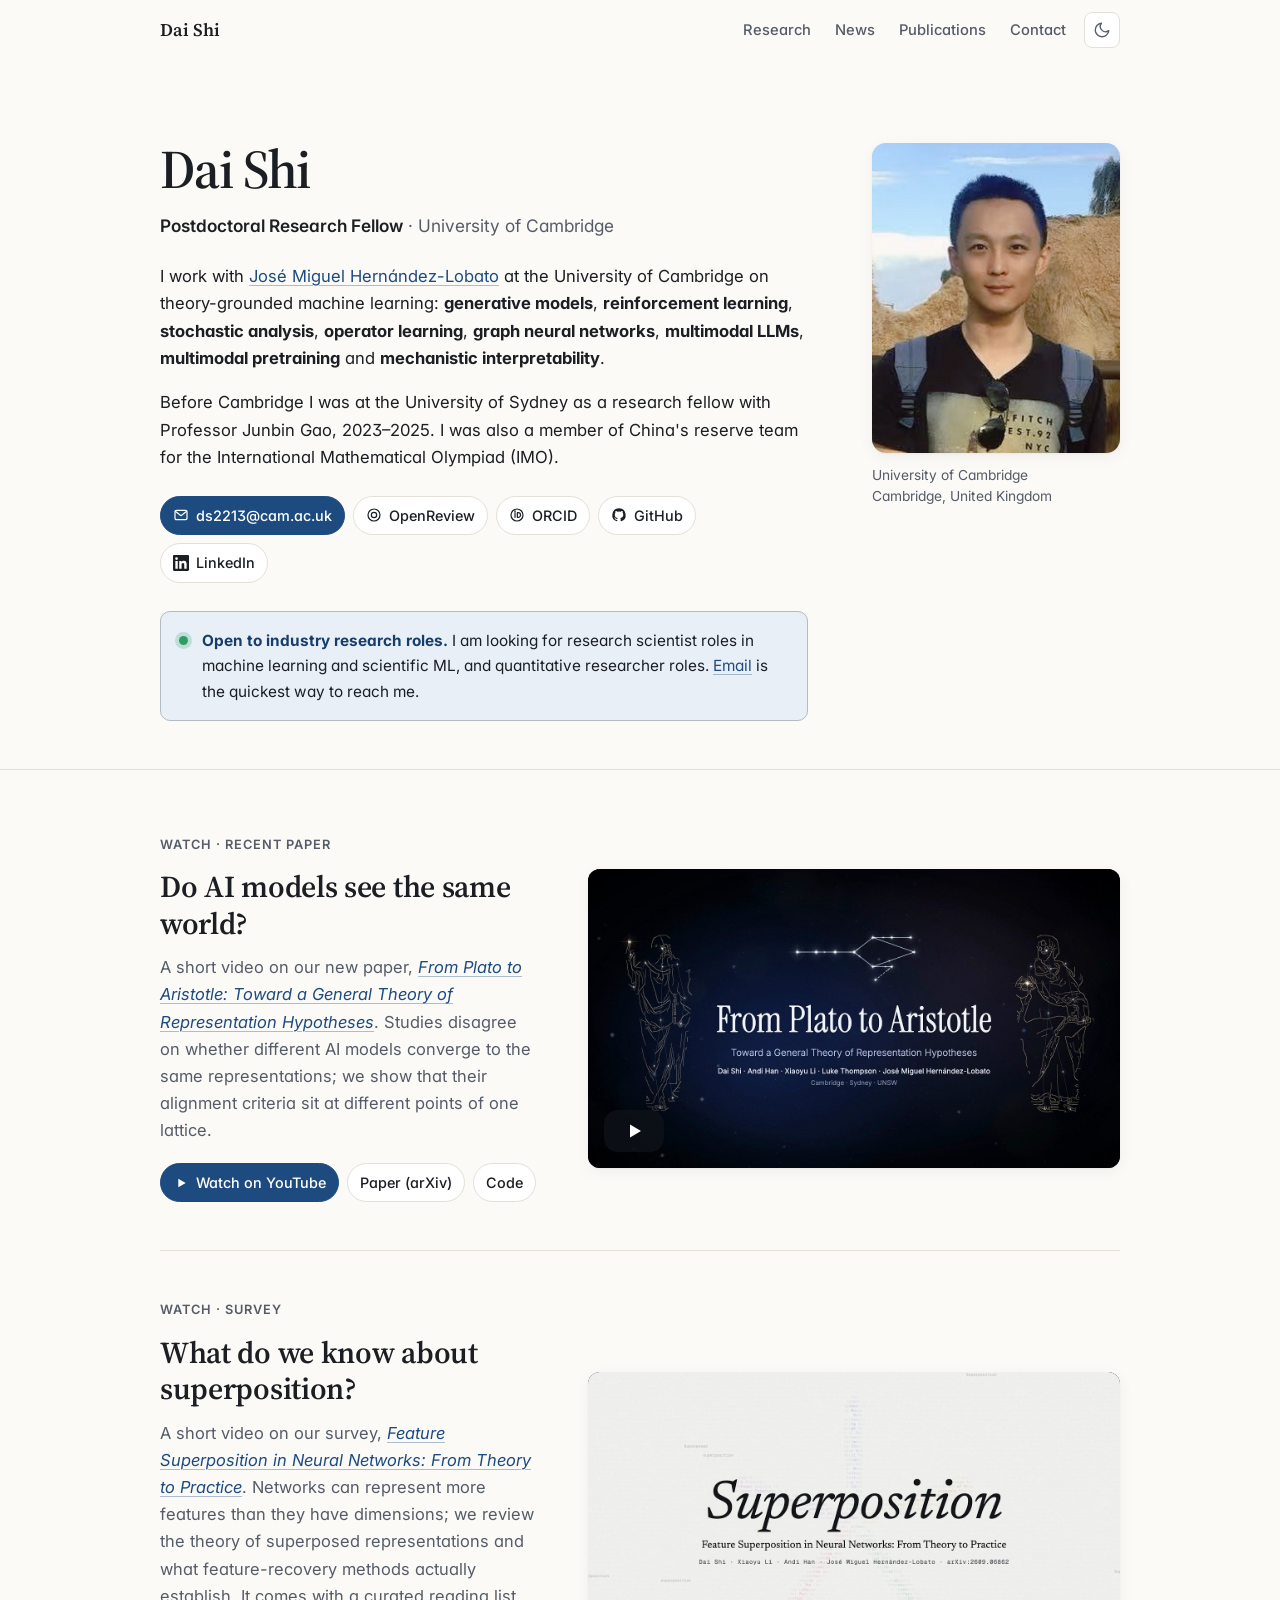
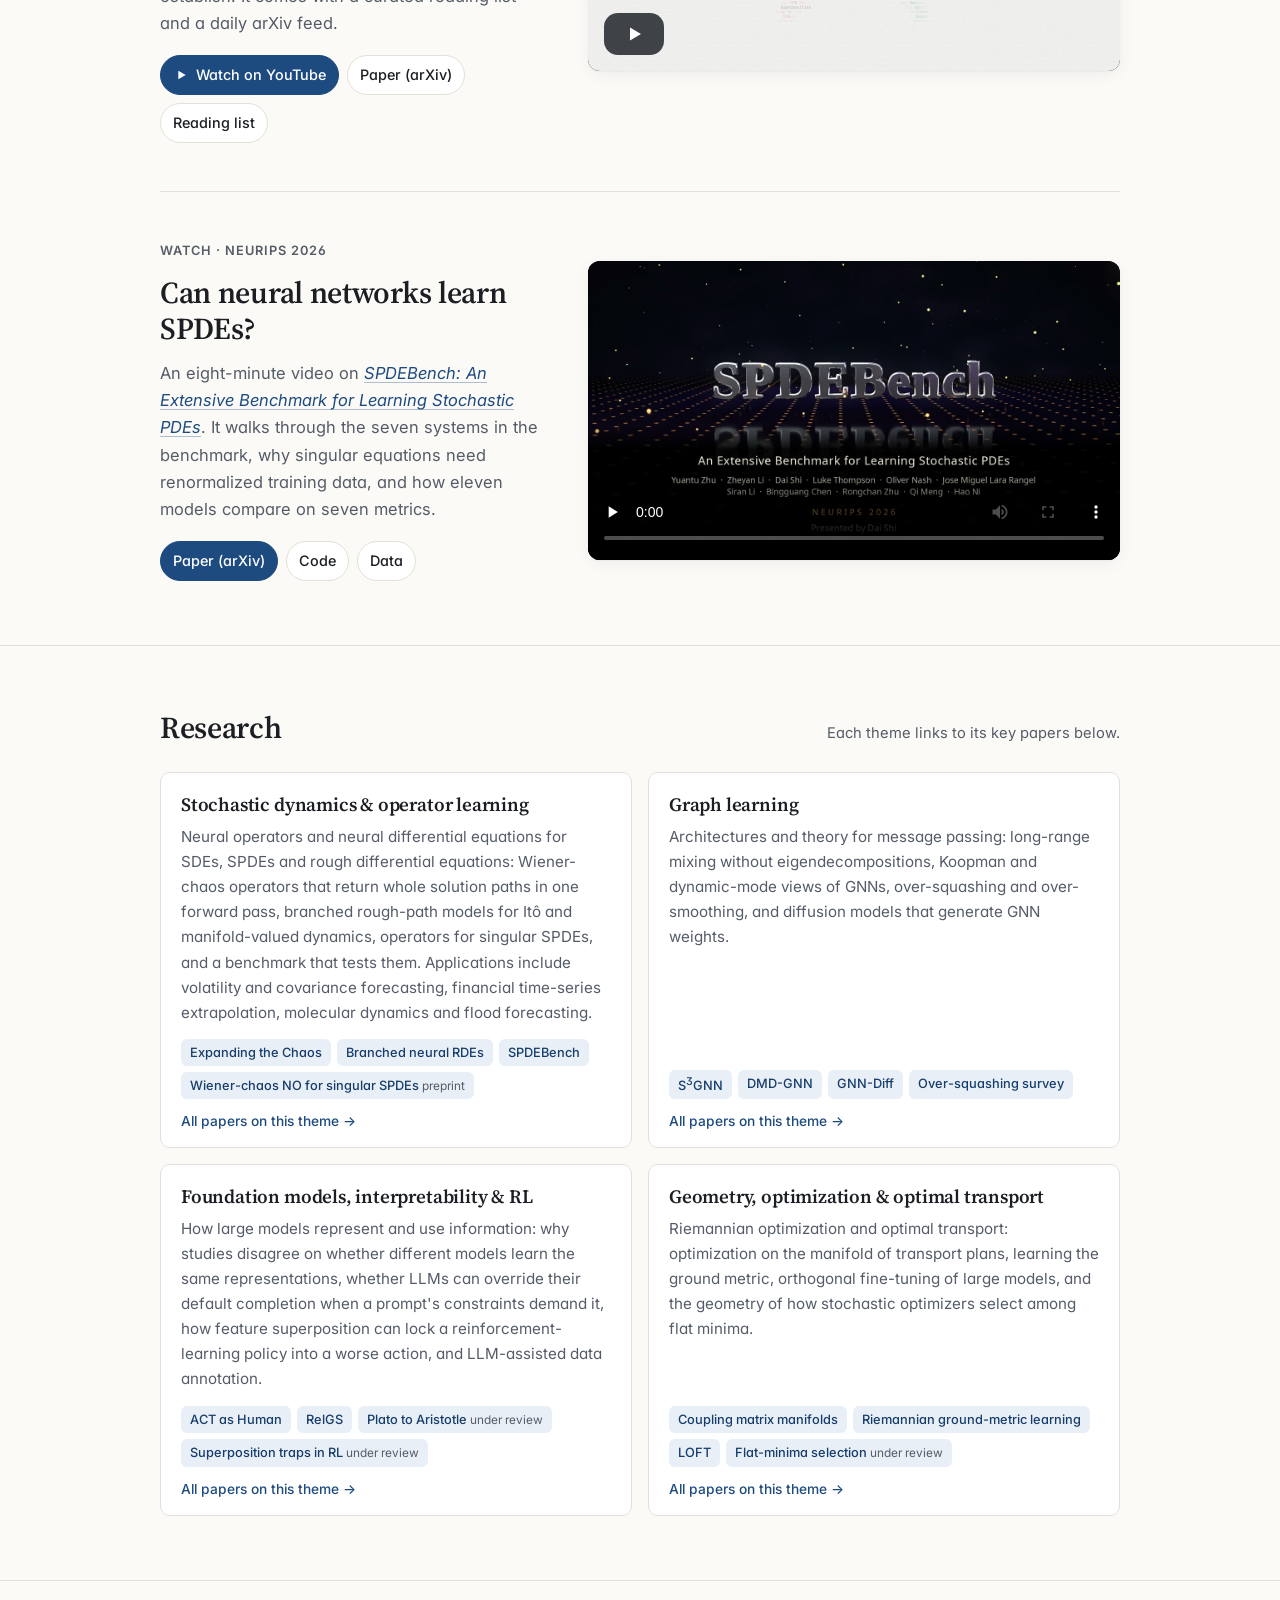
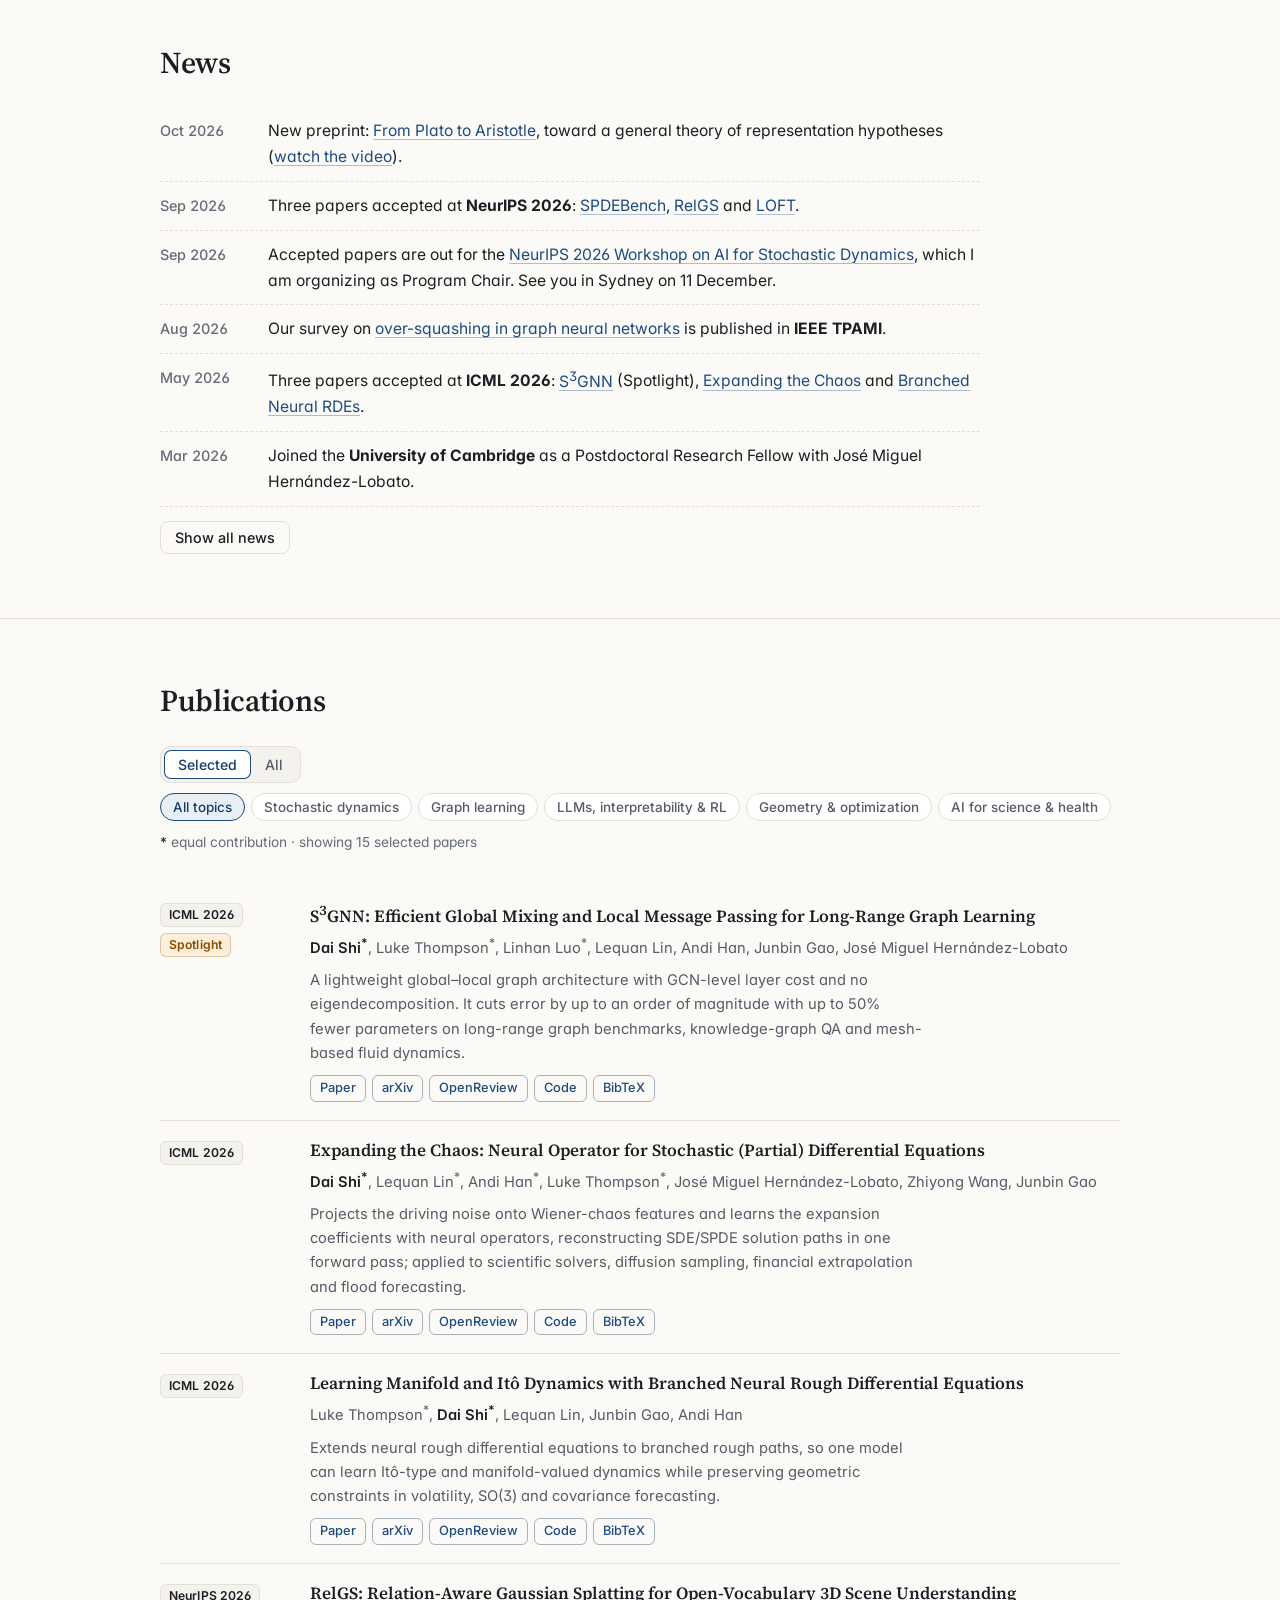
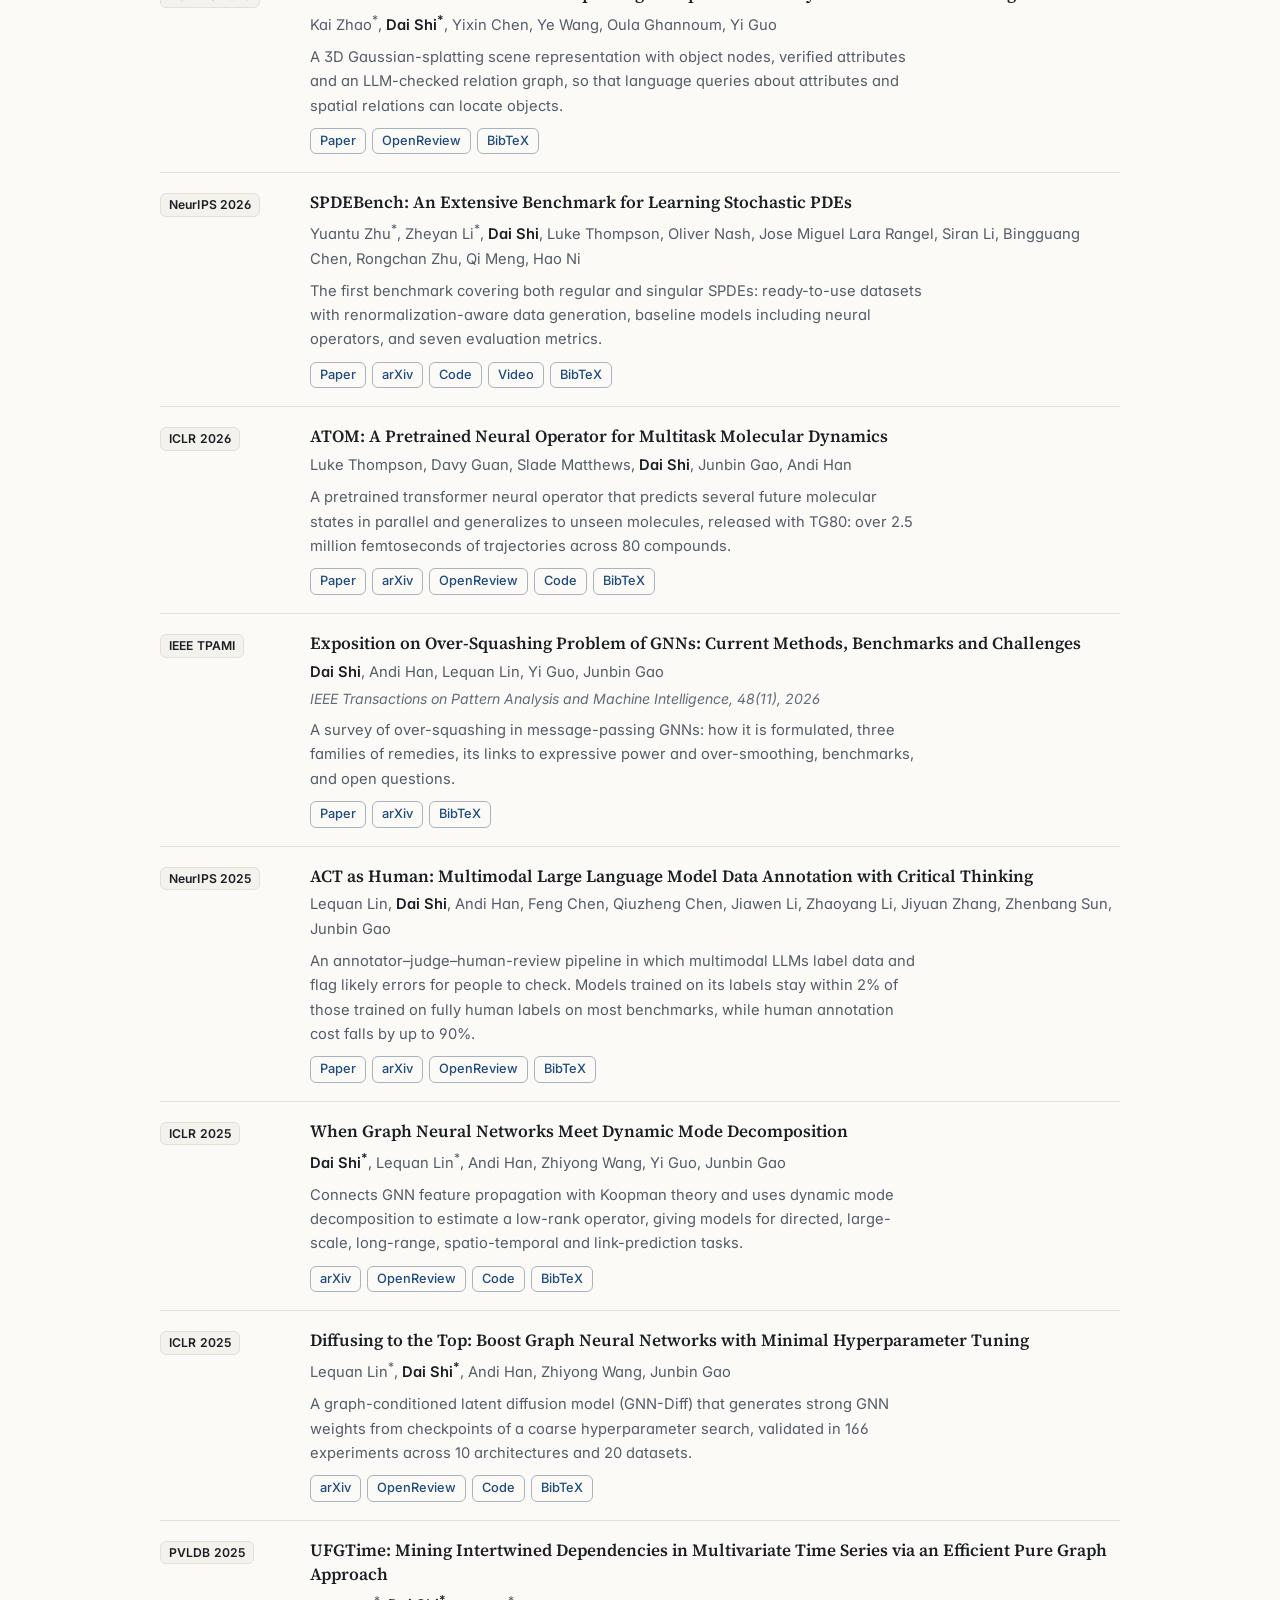
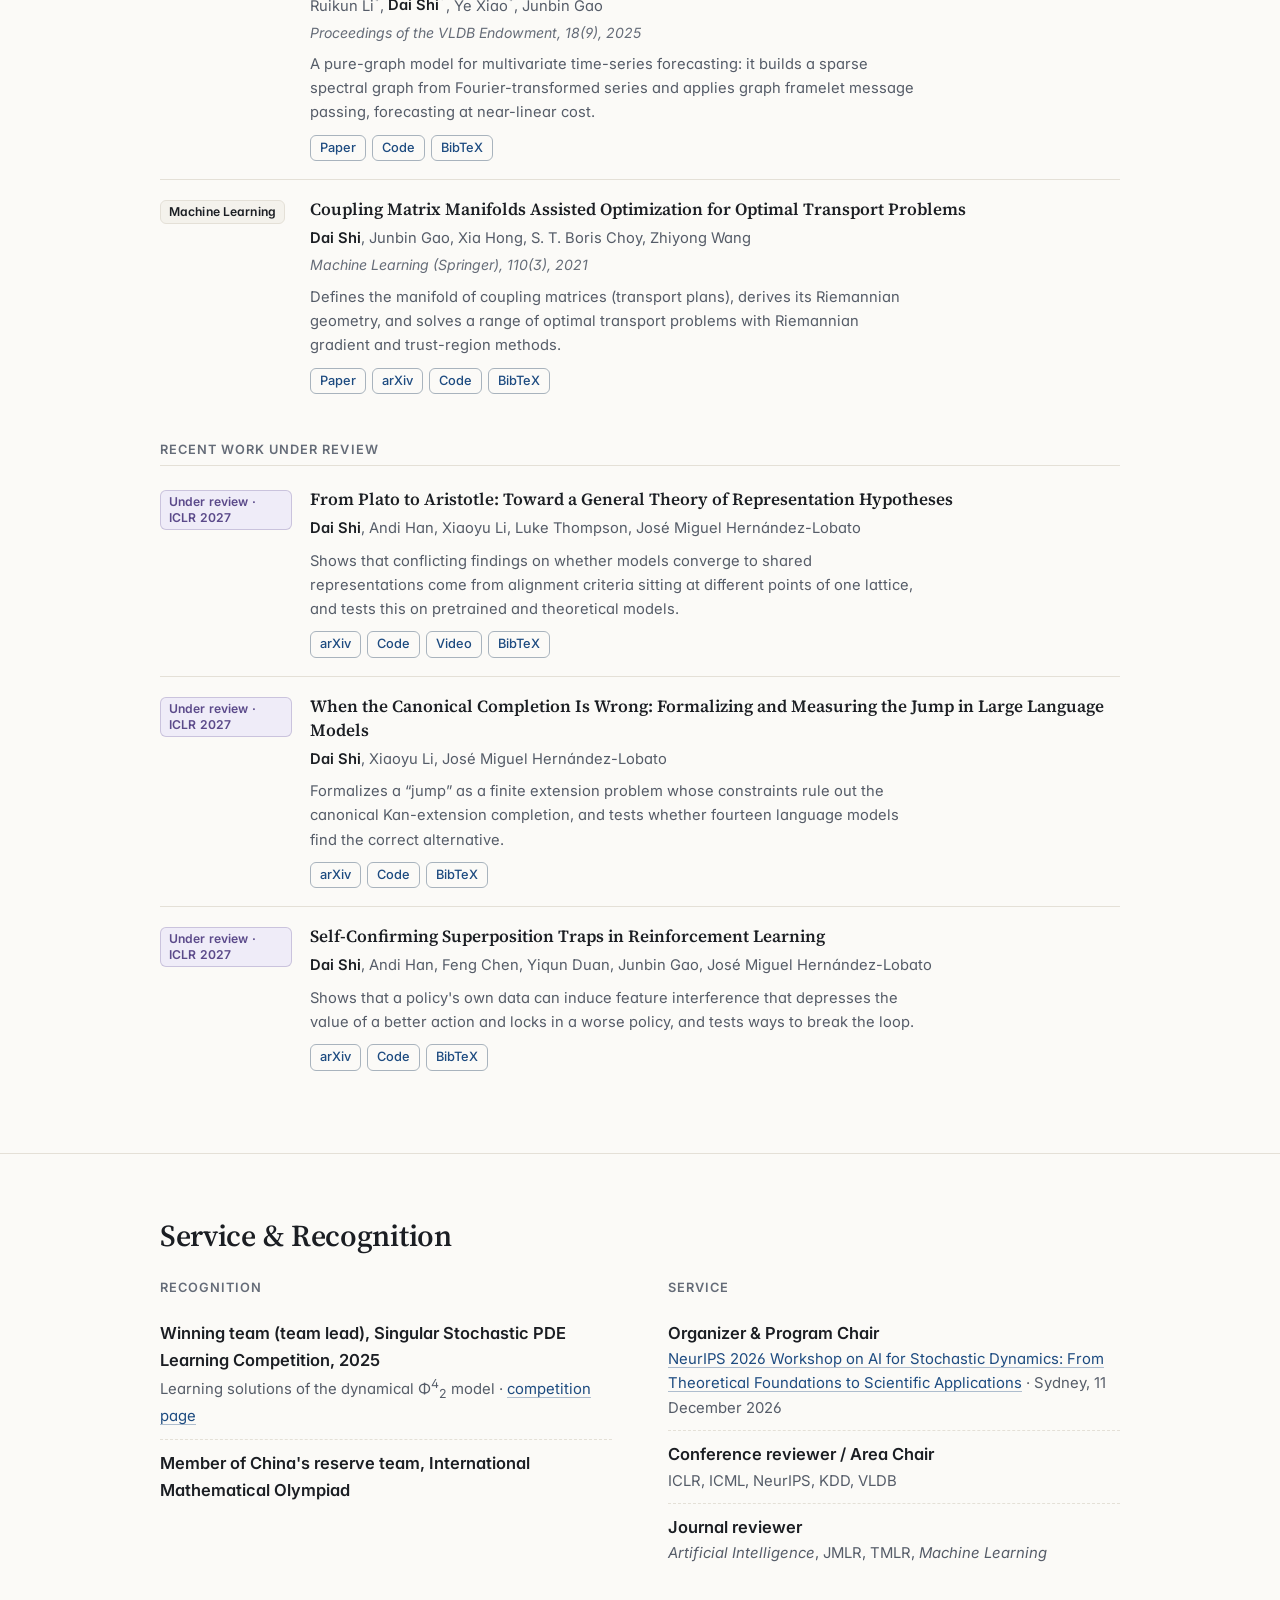
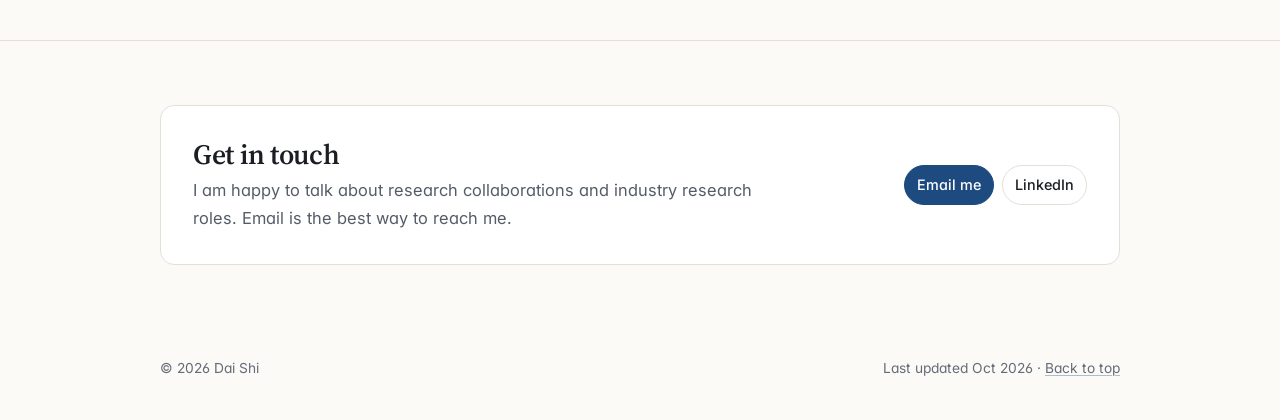
==== index.html @ 24eed92d "Name the site "Dai Shi" for search - Page title, header, heading and share card now read "Dai Shi", " ====
<!doctype html>
<html lang="en">
<head>
  <meta charset="utf-8">
  <meta name="viewport" content="width=device-width, initial-scale=1">
  <title>Dai Shi</title>
  <meta name="description" content="Dai Shi (Ethan Shi), machine learning postdoc at the University of Cambridge working on generative models, RL, operator learning, GNNs, multimodal LLMs and interpretability.">
  <meta name="author" content="Dai Shi">
  <link rel="canonical" href="https://eethanshi.github.io/">

  <meta property="og:type" content="profile">
  <meta property="og:title" content="Dai Shi">
  <meta property="og:description" content="Machine learning postdoc at the University of Cambridge: generative models, RL, operator learning, GNNs, multimodal LLMs and interpretability.">
  <meta property="og:url" content="https://eethanshi.github.io/">
  <meta property="og:image" content="https://eethanshi.github.io/assets/img/profile-square.jpg">
  <meta property="profile:first_name" content="Dai">
  <meta property="profile:last_name" content="Shi">
  <meta name="twitter:card" content="summary">

  <link rel="icon" href="assets/img/favicon.svg" type="image/svg+xml">
  <link rel="apple-touch-icon" href="assets/img/apple-touch-icon.png">

  <link rel="preconnect" href="https://fonts.googleapis.com">
  <link rel="preconnect" href="https://fonts.gstatic.com" crossorigin>
  <link rel="stylesheet" href="https://fonts.googleapis.com/css2?family=Inter:wght@400;500;600&family=Source+Serif+4:wght@400;600&display=swap">
  <link rel="stylesheet" href="assets/css/style.css?v=20261030">

  <script>
    // Apply a saved theme before first paint to avoid a flash.
    (function () {
      try {
        var t = localStorage.getItem("theme");
        if (t === "light" || t === "dark") document.documentElement.setAttribute("data-theme", t);
      } catch (e) {}
    })();
  </script>

  <script type="application/ld+json">
  {
    "@context": "https://schema.org",
    "@type": "Person",
    "name": "Dai Shi",
    "alternateName": ["Ethan Shi", "Dai (Ethan) Shi"],
    "jobTitle": "Postdoctoral Research Fellow",
    "affiliation": { "@type": "CollegeOrUniversity", "name": "University of Cambridge" },
    "alumniOf": [
      { "@type": "CollegeOrUniversity", "name": "University of Sydney" },
      { "@type": "CollegeOrUniversity", "name": "University of Hong Kong" },
      { "@type": "CollegeOrUniversity", "name": "University of Oxford" }
    ],
    "email": "mailto:ds2213@cam.ac.uk",
    "url": "https://eethanshi.github.io/",
    "image": "https://eethanshi.github.io/assets/img/profile-square.jpg",
    "knowsAbout": ["Generative models", "Reinforcement learning", "Stochastic analysis", "Operator learning", "Neural operators", "Stochastic partial differential equations", "Graph neural networks", "Multimodal large language models", "Mechanistic interpretability", "Optimal transport"],
    "sameAs": [
      "https://openreview.net/profile?id=~Dai_Shi1",
      "https://orcid.org/0000-0002-6600-4325",
      "https://uk.linkedin.com/in/ethan-shi2213",
      "https://github.com/EEthanShi"
    ]
  }
  </script>
</head>
<body>
  <a class="skip-link" href="#main">Skip to content</a>

  <header class="site-header" id="top">
    <div class="wrap">
      <a class="brand" href="#top">Dai Shi</a>
      <div class="header-actions">
        <nav class="nav" id="site-nav" aria-label="Sections">
          <a href="#research">Research</a>
          <a href="#news">News</a>
          <a href="#publications">Publications</a>
          <a href="#contact">Contact</a>
        </nav>
        <button class="icon-btn theme-toggle" type="button" aria-label="Dark mode" aria-pressed="false">
          <svg class="icon-moon" viewBox="0 0 24 24" fill="none" stroke="currentColor" stroke-width="1.8" stroke-linecap="round" stroke-linejoin="round" aria-hidden="true"><path d="M21 12.8A9 9 0 1 1 11.2 3a7 7 0 0 0 9.8 9.8z"/></svg>
          <svg class="icon-sun" viewBox="0 0 24 24" fill="none" stroke="currentColor" stroke-width="1.8" stroke-linecap="round" stroke-linejoin="round" aria-hidden="true"><circle cx="12" cy="12" r="4.2"/><path d="M12 2v2M12 20v2M4.9 4.9l1.4 1.4M17.7 17.7l1.4 1.4M2 12h2M20 12h2M4.9 19.1l1.4-1.4M17.7 6.3l1.4-1.4"/></svg>
        </button>
        <button class="icon-btn menu-toggle" type="button" aria-label="Open menu" aria-controls="site-nav" aria-expanded="false">
          <svg viewBox="0 0 24 24" fill="none" stroke="currentColor" stroke-width="1.8" stroke-linecap="round" aria-hidden="true"><path d="M4 7h16M4 12h16M4 17h16"/></svg>
        </button>
      </div>
    </div>
  </header>

  <main id="main">

    <!-- ===== About ===== -->
    <section class="hero" id="about" aria-labelledby="name">
      <div class="wrap">
        <div class="hero-text">
          <h1 id="name">Dai Shi</h1>
          <p class="role"><strong>Postdoctoral Research Fellow</strong> · University of Cambridge</p>

          <div class="lede">
            <p>
              I work with <a href="https://jmhl.org/">José Miguel Hernández-Lobato</a> at the University of Cambridge on
              theory-grounded machine learning: <strong>generative models</strong>, <strong>reinforcement learning</strong>,
              <strong>stochastic analysis</strong>, <strong>operator learning</strong>, <strong>graph neural networks</strong>,
              <strong>multimodal LLMs</strong>, <strong>multimodal pretraining</strong> and
              <strong>mechanistic interpretability</strong>.
            </p>
            <p>
              Before Cambridge I was at the University of Sydney as a research fellow with Professor Junbin Gao,
              2023–2025. I was also a member of China's reserve team for the International Mathematical Olympiad (IMO).
            </p>
          </div>

          <ul class="links" aria-label="Profiles and contact">
            <li><a class="primary" href="mailto:ds2213@cam.ac.uk">
              <svg viewBox="0 0 24 24" fill="none" stroke="currentColor" stroke-width="1.8" stroke-linecap="round" stroke-linejoin="round" aria-hidden="true"><rect x="3" y="5" width="18" height="14" rx="2"/><path d="m3.5 6.5 8.5 6.5 8.5-6.5"/></svg>
              ds2213@cam.ac.uk</a></li>
            <li data-link="scholar" hidden><a href="#">
              <svg viewBox="0 0 24 24" fill="none" stroke="currentColor" stroke-width="1.8" stroke-linecap="round" stroke-linejoin="round" aria-hidden="true"><path d="M2 9.5 12 4l10 5.5-10 5.5z"/><path d="M6 11.7V16c0 1.7 2.7 3 6 3s6-1.3 6-3v-4.3"/></svg>
              Google Scholar</a></li>
            <li><a href="https://openreview.net/profile?id=~Dai_Shi1">
              <svg viewBox="0 0 24 24" fill="none" stroke="currentColor" stroke-width="1.8" stroke-linecap="round" stroke-linejoin="round" aria-hidden="true"><circle cx="12" cy="12" r="9"/><path d="M8 12a4 4 0 1 0 8 0 4 4 0 1 0-8 0"/></svg>
              OpenReview</a></li>
            <li><a href="https://orcid.org/0000-0002-6600-4325">
              <svg viewBox="0 0 24 24" fill="none" stroke="currentColor" stroke-width="1.8" stroke-linecap="round" stroke-linejoin="round" aria-hidden="true"><circle cx="12" cy="12" r="9"/><path d="M9 8.5v7M12.5 8.5h1.3a3.5 3.5 0 0 1 0 7h-1.3z"/><circle cx="9" cy="6.3" r=".4" fill="currentColor"/></svg>
              ORCID</a></li>
            <li><a href="https://github.com/EEthanShi">
              <svg viewBox="0 0 24 24" fill="currentColor" aria-hidden="true"><path d="M12 2a10 10 0 0 0-3.16 19.49c.5.09.68-.22.68-.48v-1.7c-2.78.6-3.37-1.34-3.37-1.34-.46-1.16-1.11-1.47-1.11-1.47-.91-.62.07-.61.07-.61 1 .07 1.53 1.03 1.53 1.03.9 1.52 2.34 1.08 2.91.83.09-.65.35-1.09.63-1.34-2.22-.25-4.55-1.11-4.55-4.94 0-1.09.39-1.98 1.03-2.68-.1-.25-.45-1.27.1-2.64 0 0 .84-.27 2.75 1.02a9.58 9.58 0 0 1 5 0c1.91-1.29 2.75-1.02 2.75-1.02.55 1.37.2 2.39.1 2.64.64.7 1.03 1.59 1.03 2.68 0 3.84-2.34 4.68-4.57 4.93.36.31.68.92.68 1.85v2.74c0 .27.18.58.69.48A10 10 0 0 0 12 2z"/></svg>
              GitHub</a></li>
            <li><a href="https://uk.linkedin.com/in/ethan-shi2213">
              <svg viewBox="0 0 24 24" fill="currentColor" aria-hidden="true"><path d="M20.45 20.45h-3.56v-5.57c0-1.33-.03-3.04-1.85-3.04-1.86 0-2.14 1.45-2.14 2.94v5.67H9.34V9h3.42v1.56h.05c.48-.9 1.64-1.85 3.37-1.85 3.6 0 4.27 2.37 4.27 5.46v6.28zM5.34 7.43a2.06 2.06 0 1 1 0-4.13 2.06 2.06 0 0 1 0 4.13zM7.12 20.45H3.56V9h3.56v11.45zM22.22 0H1.77C.79 0 0 .77 0 1.73v20.54C0 23.23.79 24 1.77 24h20.45c.98 0 1.78-.77 1.78-1.73V1.73C24 .77 23.2 0 22.22 0z"/></svg>
              LinkedIn</a></li>
          </ul>

          <div class="availability" role="note">
            <span class="dot" aria-hidden="true"></span>
            <p><strong>Open to industry research roles.</strong>
              I am looking for research scientist roles in machine learning and scientific ML, and quantitative
              researcher roles. <a href="mailto:ds2213@cam.ac.uk">Email</a> is the quickest way to reach me.</p>
          </div>
        </div>

        <figure class="portrait">
          <img src="assets/img/profile.jpg" width="480" height="600" alt="Portrait of Dai Shi">
          <figcaption>
            University of Cambridge<br>
            Cambridge, United Kingdom
          </figcaption>
        </figure>
      </div>
    </section>

    <!-- ===== Featured video ===== -->
    <section class="section" id="video" aria-labelledby="video-title">
      <div class="wrap video-feature">
        <div class="video-text">
          <p class="eyebrow">Watch · Recent paper</p>
          <h2 id="video-title">Do AI models see the same world?</h2>
          <p>
            A short video on our new paper,
            <a href="#pub-plato_aristotle" data-pub="plato_aristotle"><em>From Plato to Aristotle: Toward a General Theory of
            Representation Hypotheses</em></a>. Studies disagree on whether different AI models converge to the same
            representations; we show that their alignment criteria sit at different points of one lattice.
          </p>
          <ul class="links">
            <li><a class="primary" href="https://www.youtube.com/watch?v=dmv-Oj-_XFI">
              <svg viewBox="0 0 24 24" fill="currentColor" aria-hidden="true"><path d="M8 5.5v13l11-6.5z"/></svg>
              Watch on YouTube</a></li>
            <li><a href="https://arxiv.org/abs/2610.20286">Paper (arXiv)</a></li>
            <li><a href="https://github.com/EEthanShi/LRH">Code</a></li>
          </ul>
        </div>
        <div class="video-frame">
          <a class="yt-facade" href="https://www.youtube.com/watch?v=dmv-Oj-_XFI" data-yt="dmv-Oj-_XFI"
             data-yt-title="Do AI Models See the Same World? Plato’s Cave, Four Studies, One Lattice">
            <img src="assets/img/video-plato-aristotle.jpg" width="1280" height="720" loading="lazy"
                 alt="Video title card: From Plato to Aristotle — Toward a General Theory of Representation Hypotheses">
            <span class="play" aria-hidden="true"><svg viewBox="0 0 24 24" fill="currentColor"><path d="M8 5.5v13l11-6.5z"/></svg></span>
            <span class="visually-hidden">Play video: Do AI Models See the Same World?</span>
          </a>
        </div>
      </div>

      <div class="wrap video-feature">
        <div class="video-text">
          <p class="eyebrow">Watch · Survey</p>
          <h2 id="video-superposition-title">What do we know about superposition?</h2>
          <p>
            A short video on our survey,
            <a href="#pub-superposition_survey" data-pub="superposition_survey"><em>Feature Superposition in Neural
            Networks: From Theory to Practice</em></a>. Networks can represent more features than they have
            dimensions; we review the theory of superposed representations and what feature-recovery methods
            actually establish. It comes with a curated reading list and a daily arXiv feed.
          </p>
          <ul class="links">
            <li><a class="primary" href="https://www.youtube.com/watch?v=scsMqFfoiKY">
              <svg viewBox="0 0 24 24" fill="currentColor" aria-hidden="true"><path d="M8 5.5v13l11-6.5z"/></svg>
              Watch on YouTube</a></li>
            <li><a href="https://arxiv.org/abs/2609.06862">Paper (arXiv)</a></li>
            <li><a href="https://github.com/EEthanShi/awesome-superposition">Reading list</a></li>
          </ul>
        </div>
        <div class="video-frame">
          <a class="yt-facade" href="https://www.youtube.com/watch?v=scsMqFfoiKY" data-yt="scsMqFfoiKY"
             data-yt-title="Superposition: what we know about features in neural networks, from theory to practice">
            <img src="assets/img/video-superposition.jpg" width="1280" height="720" loading="lazy"
                 alt="Video title card: Superposition — Feature Superposition in Neural Networks: From Theory to Practice">
            <span class="play" aria-hidden="true"><svg viewBox="0 0 24 24" fill="currentColor"><path d="M8 5.5v13l11-6.5z"/></svg></span>
            <span class="visually-hidden">Play video: Superposition, what we know about features in neural networks</span>
          </a>
        </div>
      </div>

      <div class="wrap video-feature" id="video-spdebench">
        <div class="video-text">
          <p class="eyebrow">Watch · NeurIPS 2026</p>
          <h2 id="video-spdebench-title">Can neural networks learn SPDEs?</h2>
          <p>
            An eight-minute video on
            <a href="#pub-spdebench" data-pub="spdebench"><em>SPDEBench: An Extensive Benchmark for Learning
            Stochastic PDEs</em></a>. It walks through the seven systems in the benchmark, why singular equations
            need renormalized training data, and how eleven models compare on seven metrics.
          </p>
          <ul class="links">
            <li><a class="primary" href="https://arxiv.org/abs/2505.18511">Paper (arXiv)</a></li>
            <li><a href="https://github.com/DeepIntoStreams/SPDEBench">Code</a></li>
            <li><a href="https://doi.org/10.57967/hf/8682">Data</a></li>
          </ul>
        </div>
        <div class="video-frame">
          <video controls preload="none" playsinline width="1280" height="720"
                 poster="assets/img/video-spdebench.jpg"
                 aria-label="SPDEBench explained, an eight-minute video with burned-in English subtitles">
            <source src="assets/video/spdebench.mp4" type="video/mp4">
            <a href="assets/video/spdebench.mp4">Download the SPDEBench video (MP4)</a>
          </video>
        </div>
      </div>
    </section>

    <!-- ===== Research ===== -->
    <section class="section" id="research" aria-labelledby="research-title">
      <div class="wrap">
        <div class="section-head">
          <h2 id="research-title">Research</h2>
          <span class="aside">Each theme links to its key papers below.</span>
        </div>
        <div class="themes" id="themes"><!-- rendered by main.js --></div>
      </div>
    </section>

    <!-- ===== News ===== -->
    <section class="section" id="news" aria-labelledby="news-title">
      <div class="wrap">
        <div class="section-head">
          <h2 id="news-title">News</h2>
        </div>
        <ul class="news" id="news-list"><!-- rendered by main.js --></ul>
        <button class="text-btn" type="button" id="news-more" aria-controls="news-list" aria-expanded="false" hidden>Show all news</button>
      </div>
    </section>

    <!-- ===== Publications ===== -->
    <section class="section" id="publications" aria-labelledby="pubs-title">
      <div class="wrap">
        <div class="section-head">
          <h2 id="pubs-title">Publications</h2>
          <span class="aside" data-link-text="scholar" hidden>Full list on <a href="#">Google Scholar</a></span>
        </div>

        <div class="pub-controls">
          <div class="segmented" role="group" aria-label="Which papers to show">
            <button type="button" data-view="selected" aria-pressed="true">Selected</button>
            <button type="button" data-view="all" aria-pressed="false">All</button>
          </div>
          <div class="chips" role="group" aria-label="Filter by topic" id="topic-chips"><!-- rendered by main.js --></div>
        </div>
        <p class="pub-meta-line"><span class="star">*</span> equal contribution · <span id="pub-count" role="status"></span></p>

        <div id="pub-list">
          <noscript>
            <p class="noscript-note">The publication list needs JavaScript. My papers are also listed on
              <a href="https://openreview.net/profile?id=~Dai_Shi1">OpenReview</a>.</p>
          </noscript>
        </div>
      </div>
    </section>

    <!-- ===== Service & recognition ===== -->
    <section class="section" id="service" aria-labelledby="service-title">
      <div class="wrap">
        <div class="section-head">
          <h2 id="service-title">Service &amp; Recognition</h2>
        </div>
        <div class="two-col">
          <div>
            <h3 class="col-title">Recognition</h3>
            <ul class="plain-list">
              <li>
                <span class="label">Winning team (team lead), Singular Stochastic PDE Learning Competition, 2025</span>
                <span class="sub">Learning solutions of the dynamical Φ<sup>4</sup><sub>2</sub> model ·
                  <a href="https://hackathon2.deepintomlf.ai/competitions/92/">competition page</a></span>
              </li>
              <li>
                <span class="label">Member of China's reserve team, International Mathematical Olympiad</span>
              </li>
            </ul>
          </div>
          <div>
            <h3 class="col-title">Service</h3>
            <ul class="plain-list">
              <li>
                <span class="label">Organizer &amp; Program Chair</span>
                <span class="sub"><a href="https://eethanshi.github.io/stochastic-dynamics-2026/">NeurIPS 2026 Workshop on AI for Stochastic Dynamics: From Theoretical Foundations to Scientific Applications</a> · Sydney, 11 December 2026</span>
              </li>
              <li>
                <span class="label">Conference reviewer / Area Chair</span>
                <span class="sub">ICLR, ICML, NeurIPS, KDD, VLDB</span>
              </li>
              <li>
                <span class="label">Journal reviewer</span>
                <span class="sub"><em>Artificial Intelligence</em>, JMLR, TMLR, <em>Machine Learning</em></span>
              </li>
            </ul>
          </div>
        </div>
      </div>
    </section>

    <!-- ===== Contact ===== -->
    <section class="section" id="contact" aria-labelledby="contact-title">
      <div class="wrap">
        <div class="contact-card">
          <div>
            <h2 id="contact-title">Get in touch</h2>
            <p>I am happy to talk about research collaborations and industry research roles. Email is the best way to reach me.</p>
          </div>
          <ul class="links">
            <li><a class="primary" href="mailto:ds2213@cam.ac.uk">Email me</a></li>
            <li><a href="https://uk.linkedin.com/in/ethan-shi2213">LinkedIn</a></li>
          </ul>
        </div>
      </div>
    </section>
  </main>

  <footer class="site-footer">
    <div class="wrap">
      <span>© <span id="year">2026</span> Dai Shi</span>
      <span>Last updated <span id="updated">October 2026</span> · <a href="#top">Back to top</a></span>
    </div>
  </footer>

  <script src="assets/js/data.js?v=20261030"></script>
  <script src="assets/js/bibtex.js?v=20261030"></script>
  <script src="assets/js/main.js?v=20261030"></script>
</body>
</html>
---- assets/css/style.css ----
/* ==========================================================================
   Dai Shi — personal website
   Plain CSS, no build step. Colours are tokens on :root; dark mode redefines them.
   ========================================================================== */

:root {
  --bg: #fbfaf7;
  --surface: #ffffff;
  --surface-2: #f4f2ec;
  --text: #1b1e23;
  --muted: #555c68;
  --faint: #656c78;
  --line: #e4e0d7;
  --line-strong: #cfc9bc;
  --accent: #1d4b80;
  --accent-hover: #143a66;
  --accent-soft: #e9eff7;
  --accent-ink: #163d6b;
  --award: #8a4b00;
  --award-soft: #fbefdc;
  --review: #5b4a8a;
  --review-soft: #efecf8;
  --focus: #2f6fd0;
  --shadow: 0 1px 2px rgba(20, 24, 31, 0.04), 0 4px 16px rgba(20, 24, 31, 0.05);

  --font-serif: "Source Serif 4", "Iowan Old Style", "Palatino Linotype", Georgia, serif;
  --font-sans: "Inter", system-ui, -apple-system, "Segoe UI", Roboto, "Helvetica Neue", Arial, sans-serif;
  --font-mono: ui-monospace, "SF Mono", Menlo, Consolas, monospace;

  --measure: 68ch;
  --page: 1040px;
  --gutter: clamp(16px, 4vw, 40px);
  --radius: 10px;
  color-scheme: light;
}

@media (prefers-color-scheme: dark) {
  :root:not([data-theme="light"]) {
    --bg: #0e1116;
    --surface: #151a21;
    --surface-2: #1a2028;
    --text: #e7e9ec;
    --muted: #aab1bc;
    --faint: #8d95a1;
    --line: #252c36;
    --line-strong: #364050;
    --accent: #8db6ea;
    --accent-hover: #b0cdf2;
    --accent-soft: #18263a;
    --accent-ink: #b7d1f3;
    --award: #f0bb6b;
    --award-soft: #2e2416;
    --review: #c3b5f0;
    --review-soft: #241f36;
    --focus: #8db6ea;
    --shadow: 0 1px 2px rgba(0, 0, 0, 0.3), 0 4px 16px rgba(0, 0, 0, 0.25);
    color-scheme: dark;
  }
}

:root[data-theme="dark"] {
  --bg: #0e1116;
  --surface: #151a21;
  --surface-2: #1a2028;
  --text: #e7e9ec;
  --muted: #aab1bc;
  --faint: #8d95a1;
  --line: #252c36;
  --line-strong: #364050;
  --accent: #8db6ea;
  --accent-hover: #b0cdf2;
  --accent-soft: #18263a;
  --accent-ink: #b7d1f3;
  --award: #f0bb6b;
  --award-soft: #2e2416;
  --review: #c3b5f0;
  --review-soft: #241f36;
  --focus: #8db6ea;
  --shadow: 0 1px 2px rgba(0, 0, 0, 0.3), 0 4px 16px rgba(0, 0, 0, 0.25);
  color-scheme: dark;
}

/* ---------- Base ---------- */

*, *::before, *::after { box-sizing: border-box; }

html {
  -webkit-text-size-adjust: 100%;
  text-size-adjust: 100%;
  scroll-behavior: smooth;
  scroll-padding-top: 80px;
}

body {
  margin: 0;
  background: var(--bg);
  color: var(--text);
  font-family: var(--font-sans);
  font-size: 16.5px;
  line-height: 1.65;
  font-feature-settings: "cv11", "ss01";
  -webkit-font-smoothing: antialiased;
  -moz-osx-font-smoothing: grayscale;
  overflow-x: hidden;
}

img { max-width: 100%; height: auto; display: block; }

a {
  color: var(--accent);
  text-decoration: underline;
  text-decoration-color: color-mix(in srgb, var(--accent) 35%, transparent);
  text-underline-offset: 0.18em;
  text-decoration-thickness: 1px;
  transition: color 0.15s ease, text-decoration-color 0.15s ease;
}
a:hover { color: var(--accent-hover); text-decoration-color: currentColor; }

:focus-visible {
  outline: 2px solid var(--focus);
  outline-offset: 2px;
  border-radius: 4px;
}

h1, h2, h3 {
  font-family: var(--font-serif);
  font-weight: 600;
  line-height: 1.2;
  letter-spacing: -0.01em;
  margin: 0;
}

p { margin: 0 0 1em; }

.visually-hidden {
  position: absolute !important;
  width: 1px; height: 1px;
  padding: 0; margin: -1px;
  overflow: hidden; clip: rect(0 0 0 0);
  white-space: nowrap; border: 0;
}

.skip-link {
  position: absolute;
  left: 12px; top: -48px;
  background: var(--surface);
  color: var(--text);
  padding: 8px 14px;
  border-radius: 8px;
  border: 1px solid var(--line-strong);
  z-index: 100;
  transition: top 0.15s ease;
}
.skip-link:focus { top: 12px; }

.wrap {
  max-width: var(--page);
  margin: 0 auto;
  padding: 0 var(--gutter);
}

/* ---------- Header ---------- */

.site-header {
  position: sticky;
  top: 0;
  z-index: 50;
  background: var(--bg);
  background: color-mix(in srgb, var(--bg) 88%, transparent);
  backdrop-filter: saturate(160%) blur(10px);
  -webkit-backdrop-filter: saturate(160%) blur(10px);
  border-bottom: 1px solid transparent;
  transition: border-color 0.2s ease;
}
.site-header.is-scrolled { border-bottom-color: var(--line); }

.site-header .wrap {
  display: flex;
  align-items: center;
  justify-content: space-between;
  gap: 16px;
  height: 60px;
}

.brand {
  font-family: var(--font-serif);
  font-weight: 600;
  font-size: 1.12rem;
  color: var(--text);
  text-decoration: none;
  white-space: nowrap;
}
.brand:hover { color: var(--accent); }

.nav {
  display: flex;
  align-items: center;
  gap: 4px;
}
.nav a {
  color: var(--muted);
  text-decoration: none;
  font-size: 0.92rem;
  font-weight: 500;
  padding: 6px 10px;
  border-radius: 8px;
}
.nav a:hover { color: var(--text); background: var(--surface-2); }
.nav a.is-active { color: var(--text); }

.icon-btn {
  display: inline-flex;
  align-items: center;
  justify-content: center;
  width: 36px; height: 36px;
  border-radius: 8px;
  border: 1px solid var(--line);
  background: var(--surface);
  color: var(--muted);
  cursor: pointer;
  flex: none;
}
.icon-btn:hover { color: var(--text); border-color: var(--line-strong); }
.icon-btn svg { width: 18px; height: 18px; }
.theme-toggle .icon-sun { display: none; }
:root[data-theme="dark"] .theme-toggle .icon-sun { display: block; }
:root[data-theme="dark"] .theme-toggle .icon-moon { display: none; }
@media (prefers-color-scheme: dark) {
  :root:not([data-theme="light"]) .theme-toggle .icon-sun { display: block; }
  :root:not([data-theme="light"]) .theme-toggle .icon-moon { display: none; }
}

.header-actions { display: flex; align-items: center; gap: 8px; }
.menu-toggle { display: none; }

@media (max-width: 820px) {
  .menu-toggle { display: inline-flex; }
  .nav {
    position: absolute;
    top: 60px; left: 0; right: 0;
    flex-direction: column;
    align-items: stretch;
    gap: 0;
    padding: 8px var(--gutter) 16px;
    background: var(--bg);
    border-bottom: 1px solid var(--line);
    display: none;
  }
  .nav.is-open { display: flex; }
  .nav a { padding: 10px 4px; font-size: 1rem; border-radius: 0; border-bottom: 1px solid var(--line); }
  .nav a:last-child { border-bottom: 0; }
}

/* ---------- Hero ---------- */

.hero {
  padding: clamp(36px, 7vw, 76px) 0 clamp(28px, 5vw, 48px);
}
.hero .wrap {
  display: grid;
  grid-template-columns: minmax(0, 1fr) 248px;
  gap: clamp(28px, 5vw, 64px);
  align-items: start;
}

.eyebrow {
  font-size: 0.8rem;
  font-weight: 600;
  letter-spacing: 0.08em;
  text-transform: uppercase;
  color: var(--faint);
  margin: 0 0 14px;
}

.hero h1 {
  font-size: clamp(2.3rem, 5.2vw, 3.4rem);
  font-weight: 600;
  letter-spacing: -0.02em;
  margin-bottom: 10px;
}
.hero h1 .alt { color: var(--faint); font-weight: 400; }

.hero .role {
  font-size: 1.08rem;
  color: var(--muted);
  margin-bottom: 22px;
}
.hero .role strong { color: var(--text); font-weight: 600; }

.hero .lede {
  max-width: var(--measure);
  font-size: 1.04rem;
}

.portrait {
  margin: 6px 0 0;
}
.portrait img {
  width: 100%;
  aspect-ratio: 4 / 5;
  object-fit: cover;
  border-radius: 14px;
  box-shadow: var(--shadow);
  background: var(--surface-2);
}
.portrait figcaption {
  margin-top: 12px;
  font-size: 0.86rem;
  color: var(--muted);
  line-height: 1.5;
}
.portrait figcaption a { color: inherit; }

.links {
  display: flex;
  flex-wrap: wrap;
  gap: 8px;
  margin: 24px 0 0;
  padding: 0;
  list-style: none;
}
.links a {
  display: inline-flex;
  align-items: center;
  gap: 7px;
  font-size: 0.9rem;
  font-weight: 500;
  color: var(--text);
  text-decoration: none;
  padding: 7px 12px;
  border: 1px solid var(--line);
  border-radius: 999px;
  background: var(--surface);
  transition: border-color 0.15s ease, background 0.15s ease;
}
.links a:hover { border-color: var(--line-strong); background: var(--surface-2); color: var(--text); }
.links a.primary { background: var(--accent); border-color: var(--accent); color: #fff; }
.links a.primary:hover { background: var(--accent-hover); border-color: var(--accent-hover); }
:root[data-theme="dark"] .links a.primary { color: #0e1116; }
@media (prefers-color-scheme: dark) { :root:not([data-theme="light"]) .links a.primary { color: #0e1116; } }
.links svg { width: 16px; height: 16px; flex: none; }

@media (max-width: 760px) {
  .hero .wrap { grid-template-columns: 1fr; gap: 20px; }
  .portrait { order: -1; width: 112px; margin: 0; }
  .portrait img { border-radius: 12px; }
  .portrait figcaption { display: none; }
  /* On phones, put contact links and the availability note before the longer bio. */
  .hero-text { display: flex; flex-direction: column; }
  .hero-text .lede { order: 1; margin-top: 24px; }
  .hero-text .links { margin-top: 4px; }
  .availability { margin-top: 18px; }
}

/* ---------- Open-to-roles banner ---------- */

.availability {
  margin-top: 28px;
  max-width: var(--measure);
  display: flex;
  gap: 14px;
  align-items: flex-start;
  padding: 16px 18px;
  border: 1px solid color-mix(in srgb, var(--accent) 25%, var(--line));
  background: var(--accent-soft);
  border-radius: var(--radius);
  font-size: 0.96rem;
}
.availability .dot {
  flex: none;
  width: 9px; height: 9px;
  margin-top: 8px;
  border-radius: 50%;
  background: #2e9d63;
  box-shadow: 0 0 0 4px color-mix(in srgb, #2e9d63 22%, transparent);
}
.availability p { margin: 0; }
.availability strong { color: var(--accent-ink); }

/* ---------- Sections ---------- */

.section {
  padding: clamp(40px, 6vw, 64px) 0;
  border-top: 1px solid var(--line);
}

.section-head {
  display: flex;
  align-items: baseline;
  justify-content: space-between;
  gap: 16px;
  flex-wrap: wrap;
  margin-bottom: 26px;
}
.section-head h2 { font-size: clamp(1.55rem, 3vw, 1.9rem); }
.section-head .aside { color: var(--muted); font-size: 0.92rem; }

/* ---------- Featured video ---------- */

.video-feature {
  display: grid;
  grid-template-columns: minmax(0, 5fr) minmax(0, 7fr);
  gap: clamp(24px, 4vw, 48px);
  align-items: center;
}
.video-feature + .video-feature { margin-top: clamp(32px, 5vw, 48px); }
/* divider spans the content width only, not the page gutters */
.video-feature + .video-feature::before {
  content: "";
  grid-column: 1 / -1;
  order: -2;
  border-top: 1px solid var(--line);
}
.video-text h2 { font-size: clamp(1.55rem, 3vw, 1.9rem); margin-bottom: 12px; }
.video-text p { color: var(--muted); }
.video-text p a { color: var(--accent); }
.video-text .links { margin-top: 18px; }

.video-frame {
  position: relative;
  aspect-ratio: 16 / 9;
  border-radius: 12px;
  overflow: hidden;
  background: #0b1020;
  box-shadow: var(--shadow);
}
.video-frame iframe,
.video-frame video,
.yt-facade,
.yt-facade img {
  position: absolute;
  inset: 0;
  width: 100%;
  height: 100%;
  border: 0;
}
.yt-facade { display: block; }
.yt-facade img { object-fit: cover; transition: transform 0.4s ease, filter 0.2s ease; }
.yt-facade:hover img { transform: scale(1.02); filter: brightness(1.08); }
.yt-facade .play {
  position: absolute;
  left: 16px; bottom: 16px;
  width: 60px; height: 42px;
  display: flex;
  align-items: center;
  justify-content: center;
  border-radius: 14px;
  background: rgba(15, 18, 25, 0.78);
  color: #fff;
  transition: background 0.15s ease;
}
.yt-facade .play svg { width: 24px; height: 24px; }
.yt-facade:hover .play,
.yt-facade:focus-visible .play { background: #d6332a; }
.yt-facade:focus-visible { outline: 3px solid var(--focus); outline-offset: -3px; }

@media (max-width: 860px) {
  .video-feature { grid-template-columns: 1fr; }
  .video-frame { order: -1; }
}

/* ---------- Research themes ---------- */

.themes {
  display: grid;
  grid-template-columns: repeat(2, minmax(0, 1fr));
  gap: 16px;
}
.theme {
  position: relative;
  background: var(--surface);
  border: 1px solid var(--line);
  border-radius: var(--radius);
  padding: 20px 20px 18px;
  display: flex;
  flex-direction: column;
}
.theme h3 { font-size: 1.18rem; margin-bottom: 8px; }
.theme p { color: var(--muted); font-size: 0.95rem; margin-bottom: 14px; }
.theme .theme-papers {
  margin-top: auto;
  display: flex;
  flex-wrap: wrap;
  gap: 6px;
}
.theme .theme-papers a {
  font-size: 0.8rem;
  font-weight: 500;
  text-decoration: none;
  color: var(--accent-ink);
  background: var(--accent-soft);
  padding: 3px 9px;
  border-radius: 6px;
}
.theme .theme-papers a:hover { background: color-mix(in srgb, var(--accent) 18%, var(--accent-soft)); }
.theme .chip-note { font-weight: 400; color: var(--muted); font-size: 0.74rem; }
.theme .see-all {
  margin-top: 14px;
  font-size: 0.86rem;
  font-weight: 500;
  background: none;
  border: 0;
  padding: 0;
  color: var(--accent);
  cursor: pointer;
  text-align: left;
  font-family: inherit;
}
.theme .see-all:hover { text-decoration: underline; }
@media (max-width: 760px) { .themes { grid-template-columns: 1fr; } }

/* ---------- News ---------- */

.news {
  list-style: none;
  margin: 0;
  padding: 0;
  max-width: 820px;
}
.news li {
  display: grid;
  grid-template-columns: 92px minmax(0, 1fr);
  gap: 16px;
  padding: 11px 0;
  border-bottom: 1px dashed var(--line);
}
.news li:last-child { border-bottom: 0; }
.news time {
  font-variant-numeric: tabular-nums;
  color: var(--faint);
  font-size: 0.9rem;
  font-weight: 500;
  padding-top: 1px;
}
.news .item { font-size: 0.98rem; }
.news li.is-hidden { display: none; }
@media (max-width: 520px) {
  .news li { grid-template-columns: 1fr; gap: 2px; }
}

.text-btn {
  margin-top: 14px;
  background: none;
  border: 1px solid var(--line);
  border-radius: 8px;
  padding: 7px 14px;
  font: 500 0.9rem var(--font-sans);
  color: var(--text);
  cursor: pointer;
}
.text-btn:hover { border-color: var(--line-strong); background: var(--surface-2); }

/* ---------- Publications ---------- */

.pub-controls {
  display: flex;
  flex-wrap: wrap;
  align-items: center;
  gap: 10px 18px;
  margin-bottom: 8px;
}

.segmented {
  display: inline-flex;
  padding: 3px;
  border: 1px solid var(--line);
  border-radius: 10px;
  background: var(--surface-2);
}
.segmented button {
  font: 500 0.88rem var(--font-sans);
  color: var(--muted);
  background: transparent;
  border: 0;
  border-radius: 7px;
  padding: 6px 14px;
  cursor: pointer;
}
.segmented button[aria-pressed="true"] {
  background: var(--surface);
  color: var(--accent-ink);
  box-shadow: inset 0 0 0 1px var(--accent);
}

.chips {
  display: flex;
  flex-wrap: wrap;
  gap: 6px;
}
.chip {
  font: 500 0.84rem var(--font-sans);
  color: var(--muted);
  background: var(--surface);
  border: 1px solid var(--line);
  border-radius: 999px;
  padding: 5px 12px;
  cursor: pointer;
}
.chip:hover { color: var(--text); border-color: var(--line-strong); }
.chip[aria-pressed="true"] {
  color: var(--accent-ink);
  background: var(--accent-soft);
  border-color: var(--accent);
}

.pub-meta-line {
  font-size: 0.86rem;
  color: var(--faint);
  margin: 10px 0 0;
}
.pub-meta-line .star { color: var(--text); }

.pub-group { margin-top: 30px; }
.pub-group > h3 {
  font-family: var(--font-sans);
  font-size: 0.8rem;
  font-weight: 600;
  letter-spacing: 0.08em;
  text-transform: uppercase;
  color: var(--faint);
  padding-bottom: 8px;
  border-bottom: 1px solid var(--line);
  margin-bottom: 4px;
}

.pubs { list-style: none; margin: 0; padding: 0; }

.pub {
  display: grid;
  grid-template-columns: 132px minmax(0, 1fr);
  gap: 18px;
  padding: 18px 0;
  border-bottom: 1px solid var(--line);
}
.pub:last-child { border-bottom: 0; }
.pub:target, .pub.is-flash {
  animation: flash 1.6s ease;
}
@keyframes flash {
  0%, 30% { background: var(--accent-soft); }
  100% { background: transparent; }
}

.pub .venue {
  display: flex;
  flex-direction: column;
  align-items: flex-start;
  gap: 6px;
  padding-top: 2px;
}
.badge {
  display: inline-block;
  font-size: 0.76rem;
  font-weight: 600;
  letter-spacing: 0.01em;
  line-height: 1.3;
  padding: 3px 8px;
  border-radius: 6px;
  background: var(--surface-2);
  color: var(--text);
  border: 1px solid var(--line);
  max-width: 100%;
}
.badge.award { background: var(--award-soft); color: var(--award); border-color: color-mix(in srgb, var(--award) 25%, transparent); }
.badge.review { background: var(--review-soft); color: var(--review); border-color: color-mix(in srgb, var(--review) 25%, transparent); }
.badge.workshop { background: transparent; border-style: dashed; border-color: var(--line-strong); color: var(--muted); }

.pub-body { min-width: 0; }
.pub .title {
  font-family: var(--font-serif);
  font-size: 1.07rem;
  font-weight: 600;
  line-height: 1.4;
  margin: 0 0 4px;
  color: var(--text);
}
.pub .title a { color: inherit; text-decoration: none; }
.pub .title a:hover { color: var(--accent); text-decoration: underline; text-decoration-color: currentColor; }

.pub .authors { font-size: 0.92rem; color: var(--muted); margin: 0 0 3px; }
.pub .authors .me { color: var(--text); font-weight: 600; }
.pub .venue-full { font-size: 0.88rem; color: var(--faint); font-style: italic; margin: 0; }
.pub .tldr { font-size: 0.92rem; color: var(--muted); margin: 8px 0 0; max-width: var(--measure); }

.pub .actions {
  display: flex;
  flex-wrap: wrap;
  gap: 6px;
  margin-top: 10px;
}
.pub .actions a, .pub .actions button {
  font: 500 0.8rem var(--font-sans);
  color: var(--accent);
  background: transparent;
  border: 1px solid color-mix(in srgb, var(--accent) 30%, var(--line));
  border-radius: 6px;
  padding: 2px 9px;
  text-decoration: none;
  cursor: pointer;
  line-height: 1.6;
}
.pub .actions a:hover, .pub .actions button:hover { background: var(--accent-soft); color: var(--accent-ink); }

.bibtex {
  position: relative;
  margin: 10px 0 0;
  display: none;
}
.bibtex.is-open { display: block; }
.bibtex pre {
  margin: 0;
  padding: 12px 14px;
  background: var(--surface-2);
  border: 1px solid var(--line);
  border-radius: 8px;
  font: 0.78rem/1.55 var(--font-mono);
  color: var(--text);
  overflow-x: auto;
  white-space: pre;
}
.bibtex .copy {
  position: absolute;
  top: 8px; right: 8px;
  font: 500 0.76rem var(--font-sans);
  padding: 3px 9px;
  border-radius: 6px;
  border: 1px solid var(--line-strong);
  background: var(--surface);
  color: var(--text);
  cursor: pointer;
}

.empty-state { color: var(--muted); padding: 24px 0; }

@media (max-width: 640px) {
  .pub { grid-template-columns: minmax(0, 1fr); gap: 6px; }
  .pub .venue { flex-direction: row; flex-wrap: wrap; }
}

/* ---------- Experience / education ---------- */

.two-col {
  display: grid;
  grid-template-columns: repeat(2, minmax(0, 1fr));
  gap: clamp(28px, 5vw, 56px);
}
@media (max-width: 760px) { .two-col { grid-template-columns: 1fr; } }

.col-title {
  font-family: var(--font-sans);
  font-size: 0.8rem;
  font-weight: 600;
  letter-spacing: 0.08em;
  text-transform: uppercase;
  color: var(--faint);
  margin-bottom: 14px;
}

.timeline { list-style: none; margin: 0; padding: 0; }
.timeline li {
  position: relative;
  padding: 0 0 20px 22px;
  border-left: 1px solid var(--line-strong);
}
.timeline li:last-child { padding-bottom: 0; border-left-color: transparent; }
.timeline li::before {
  content: "";
  position: absolute;
  left: -5px; top: 7px;
  width: 9px; height: 9px;
  border-radius: 50%;
  background: var(--bg);
  border: 2px solid var(--accent);
}
.timeline .when {
  font-size: 0.84rem;
  color: var(--faint);
  font-variant-numeric: tabular-nums;
  font-weight: 500;
}
.timeline .what { font-weight: 600; margin: 1px 0 0; line-height: 1.45; }
.timeline .where { color: var(--muted); font-size: 0.94rem; margin: 0; }

.skills { margin: 0; }
.skills div { margin-bottom: 12px; }
.skills dt { font-weight: 600; font-size: 0.94rem; }
.skills dd { margin: 2px 0 0; color: var(--muted); font-size: 0.93rem; }

/* ---------- Service ---------- */

.plain-list { margin: 0; padding: 0; list-style: none; }
.plain-list li {
  padding: 10px 0;
  border-bottom: 1px dashed var(--line);
}
.plain-list li:last-child { border-bottom: 0; }
.plain-list .label { font-weight: 600; }
.plain-list .sub { display: block; color: var(--muted); font-size: 0.93rem; }

/* ---------- Contact / footer ---------- */

.contact-card {
  display: flex;
  flex-wrap: wrap;
  align-items: center;
  justify-content: space-between;
  gap: 18px;
  background: var(--surface);
  border: 1px solid var(--line);
  border-radius: 14px;
  padding: clamp(20px, 4vw, 32px);
}
.contact-card h2 { font-size: clamp(1.4rem, 3vw, 1.75rem); margin-bottom: 6px; }
.contact-card p { margin: 0; color: var(--muted); max-width: 56ch; }
.contact-card .links { margin: 0; }

.site-footer {
  padding: 28px 0 40px;
  color: var(--faint);
  font-size: 0.86rem;
}
.site-footer .wrap {
  display: flex;
  flex-wrap: wrap;
  justify-content: space-between;
  gap: 8px 20px;
}
.site-footer a { color: inherit; }

.noscript-note {
  padding: 14px 16px;
  border: 1px solid var(--line);
  border-radius: 8px;
  background: var(--surface);
  color: var(--muted);
}

/* ---------- Motion ---------- */

@media (prefers-reduced-motion: reduce) {
  html { scroll-behavior: auto; }
  *, *::before, *::after { animation: none !important; transition: none !important; }
}

/* ---------- Print ---------- */

@media print {
  :root, :root[data-theme], :root:not([data-theme="light"]) {
    color-scheme: light;
    --bg: #fff; --surface: #fff; --surface-2: #fff; --text: #000; --muted: #333; --faint: #555;
    --line: #ccc; --line-strong: #999; --accent: #000; --accent-hover: #000; --accent-ink: #000; --accent-soft: #fff;
    --award: #000; --award-soft: #fff; --review: #000; --review-soft: #fff;
  }
  body { font-size: 11pt; }
  .site-header, .theme-toggle, .menu-toggle, .pub-controls, .pub .actions, .text-btn, .theme .see-all, .skip-link,
  .section-head .aside, .site-footer a[href="#top"] { display: none !important; }
  .news li.is-hidden { display: grid; }
  .section { padding: 18px 0; }
  .theme, .timeline li, .plain-list li, .pub, .video-feature { break-inside: avoid; }
  .video-frame .play { display: none; }
  h2, h3 { break-after: avoid; }
  a { color: #000; text-decoration: none; }
  .links a.primary { background: none !important; color: #000 !important; border-color: #000 !important; }
  .portrait img { box-shadow: none; }
}
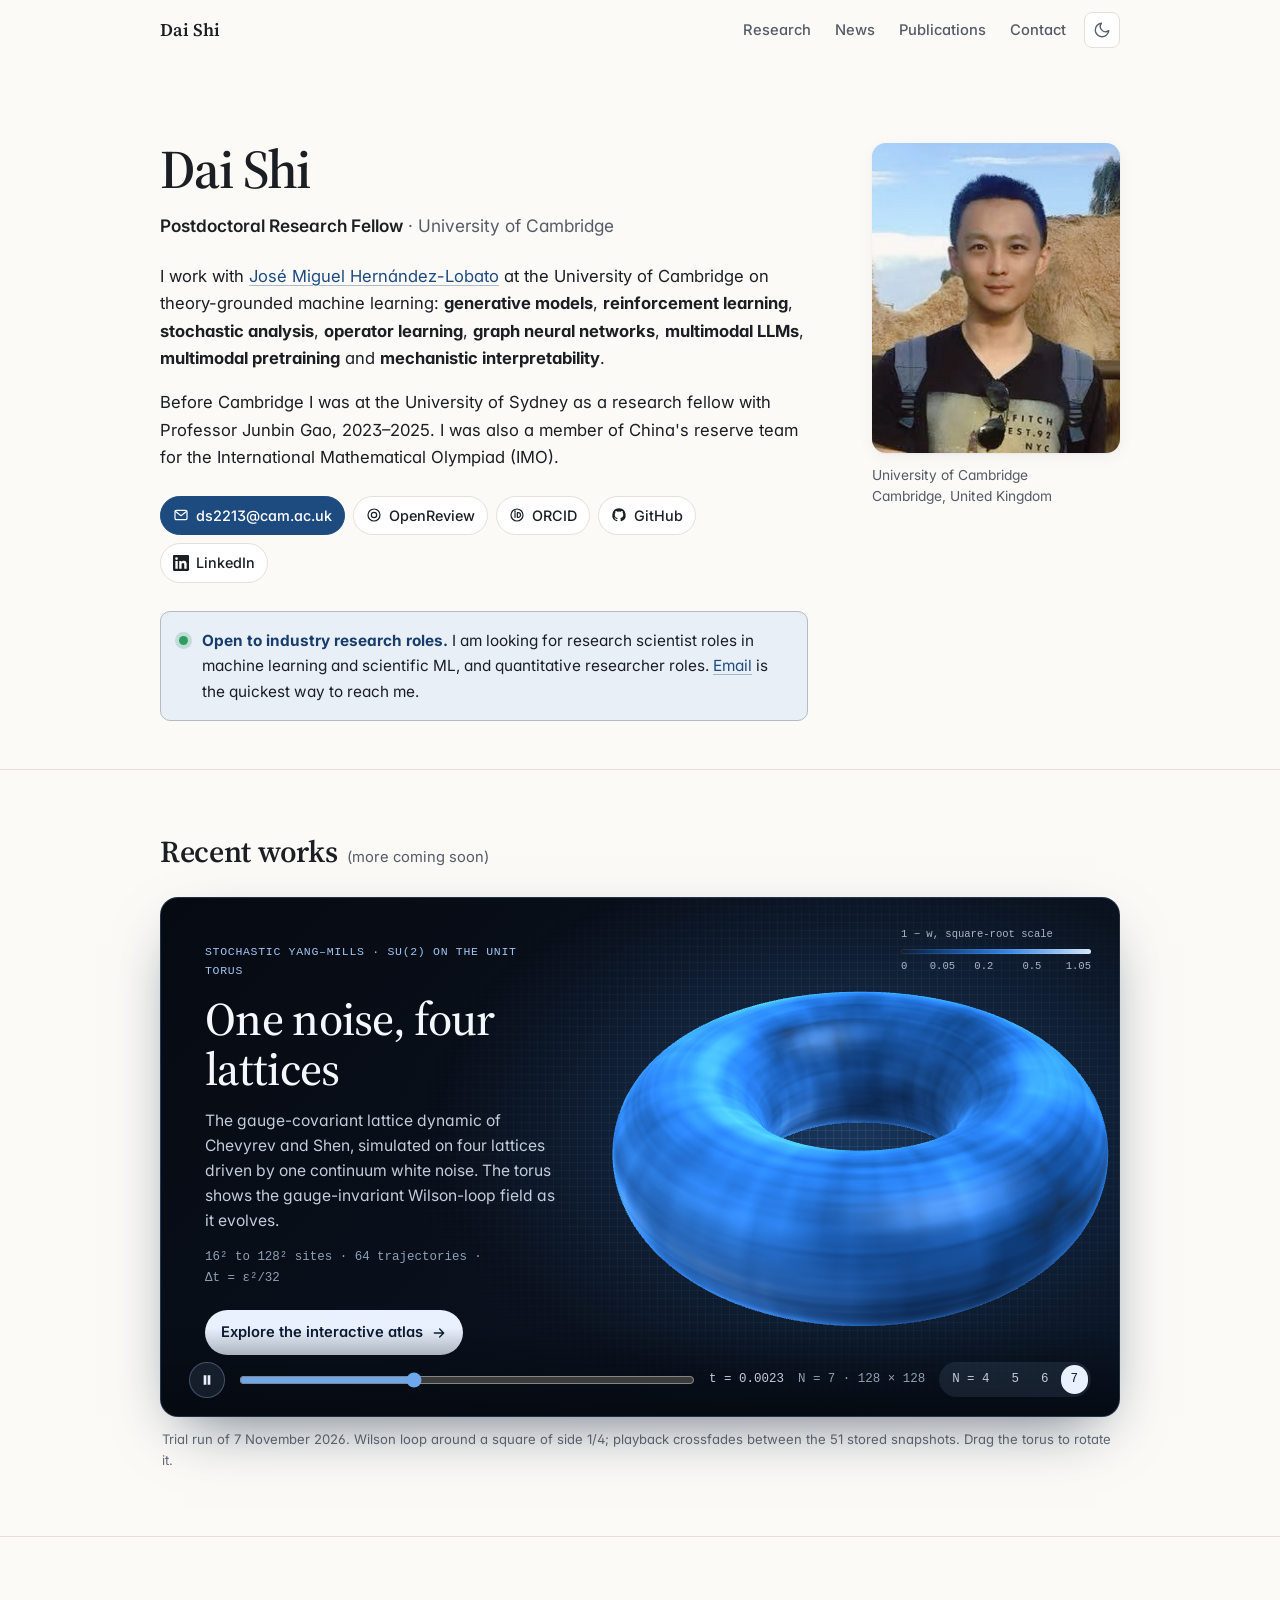
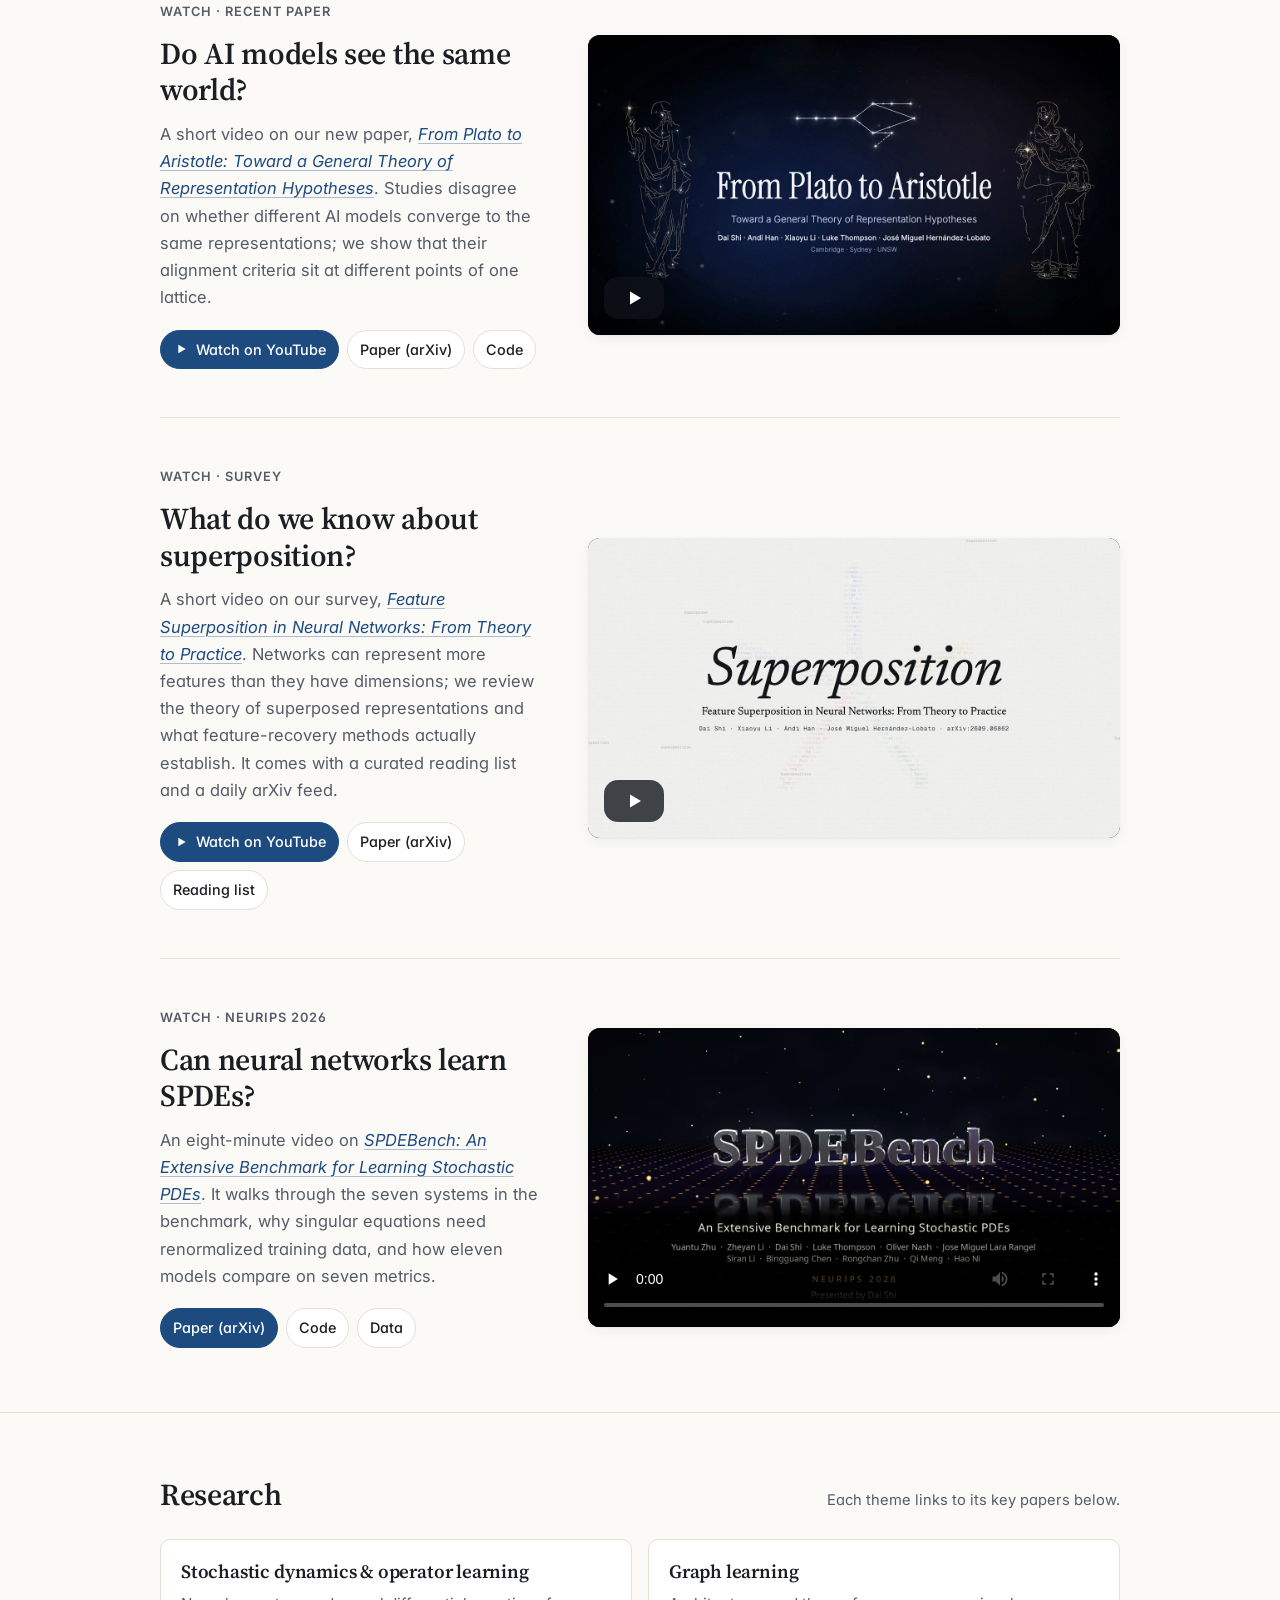
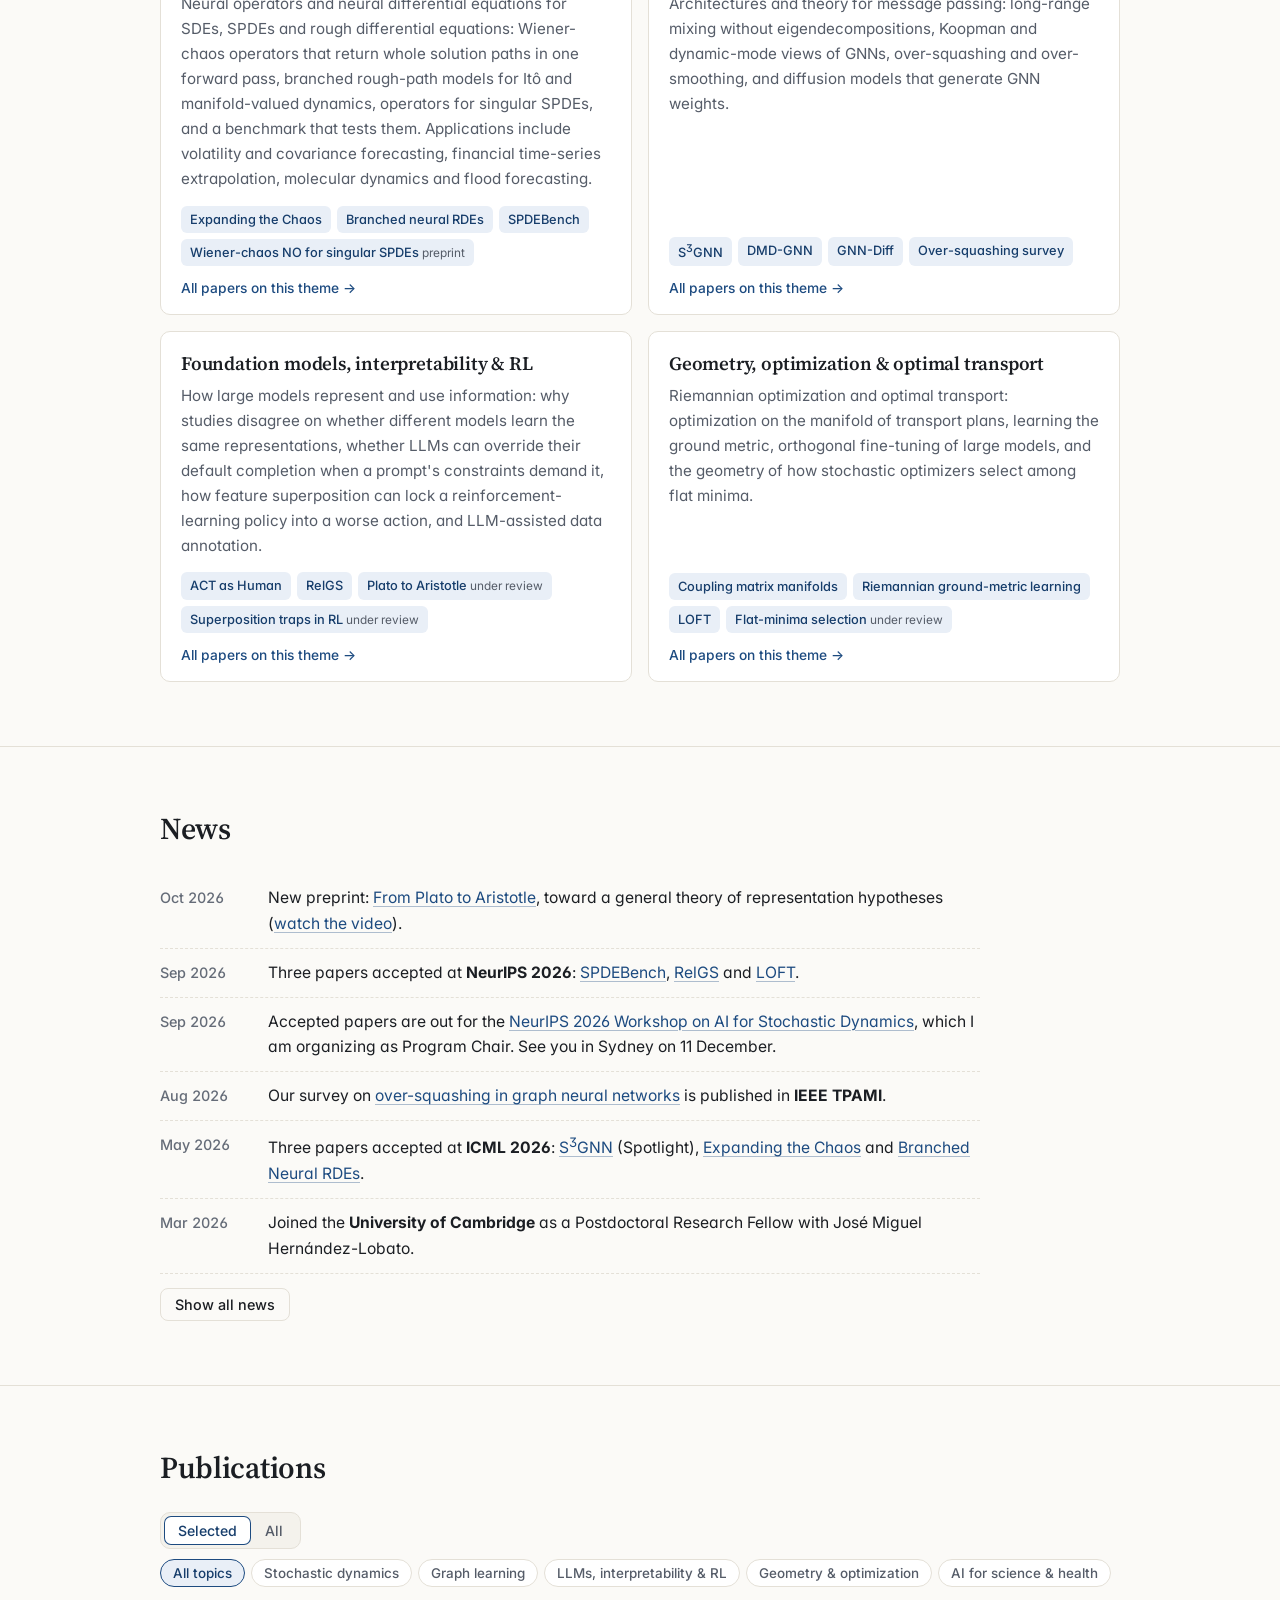
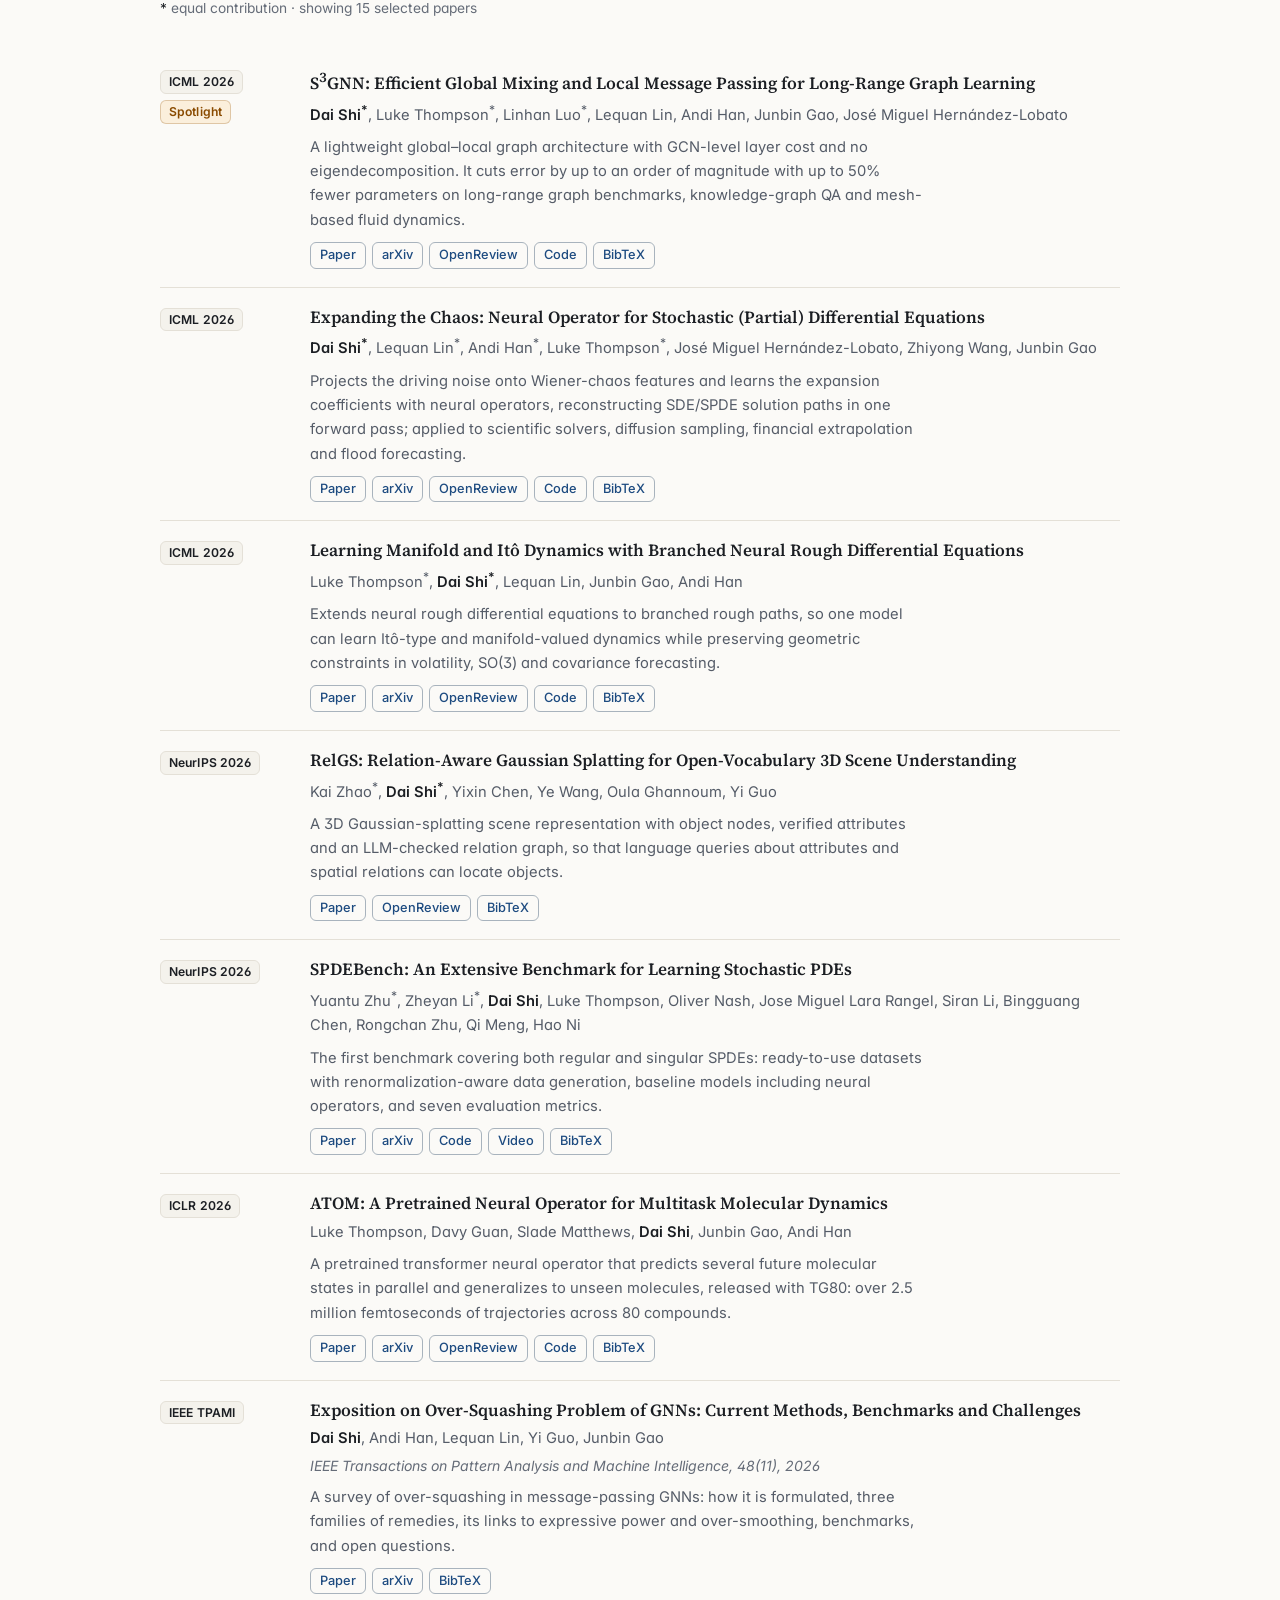
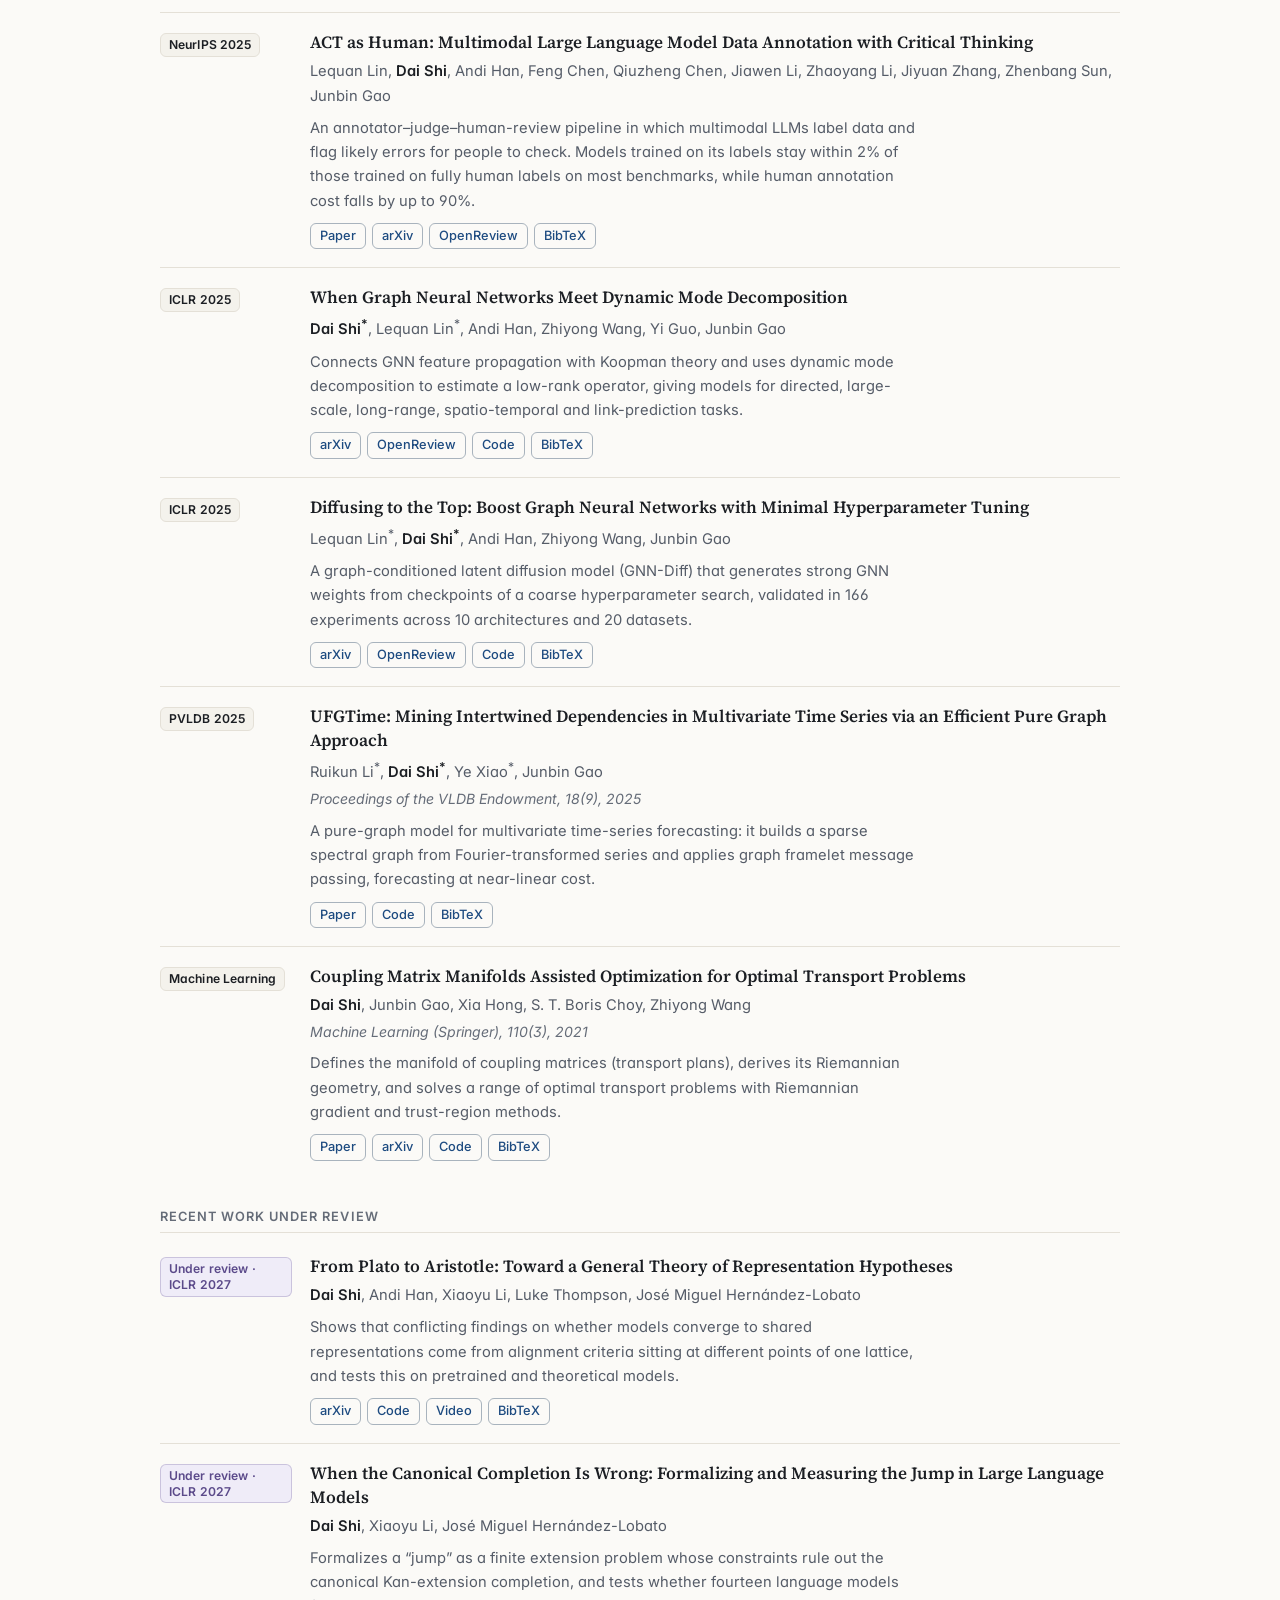
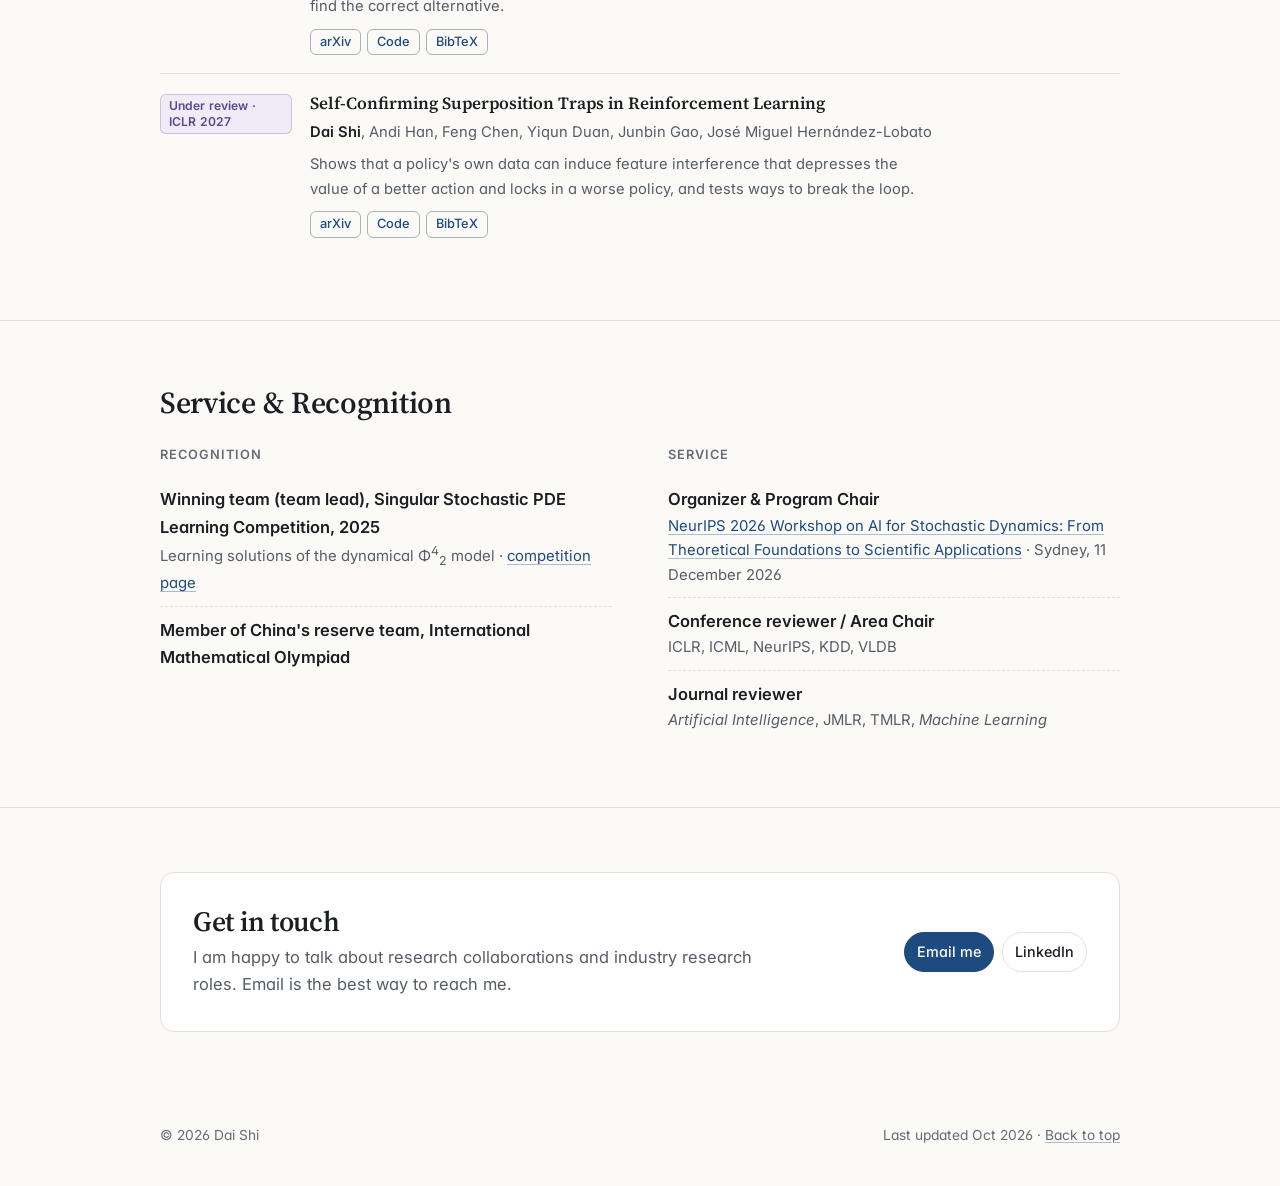
==== commit 06d7baef: "Add a Recent works section with a live Yang-Mills torus - New "Recent works (more coming soon)" sect" ====
--- a/index.html
+++ b/index.html
@@ -23,7 +23,7 @@
   <link rel="preconnect" href="https://fonts.googleapis.com">
   <link rel="preconnect" href="https://fonts.gstatic.com" crossorigin>
   <link rel="stylesheet" href="https://fonts.googleapis.com/css2?family=Inter:wght@400;500;600&family=Source+Serif+4:wght@400;600&display=swap">
-  <link rel="stylesheet" href="assets/css/style.css?v=20261030">
+  <link rel="stylesheet" href="assets/css/style.css?v=20261108">
 
   <script>
     // Apply a saved theme before first paint to avoid a flash.
@@ -147,6 +147,60 @@
       </div>
     </section>
 
+    <!-- ===== Recent works ===== -->
+    <section class="section" id="recent" aria-labelledby="recent-title">
+      <div class="wrap">
+        <div class="section-head section-head-inline">
+          <h2 id="recent-title">Recent works</h2>
+          <span class="aside">(more coming soon)</span>
+        </div>
+
+        <article class="ym-card" id="ym-card">
+          <div class="ym-lattice-bg" aria-hidden="true"></div>
+          <img class="ym-poster" src="assets/img/ym-torus.webp" width="900" height="760" alt="" decoding="async">
+          <canvas class="ym-canvas" role="img"
+                  aria-label="The Wilson-loop field of a two-dimensional SU(2) stochastic Yang–Mills simulation, drawn on a torus and evolving in time. Drag to rotate."></canvas>
+
+          <div class="ym-copy">
+            <p class="ym-kicker">Stochastic Yang–Mills · SU(2) on the unit torus</p>
+            <h3 class="ym-title">One noise, four lattices</h3>
+            <p class="ym-text">
+              The gauge-covariant lattice dynamic of Chevyrev and Shen, simulated on four lattices driven by one
+              continuum white noise. The torus shows the gauge-invariant Wilson-loop field as it evolves.
+            </p>
+            <p class="ym-facts">16² to 128² sites · 64 trajectories · Δt = ε²/32</p>
+            <a class="ym-cta" href="https://eethanshi.github.io/sym2d-atlas/">
+              Explore the interactive atlas
+              <svg viewBox="0 0 24 24" fill="none" stroke="currentColor" stroke-width="2" stroke-linecap="round" stroke-linejoin="round" aria-hidden="true"><path d="M5 12h14M13 6l6 6-6 6"/></svg>
+            </a>
+          </div>
+
+          <div class="ym-scale" aria-hidden="true">
+            <span class="ym-scale-title">1 − w, square-root scale</span>
+            <span class="ym-scale-bar"></span>
+            <span class="ym-scale-ticks"><i style="left:0">0</i><i style="left:21.8%">0.05</i><i style="left:43.6%">0.2</i><i style="left:68.9%">0.5</i><i style="left:100%">1.05</i></span>
+          </div>
+
+          <div class="ym-hud">
+            <button class="ym-play" type="button" aria-label="Pause" aria-pressed="true">
+              <svg class="ym-icon-pause" viewBox="0 0 24 24" fill="currentColor" aria-hidden="true"><path d="M7 5h4v14H7zM13 5h4v14h-4z"/></svg>
+              <svg class="ym-icon-play" viewBox="0 0 24 24" fill="currentColor" aria-hidden="true"><path d="M8 5.5v13l11-6.5z"/></svg>
+            </button>
+            <input class="ym-scrub" type="range" min="0" max="50" step="1" value="0" aria-label="Stored snapshot">
+            <output class="ym-time">t = 0.0000</output>
+            <span class="ym-lattice">N = 7 · 128 × 128</span>
+            <div class="ym-chips" role="group" aria-label="Lattice drawn on the torus">
+              <button class="ym-chip" type="button" data-n="4" aria-pressed="false">N = 4</button>
+              <button class="ym-chip" type="button" data-n="5" aria-pressed="false">5</button>
+              <button class="ym-chip" type="button" data-n="6" aria-pressed="false">6</button>
+              <button class="ym-chip" type="button" data-n="7" aria-pressed="true">7</button>
+            </div>
+          </div>
+        </article>
+        <p class="ym-note">Trial run of 7 November 2026. Wilson loop around a square of side 1/4; playback crossfades between the 51 stored snapshots. Drag the torus to rotate it.</p>
+      </div>
+    </section>
+
     <!-- ===== Featured video ===== -->
     <section class="section" id="video" aria-labelledby="video-title">
       <div class="wrap video-feature">
@@ -348,8 +402,9 @@
     </div>
   </footer>
 
-  <script src="assets/js/data.js?v=20261030"></script>
-  <script src="assets/js/bibtex.js?v=20261030"></script>
-  <script src="assets/js/main.js?v=20261030"></script>
+  <script src="assets/js/data.js?v=20261108"></script>
+  <script src="assets/js/bibtex.js?v=20261108"></script>
+  <script src="assets/js/main.js?v=20261108"></script>
+  <script src="assets/js/yang-mills.js?v=20261108"></script>
 </body>
 </html>
--- a/assets/css/style.css
+++ b/assets/css/style.css
@@ -395,6 +395,208 @@
 .section-head h2 { font-size: clamp(1.55rem, 3vw, 1.9rem); }
 .section-head .aside { color: var(--muted); font-size: 0.92rem; }
 
+/* ---------- Recent works: live Yang-Mills torus (dark in both themes) ---------- */
+
+.section-head-inline { justify-content: flex-start; gap: 10px; }
+
+.ym-card {
+  --ym-cell: 8px;
+  position: relative;
+  isolation: isolate;
+  min-height: 520px;
+  overflow: hidden;
+  border-radius: 18px;
+  border: 1px solid rgba(141, 182, 234, 0.2);
+  background:
+    radial-gradient(60% 75% at 71% 44%, rgba(57, 135, 229, 0.3), rgba(57, 135, 229, 0) 70%),
+    linear-gradient(135deg, #060a12 0%, #0a111d 55%, #0b1626 100%);
+  box-shadow: 0 24px 60px -24px rgba(8, 24, 52, 0.65);
+  color: #e8edf5;
+}
+
+/* Faint lattice behind the torus; its spacing follows the selected N. */
+.ym-lattice-bg {
+  position: absolute;
+  inset: 0;
+  z-index: -1;
+  background-image:
+    linear-gradient(rgba(158, 197, 244, 0.1) 1px, transparent 1px),
+    linear-gradient(90deg, rgba(158, 197, 244, 0.1) 1px, transparent 1px);
+  background-size: var(--ym-cell) var(--ym-cell);
+  -webkit-mask-image: radial-gradient(70% 90% at 71% 46%, #000 0%, transparent 72%);
+  mask-image: radial-gradient(70% 90% at 71% 46%, #000 0%, transparent 72%);
+  transition: background-size 0.5s ease;
+}
+
+.ym-canvas,
+.ym-poster {
+  position: absolute;
+  inset: 0;
+  width: 100%;
+  height: 100%;
+}
+.ym-canvas {
+  display: block;
+  cursor: grab;
+  touch-action: pan-y;
+  opacity: 0;
+  transition: opacity 0.8s ease;
+}
+.ym-canvas.is-dragging { cursor: grabbing; }
+.ym-poster {
+  left: auto;
+  right: -3%;
+  width: 62%;
+  object-fit: contain;
+  pointer-events: none;
+  transition: opacity 0.8s ease;
+}
+.ym-ready .ym-canvas { opacity: 1; }
+.ym-ready .ym-poster { opacity: 0; }
+
+.ym-copy {
+  position: relative;
+  max-width: 400px;
+  padding: clamp(28px, 4vw, 44px) 0 0 clamp(24px, 4vw, 44px);
+}
+.ym-kicker {
+  margin: 0 0 14px;
+  font-family: var(--font-mono);
+  font-size: 0.72rem;
+  letter-spacing: 0.06em;
+  text-transform: uppercase;
+  color: #9ec5f4;
+}
+.ym-title {
+  margin: 0 0 14px;
+  font-family: var(--font-serif);
+  font-size: clamp(2rem, 4.4vw, 2.9rem);
+  font-weight: 500;
+  line-height: 1.08;
+  letter-spacing: -0.015em;
+  color: #f4f7fb;
+}
+.ym-text { margin: 0 0 14px; font-size: 0.98rem; line-height: 1.6; color: #c3ccd9; }
+.ym-facts { margin: 0 0 22px; font-family: var(--font-mono); font-size: 0.78rem; color: #8fa0b6; }
+.ym-cta {
+  display: inline-flex;
+  align-items: center;
+  gap: 8px;
+  padding: 10px 16px;
+  border-radius: 999px;
+  background: #e8f1fd;
+  color: #0b1b33;
+  font-size: 0.92rem;
+  font-weight: 600;
+  text-decoration: none;
+  transition: background 0.15s ease, transform 0.15s ease;
+}
+.ym-cta svg { width: 16px; height: 16px; transition: transform 0.15s ease; }
+.ym-cta:hover { background: #fff; color: #0b1b33; }
+.ym-cta:hover svg { transform: translateX(3px); }
+
+.ym-scale {
+  position: absolute;
+  top: clamp(20px, 3vw, 28px);
+  right: clamp(20px, 3vw, 28px);
+  width: 190px;
+  pointer-events: none;
+  font-family: var(--font-mono);
+  font-size: 0.66rem;
+  color: #a9b6c8;
+}
+.ym-scale-title { display: block; margin-bottom: 6px; }
+.ym-scale-bar {
+  display: block;
+  height: 5px;
+  border-radius: 3px;
+  background: linear-gradient(90deg, #121c2c, #0d366b, #184f95, #256abf, #3987e5, #6da7ec, #9ec5f4, #d6e7fc);
+  box-shadow: inset 0 0 0 1px rgba(255, 255, 255, 0.08);
+}
+.ym-scale-ticks { position: relative; display: block; height: 14px; margin-top: 4px; }
+.ym-scale-ticks i { position: absolute; font-style: normal; transform: translateX(-50%); }
+.ym-scale-ticks i:first-child { transform: none; }
+.ym-scale-ticks i:last-child { transform: translateX(-100%); }
+
+.ym-hud {
+  position: absolute;
+  left: 0;
+  right: 0;
+  bottom: 0;
+  display: flex;
+  align-items: center;
+  gap: 14px;
+  padding: 34px clamp(20px, 3vw, 28px) 18px;
+  background: linear-gradient(0deg, rgba(5, 9, 16, 0.85), rgba(5, 9, 16, 0));
+  font-family: var(--font-mono);
+  font-size: 0.78rem;
+  color: #c3ccd9;
+}
+.ym-play {
+  flex: none;
+  display: inline-flex;
+  align-items: center;
+  justify-content: center;
+  width: 36px;
+  height: 36px;
+  padding: 0;
+  border: 1px solid rgba(158, 197, 244, 0.32);
+  border-radius: 50%;
+  background: rgba(158, 197, 244, 0.1);
+  color: #e8f1fd;
+  cursor: pointer;
+  transition: background 0.15s ease;
+}
+.ym-play:hover { background: rgba(158, 197, 244, 0.22); }
+.ym-play svg { width: 16px; height: 16px; }
+.ym-play[aria-pressed="true"] .ym-icon-play,
+.ym-play[aria-pressed="false"] .ym-icon-pause { display: none; }
+.ym-scrub { flex: 1 1 auto; min-width: 60px; margin: 0; accent-color: #6da7ec; cursor: pointer; }
+.ym-time { flex: none; font-variant-numeric: tabular-nums; }
+.ym-lattice { flex: none; color: #8fa0b6; }
+.ym-chips { flex: none; display: flex; gap: 2px; padding: 3px; border-radius: 999px; background: rgba(158, 197, 244, 0.1); }
+.ym-chip {
+  padding: 4px 10px;
+  border: 0;
+  border-radius: 999px;
+  background: transparent;
+  color: #c3ccd9;
+  font: inherit;
+  cursor: pointer;
+  transition: background 0.15s ease, color 0.15s ease;
+}
+.ym-chip:hover { color: #fff; }
+.ym-chip[aria-pressed="true"] { background: #e8f1fd; color: #0b1b33; }
+.ym-play:focus-visible,
+.ym-chip:focus-visible,
+.ym-scrub:focus-visible,
+.ym-cta:focus-visible { outline: 2px solid #9ec5f4; outline-offset: 2px; }
+
+/* No WebGL or missing data: keep the poster and drop the controls. */
+.ym-static .ym-hud,
+.ym-static .ym-canvas { display: none; }
+
+.ym-note { margin: 12px 2px 0; font-size: 0.82rem; color: var(--faint); }
+
+@media (max-width: 760px) {
+  .ym-card { min-height: 0; padding-top: 372px; }
+  .ym-canvas, .ym-poster { inset: 0 0 auto 0; width: 100%; height: 340px; }
+  .ym-copy { max-width: none; padding: 8px 20px 18px; }
+  .ym-card {
+    background:
+      radial-gradient(90% 300px at 50% 170px, rgba(57, 135, 229, 0.3), rgba(57, 135, 229, 0) 70%),
+      linear-gradient(135deg, #060a12 0%, #0a111d 55%, #0b1626 100%);
+  }
+  .ym-lattice-bg {
+    -webkit-mask-image: radial-gradient(90% 300px at 50% 170px, #000 0%, transparent 72%);
+    mask-image: radial-gradient(90% 300px at 50% 170px, #000 0%, transparent 72%);
+  }
+  .ym-scale { top: 322px; left: 20px; right: auto; width: 190px; }
+  .ym-hud { position: static; flex-wrap: wrap; gap: 10px; padding: 0 20px 18px; background: none; }
+  .ym-scrub { flex-basis: 40%; }
+  .ym-lattice { display: none; }
+}
+
 /* ---------- Featured video ---------- */
 
 .video-feature {
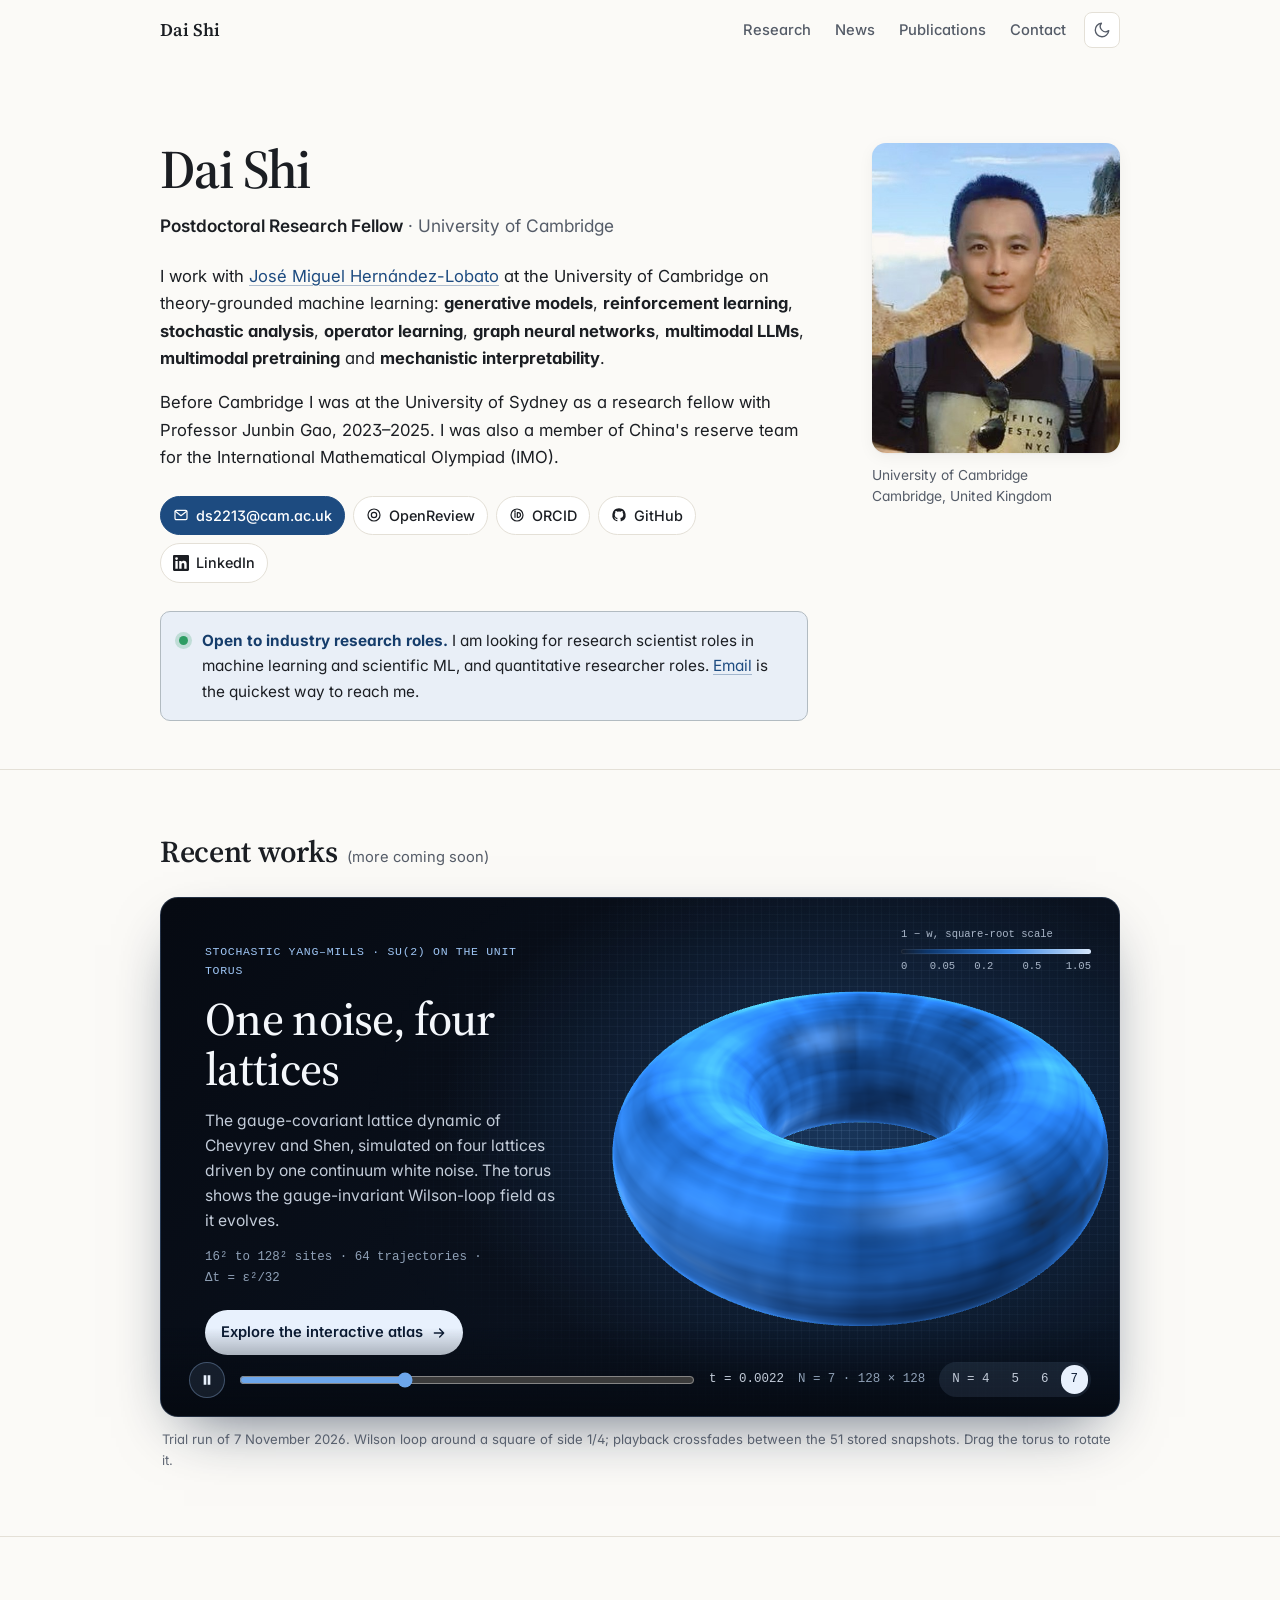
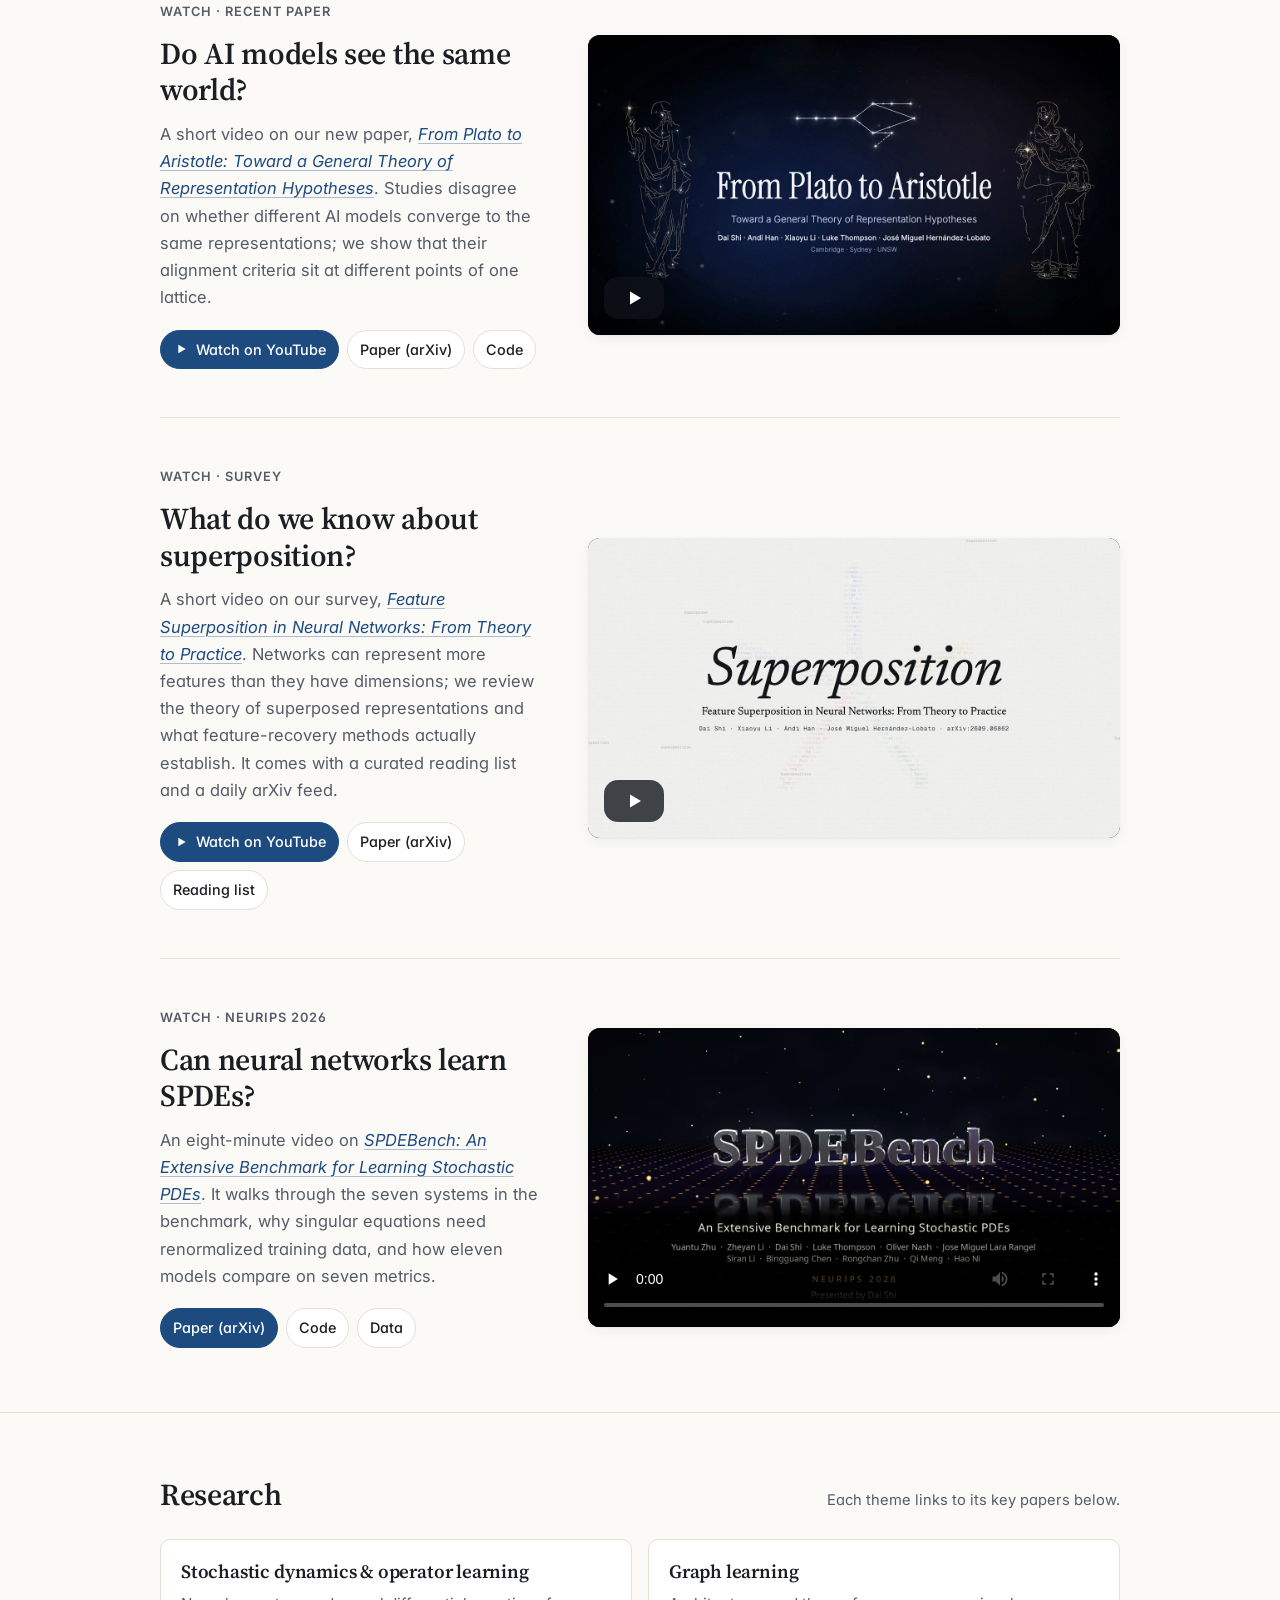
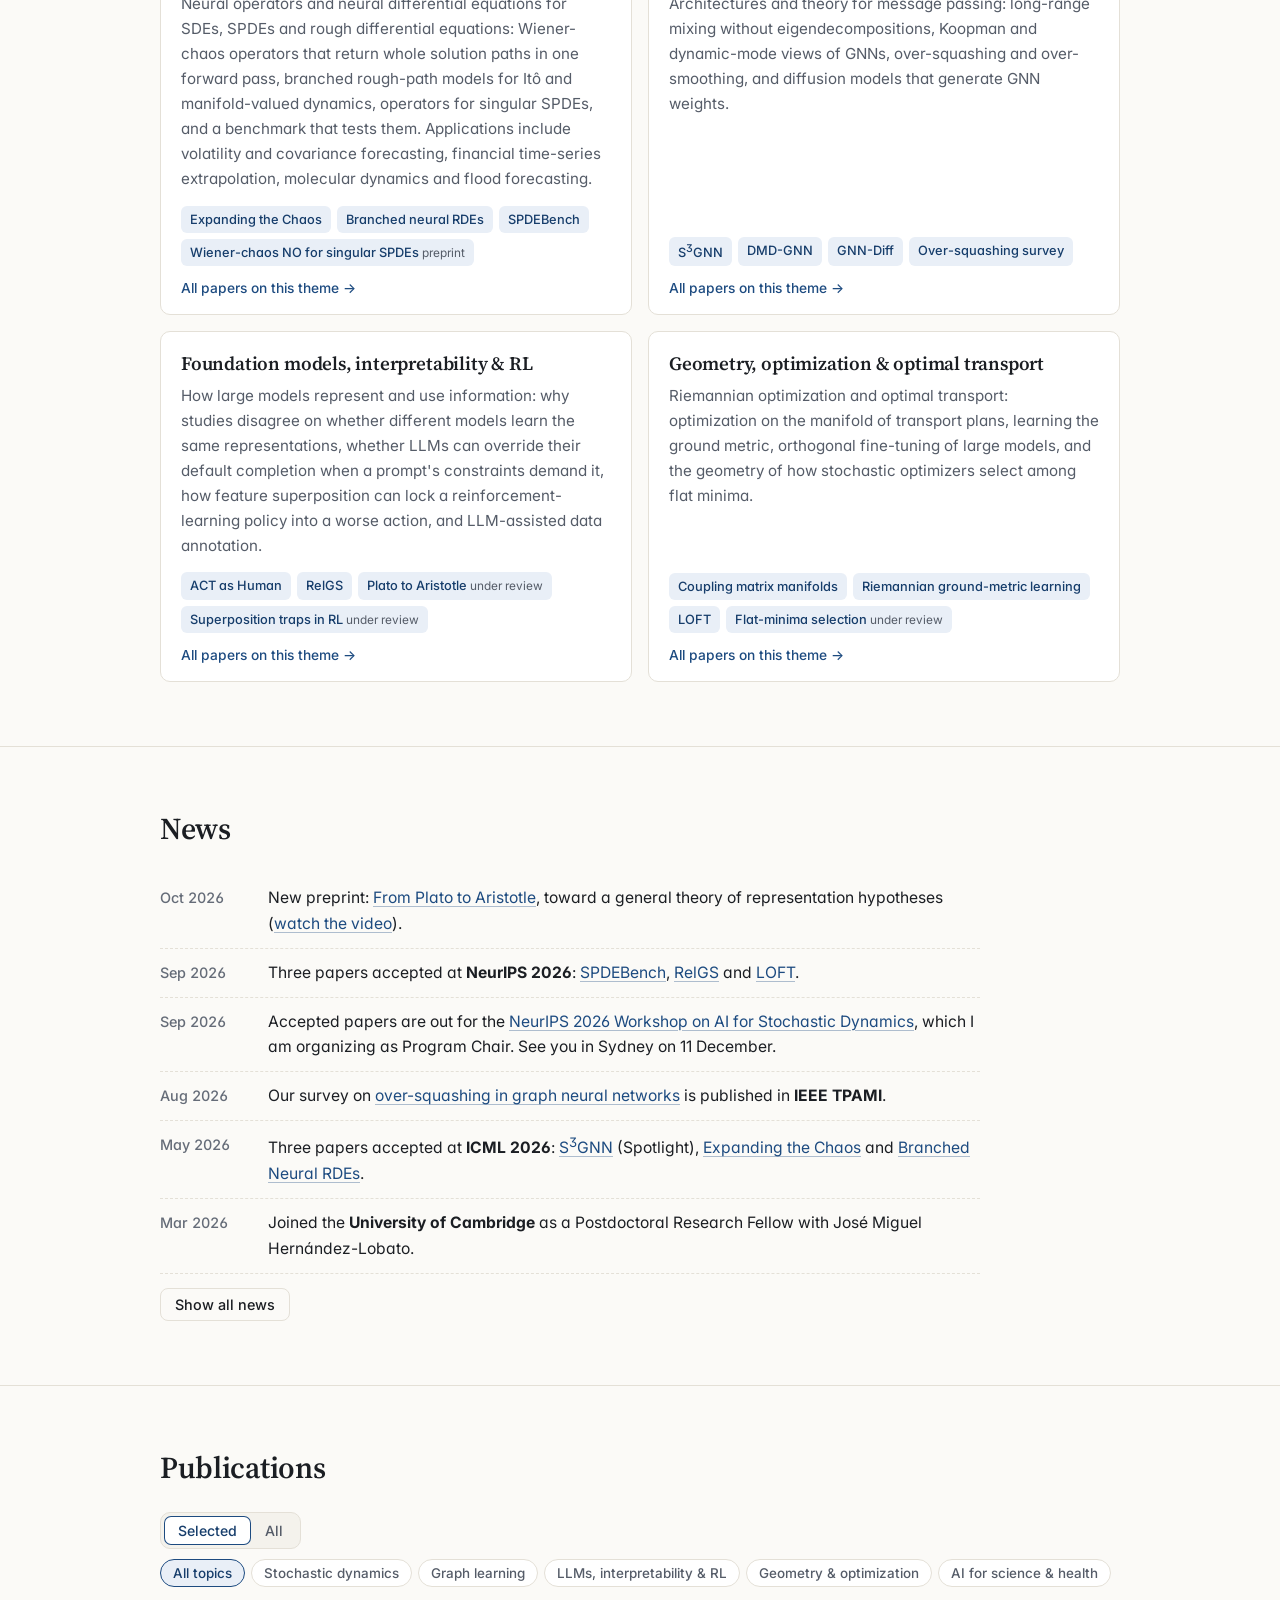
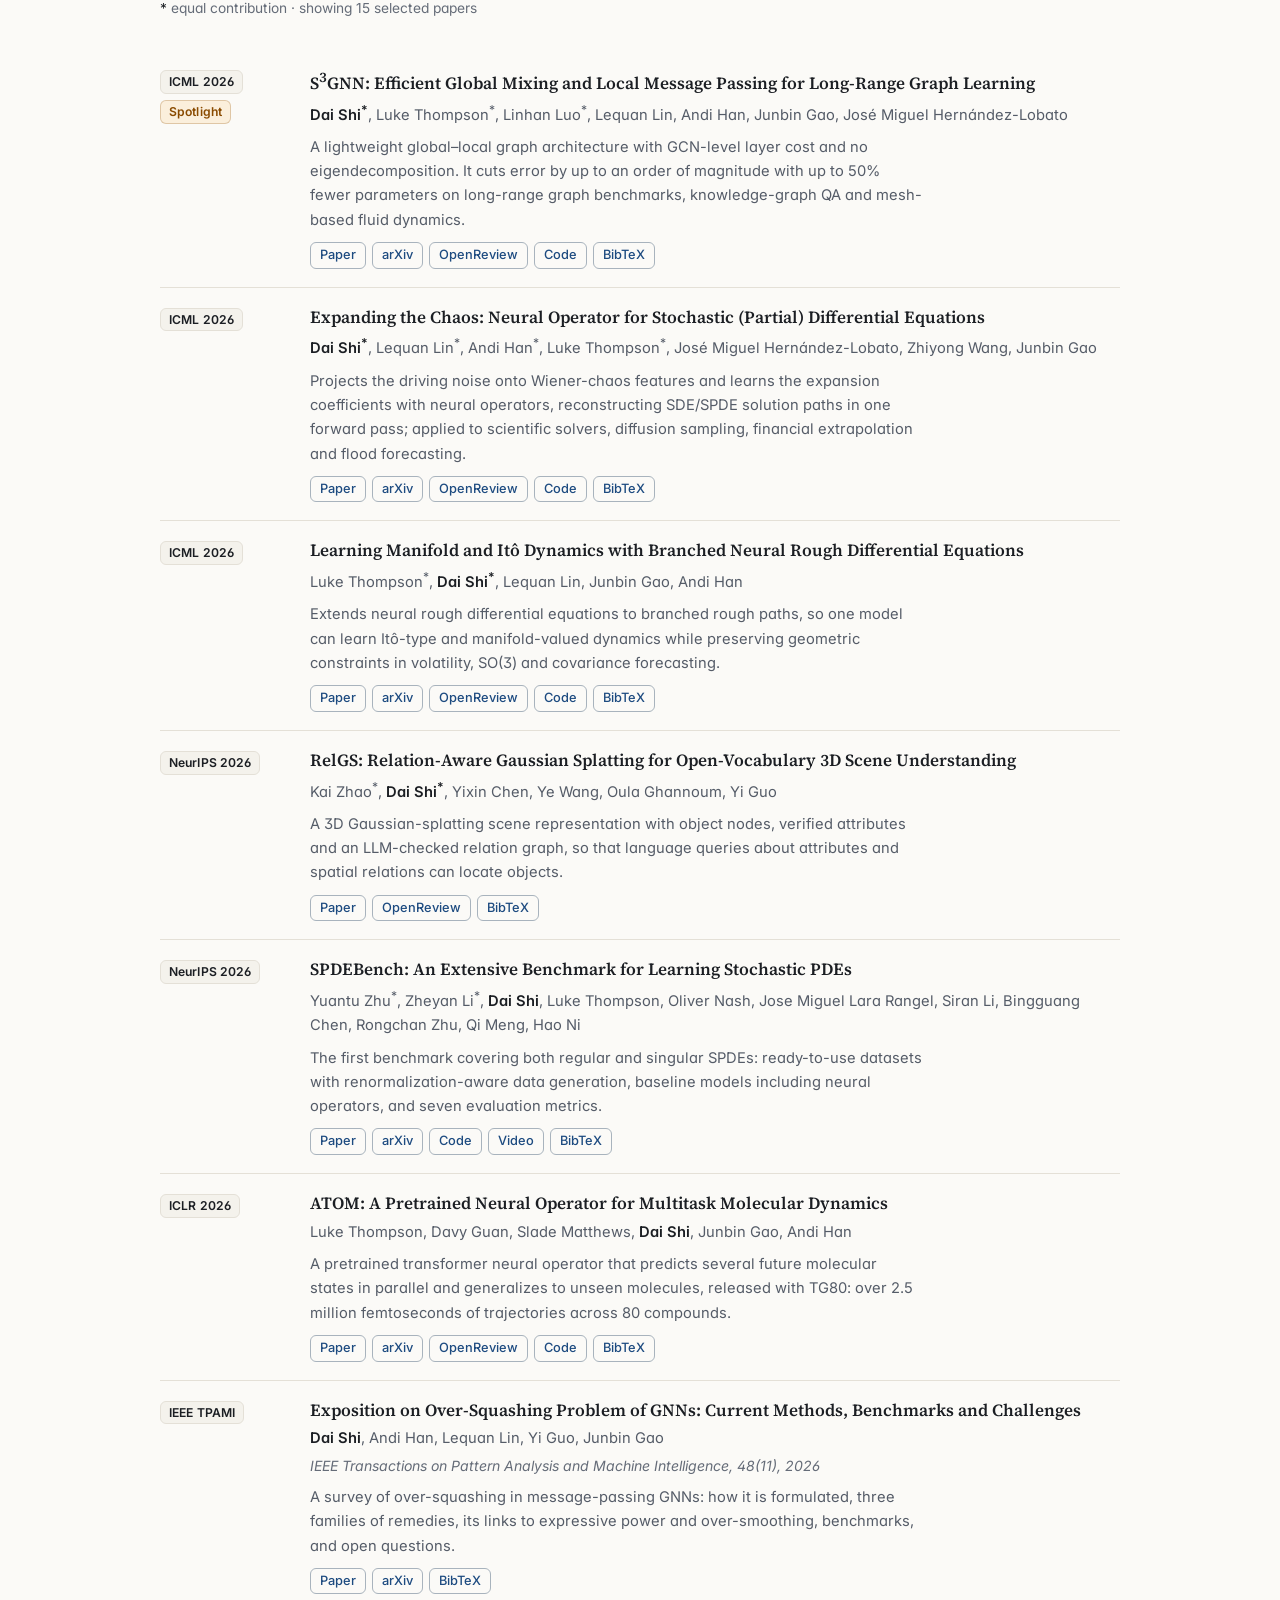
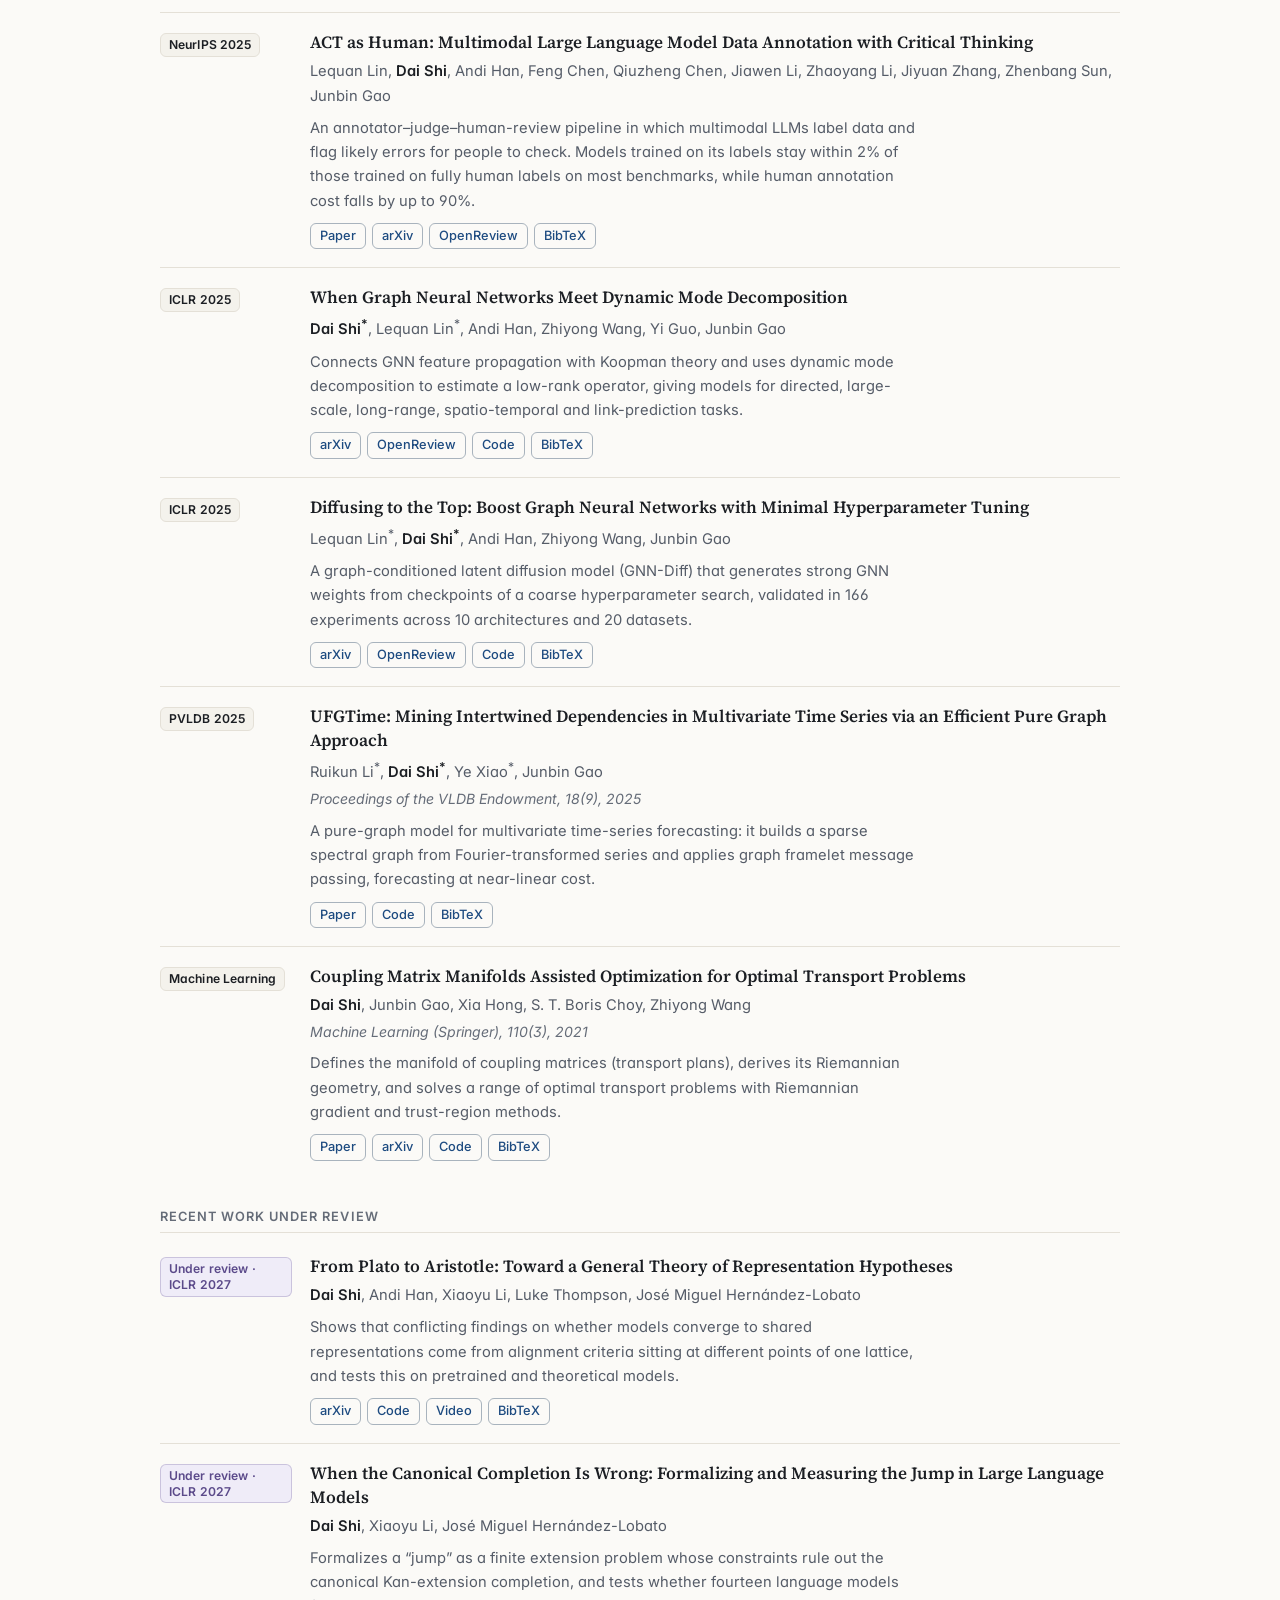
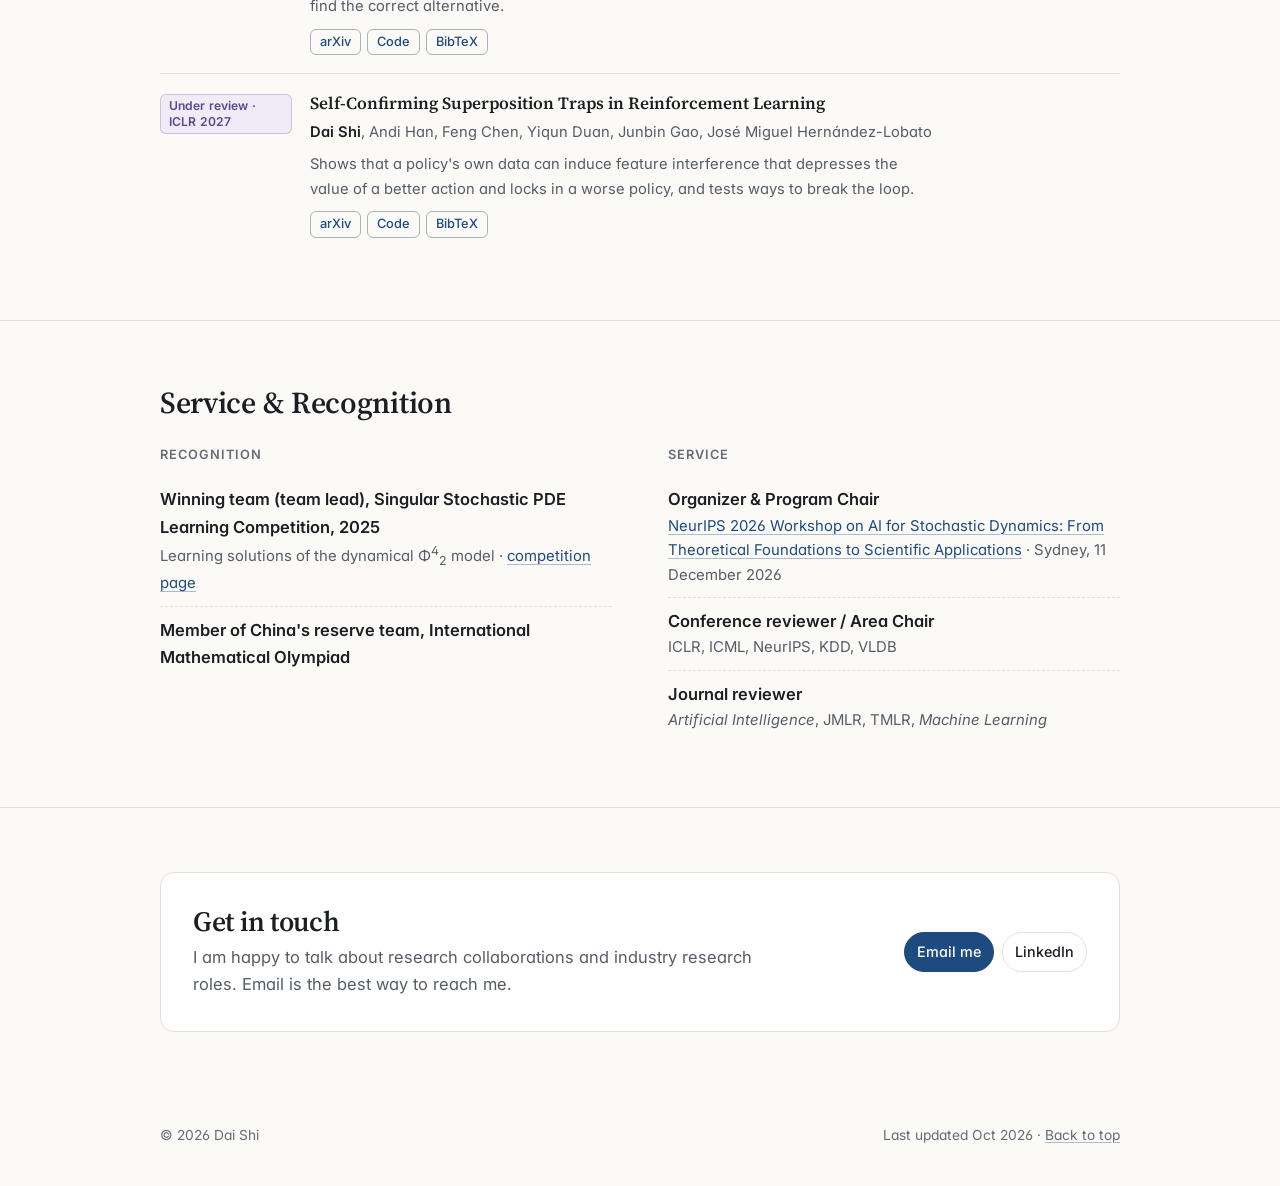
==== commit 1f00fd11: "Add a starry sky background to the dark theme A seeded Milky Way and faint stars are painted once; a" ====
--- a/index.html
+++ b/index.html
@@ -23,7 +23,7 @@
   <link rel="preconnect" href="https://fonts.googleapis.com">
   <link rel="preconnect" href="https://fonts.gstatic.com" crossorigin>
   <link rel="stylesheet" href="https://fonts.googleapis.com/css2?family=Inter:wght@400;500;600&family=Source+Serif+4:wght@400;600&display=swap">
-  <link rel="stylesheet" href="assets/css/style.css?v=20261108">
+  <link rel="stylesheet" href="assets/css/style.css?v=20261108b">
 
   <script>
     // Apply a saved theme before first paint to avoid a flash.
@@ -62,6 +62,7 @@
   </script>
 </head>
 <body>
+  <div class="sky" aria-hidden="true"><canvas class="sky-field"></canvas><canvas class="sky-glints"></canvas></div>
   <a class="skip-link" href="#main">Skip to content</a>
 
   <header class="site-header" id="top">
@@ -402,9 +403,10 @@
     </div>
   </footer>
 
-  <script src="assets/js/data.js?v=20261108"></script>
-  <script src="assets/js/bibtex.js?v=20261108"></script>
-  <script src="assets/js/main.js?v=20261108"></script>
-  <script src="assets/js/yang-mills.js?v=20261108"></script>
+  <script src="assets/js/data.js?v=20261108b"></script>
+  <script src="assets/js/bibtex.js?v=20261108b"></script>
+  <script src="assets/js/main.js?v=20261108b"></script>
+  <script src="assets/js/yang-mills.js?v=20261108b"></script>
+  <script src="assets/js/sky.js?v=20261108b"></script>
 </body>
 </html>
--- a/assets/css/style.css
+++ b/assets/css/style.css
@@ -22,6 +22,7 @@
   --review-soft: #efecf8;
   --focus: #2f6fd0;
   --shadow: 0 1px 2px rgba(20, 24, 31, 0.04), 0 4px 16px rgba(20, 24, 31, 0.05);
+  --sky-display: none;
 
   --font-serif: "Source Serif 4", "Iowan Old Style", "Palatino Linotype", Georgia, serif;
   --font-sans: "Inter", system-ui, -apple-system, "Segoe UI", Roboto, "Helvetica Neue", Arial, sans-serif;
@@ -36,7 +37,8 @@
 
 @media (prefers-color-scheme: dark) {
   :root:not([data-theme="light"]) {
-    --bg: #0e1116;
+    --bg: #0a0e17;
+    --sky-display: block;
     --surface: #151a21;
     --surface-2: #1a2028;
     --text: #e7e9ec;
@@ -59,7 +61,8 @@
 }
 
 :root[data-theme="dark"] {
-  --bg: #0e1116;
+  --bg: #0a0e17;
+  --sky-display: block;
   --surface: #151a21;
   --surface-2: #1a2028;
   --text: #e7e9ec;
@@ -104,6 +107,20 @@
   overflow-x: hidden;
 }
 
+/* Starry sky behind the page, dark theme only; painted by assets/js/sky.js. */
+.sky {
+  display: var(--sky-display);
+  position: fixed;
+  inset: 0;
+  z-index: -1;
+  overflow: hidden;
+  pointer-events: none;
+  opacity: 0;
+  transition: opacity 0.9s ease;
+}
+.sky.is-ready { opacity: 1; }
+.sky canvas { position: absolute; top: 0; left: 0; }
+
 img { max-width: 100%; height: auto; display: block; }
 
 a {
@@ -173,6 +190,27 @@
   transition: border-color 0.2s ease;
 }
 .site-header.is-scrolled { border-bottom-color: var(--line); }
+
+/* Over the starry sky the header stays see-through until the page scrolls,
+   and the section rules fade out towards the edges of the window. */
+:root[data-theme="dark"] .site-header:not(.is-scrolled) {
+  background: transparent;
+  backdrop-filter: none;
+  -webkit-backdrop-filter: none;
+}
+:root[data-theme="dark"] .section {
+  border-image: linear-gradient(90deg, transparent, var(--line) 18%, var(--line) 82%, transparent) 1;
+}
+@media (prefers-color-scheme: dark) {
+  :root:not([data-theme="light"]) .site-header:not(.is-scrolled) {
+    background: transparent;
+    backdrop-filter: none;
+    -webkit-backdrop-filter: none;
+  }
+  :root:not([data-theme="light"]) .section {
+    border-image: linear-gradient(90deg, transparent, var(--line) 18%, var(--line) 82%, transparent) 1;
+  }
+}
 
 .site-header .wrap {
   display: flex;
@@ -1049,6 +1087,7 @@
 @media print {
   :root, :root[data-theme], :root:not([data-theme="light"]) {
     color-scheme: light;
+    --sky-display: none;
     --bg: #fff; --surface: #fff; --surface-2: #fff; --text: #000; --muted: #333; --faint: #555;
     --line: #ccc; --line-strong: #999; --accent: #000; --accent-hover: #000; --accent-ink: #000; --accent-soft: #fff;
     --award: #000; --award-soft: #fff; --review: #000; --review-soft: #fff;
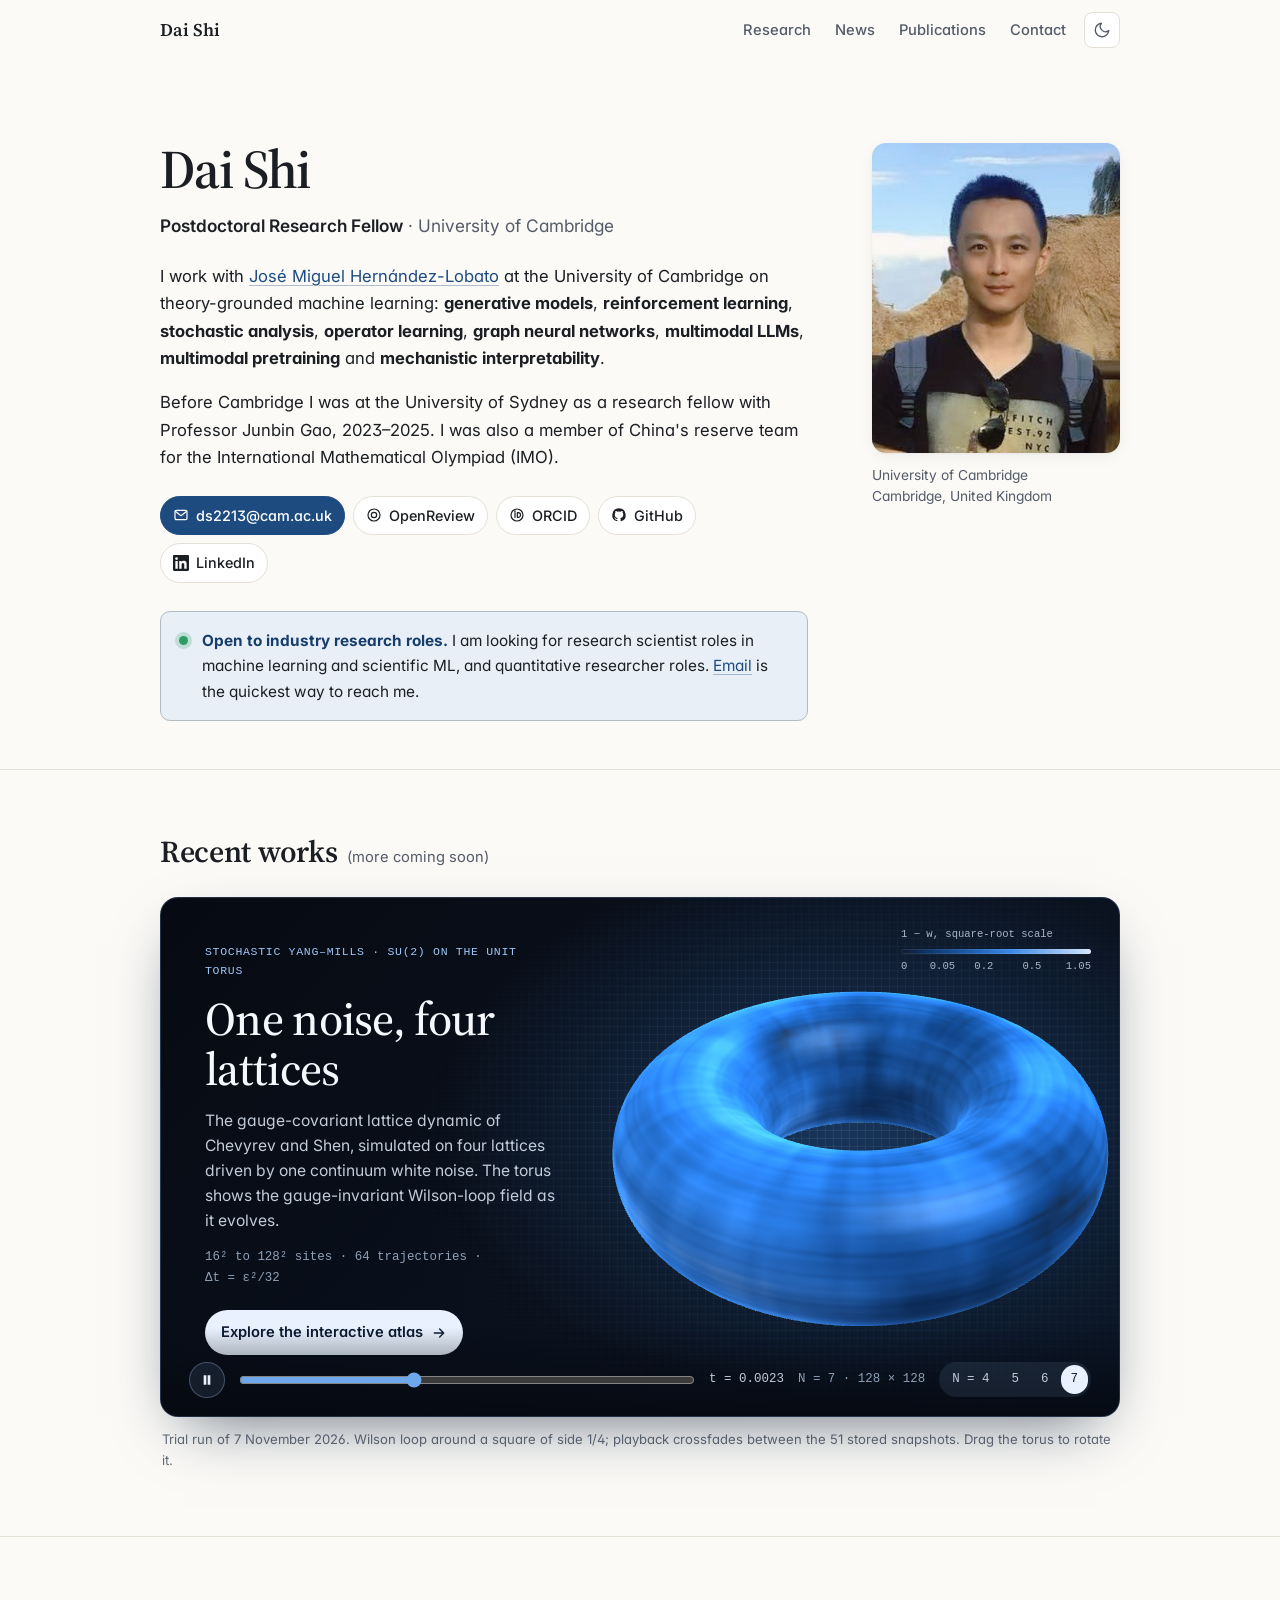
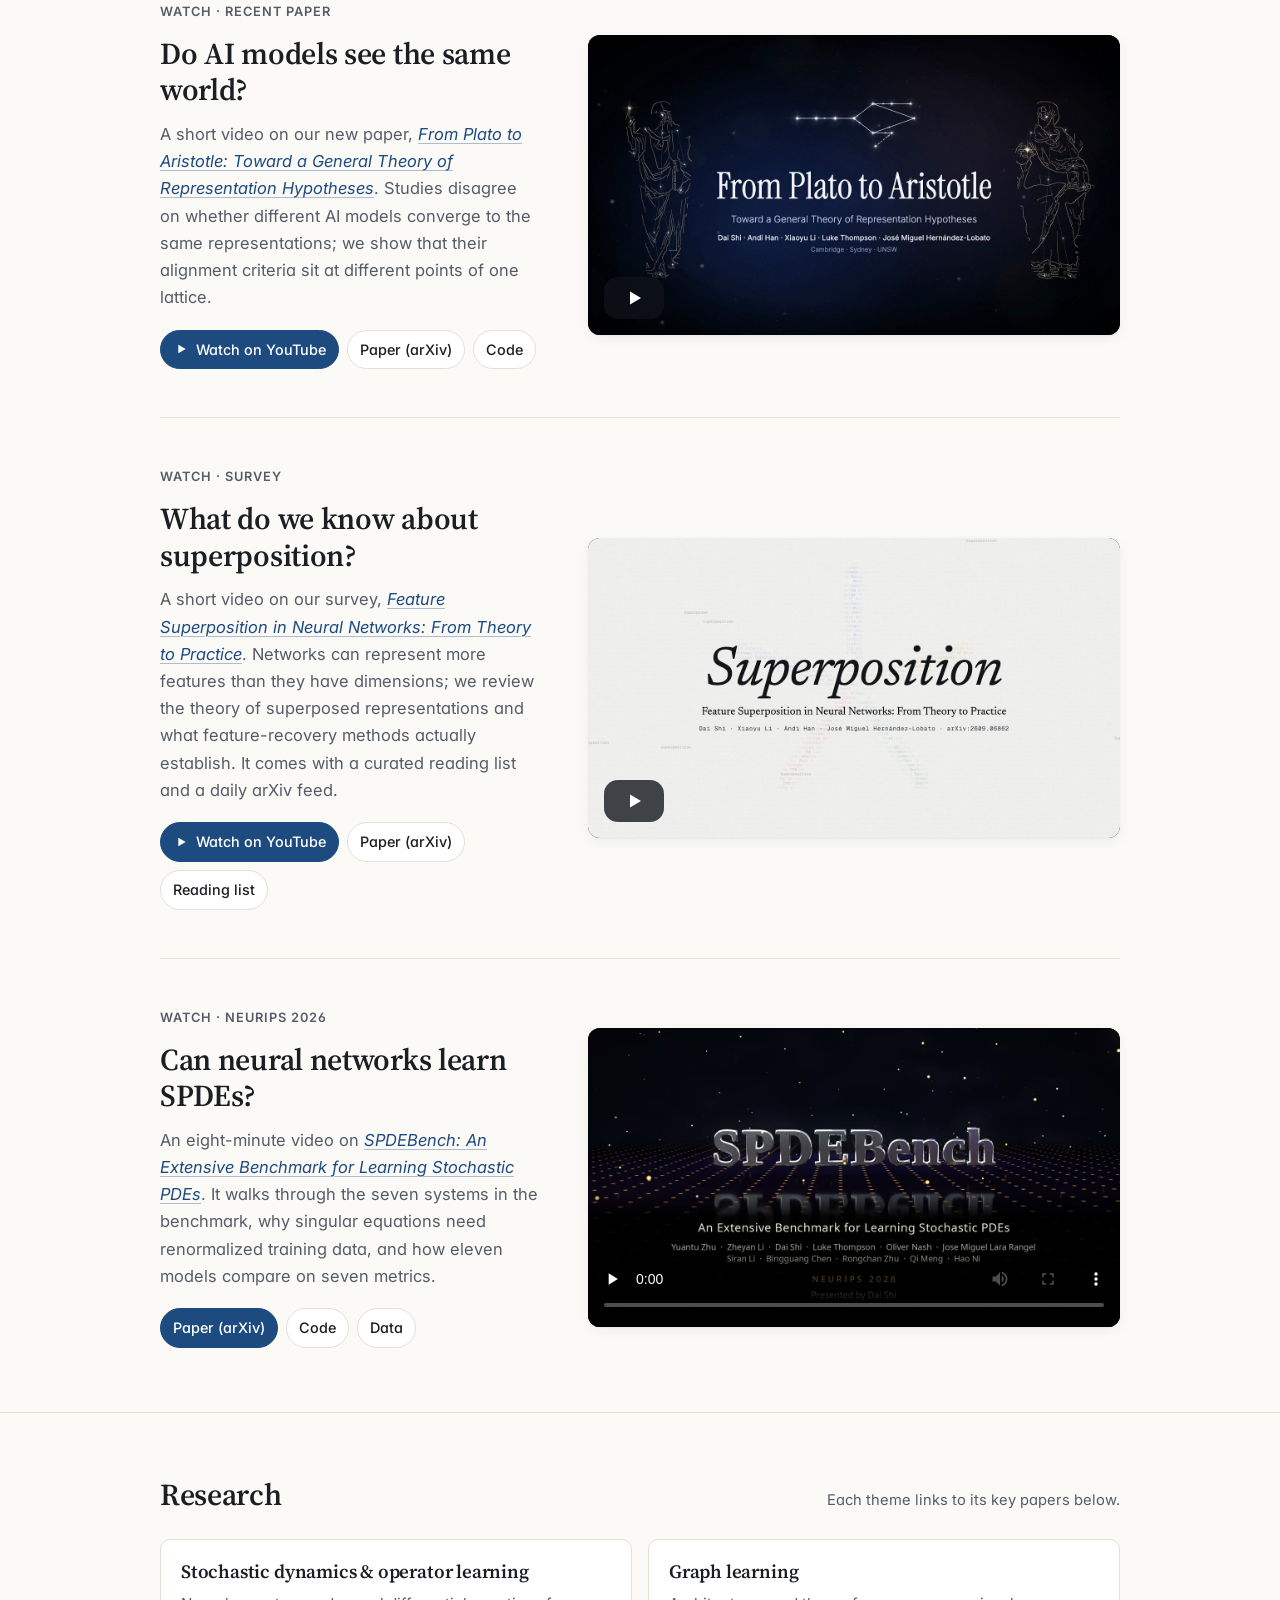
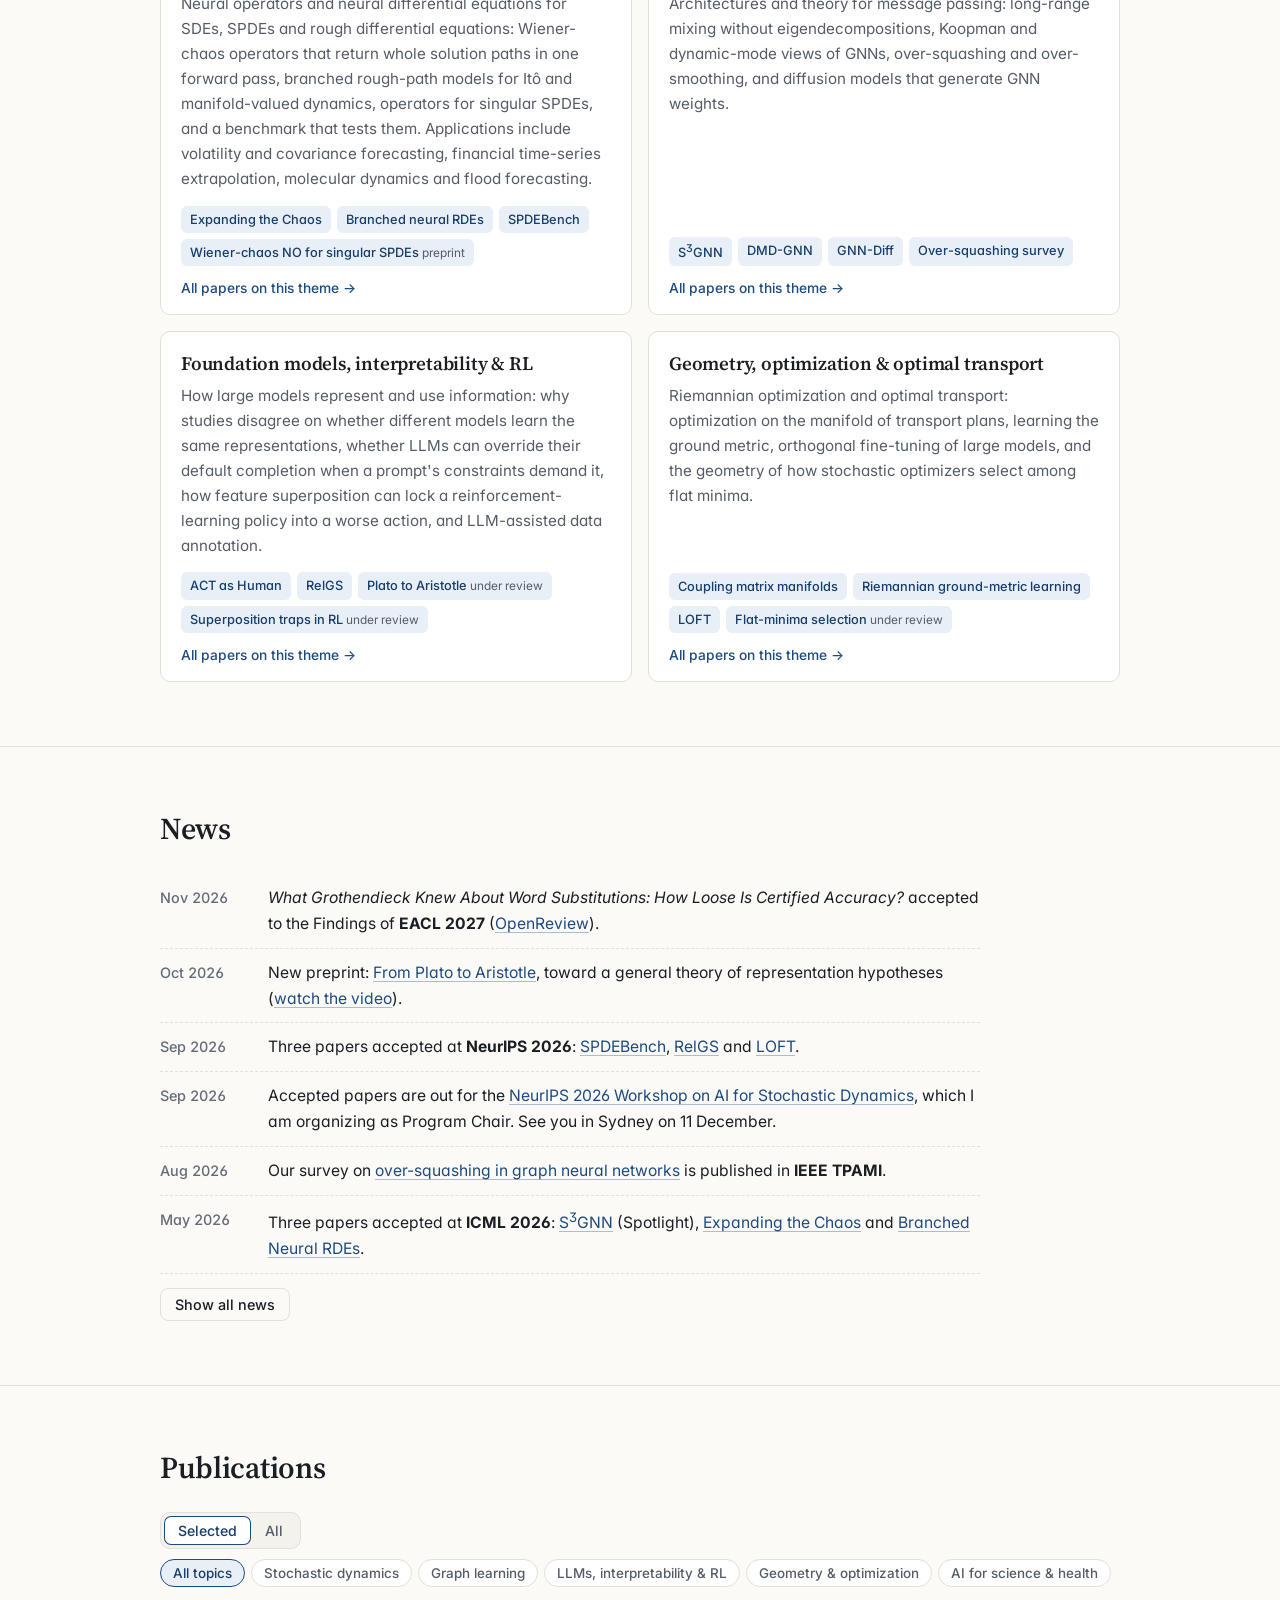
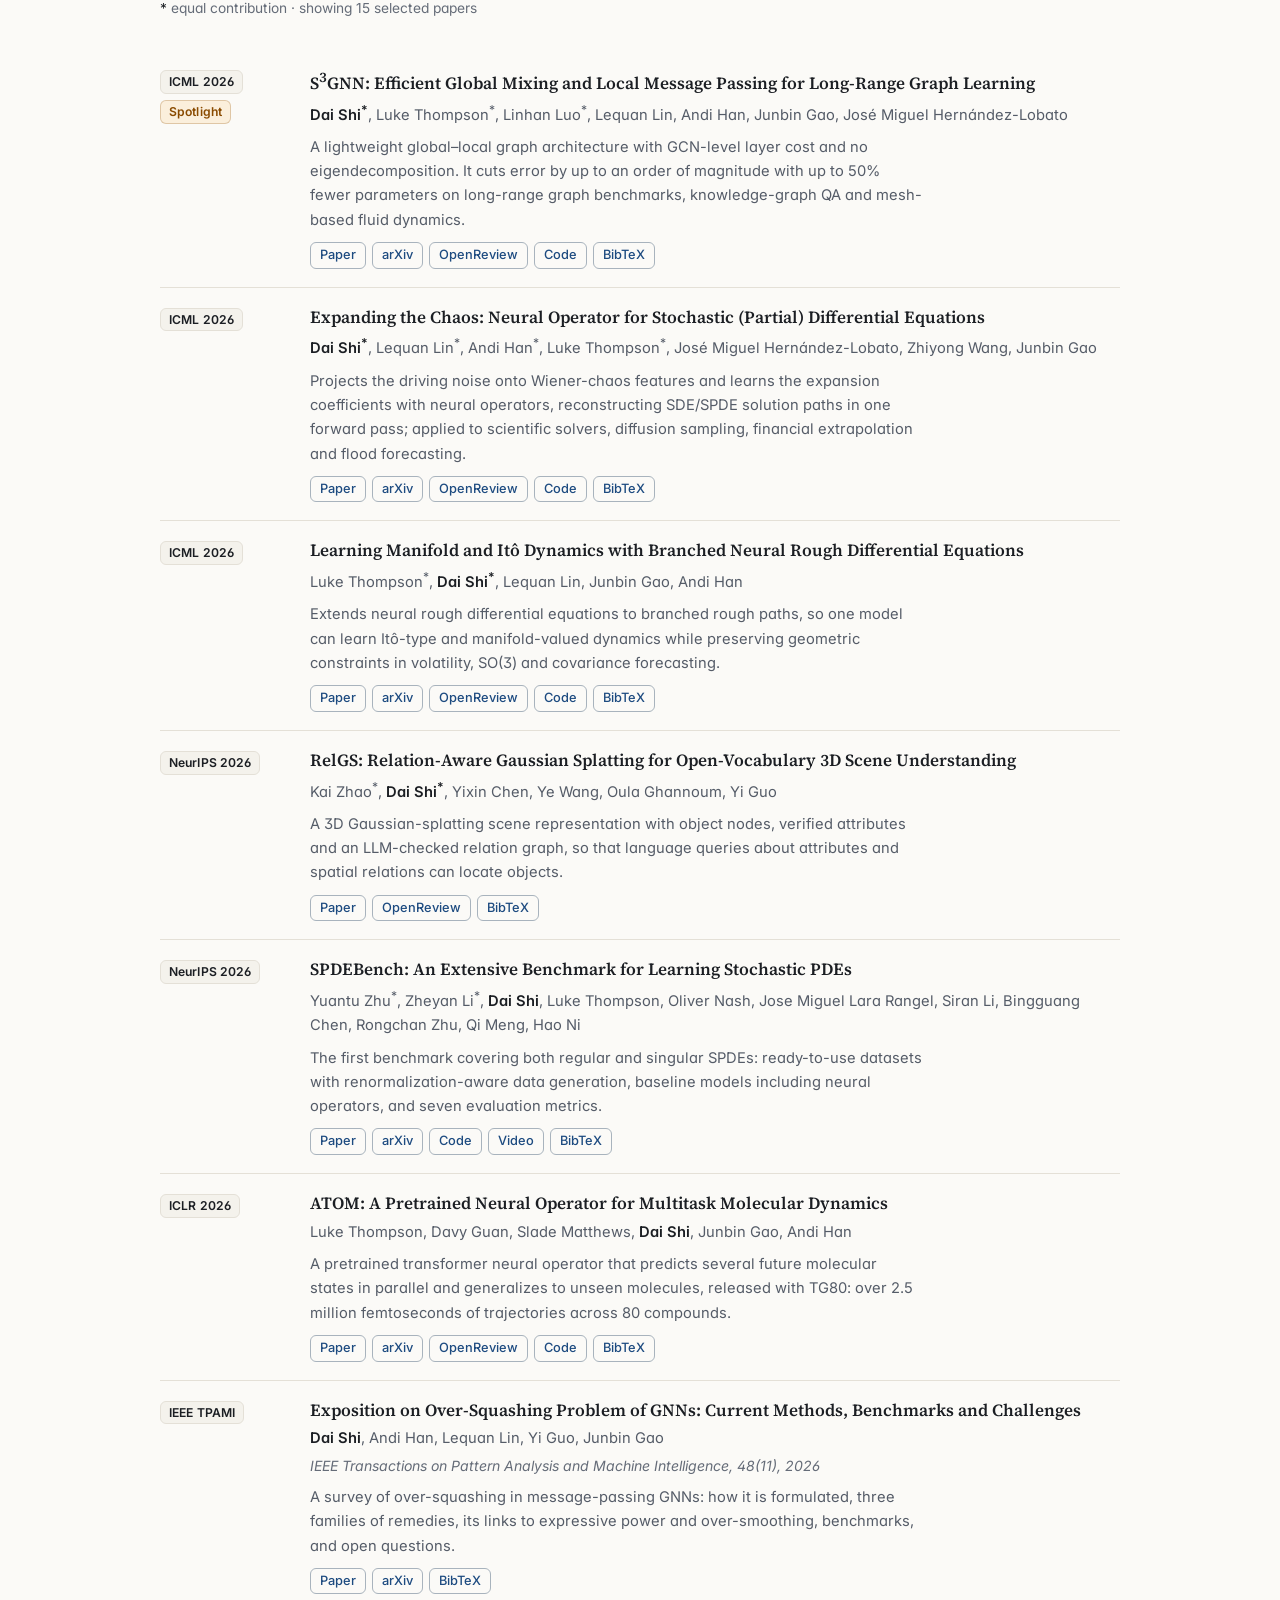
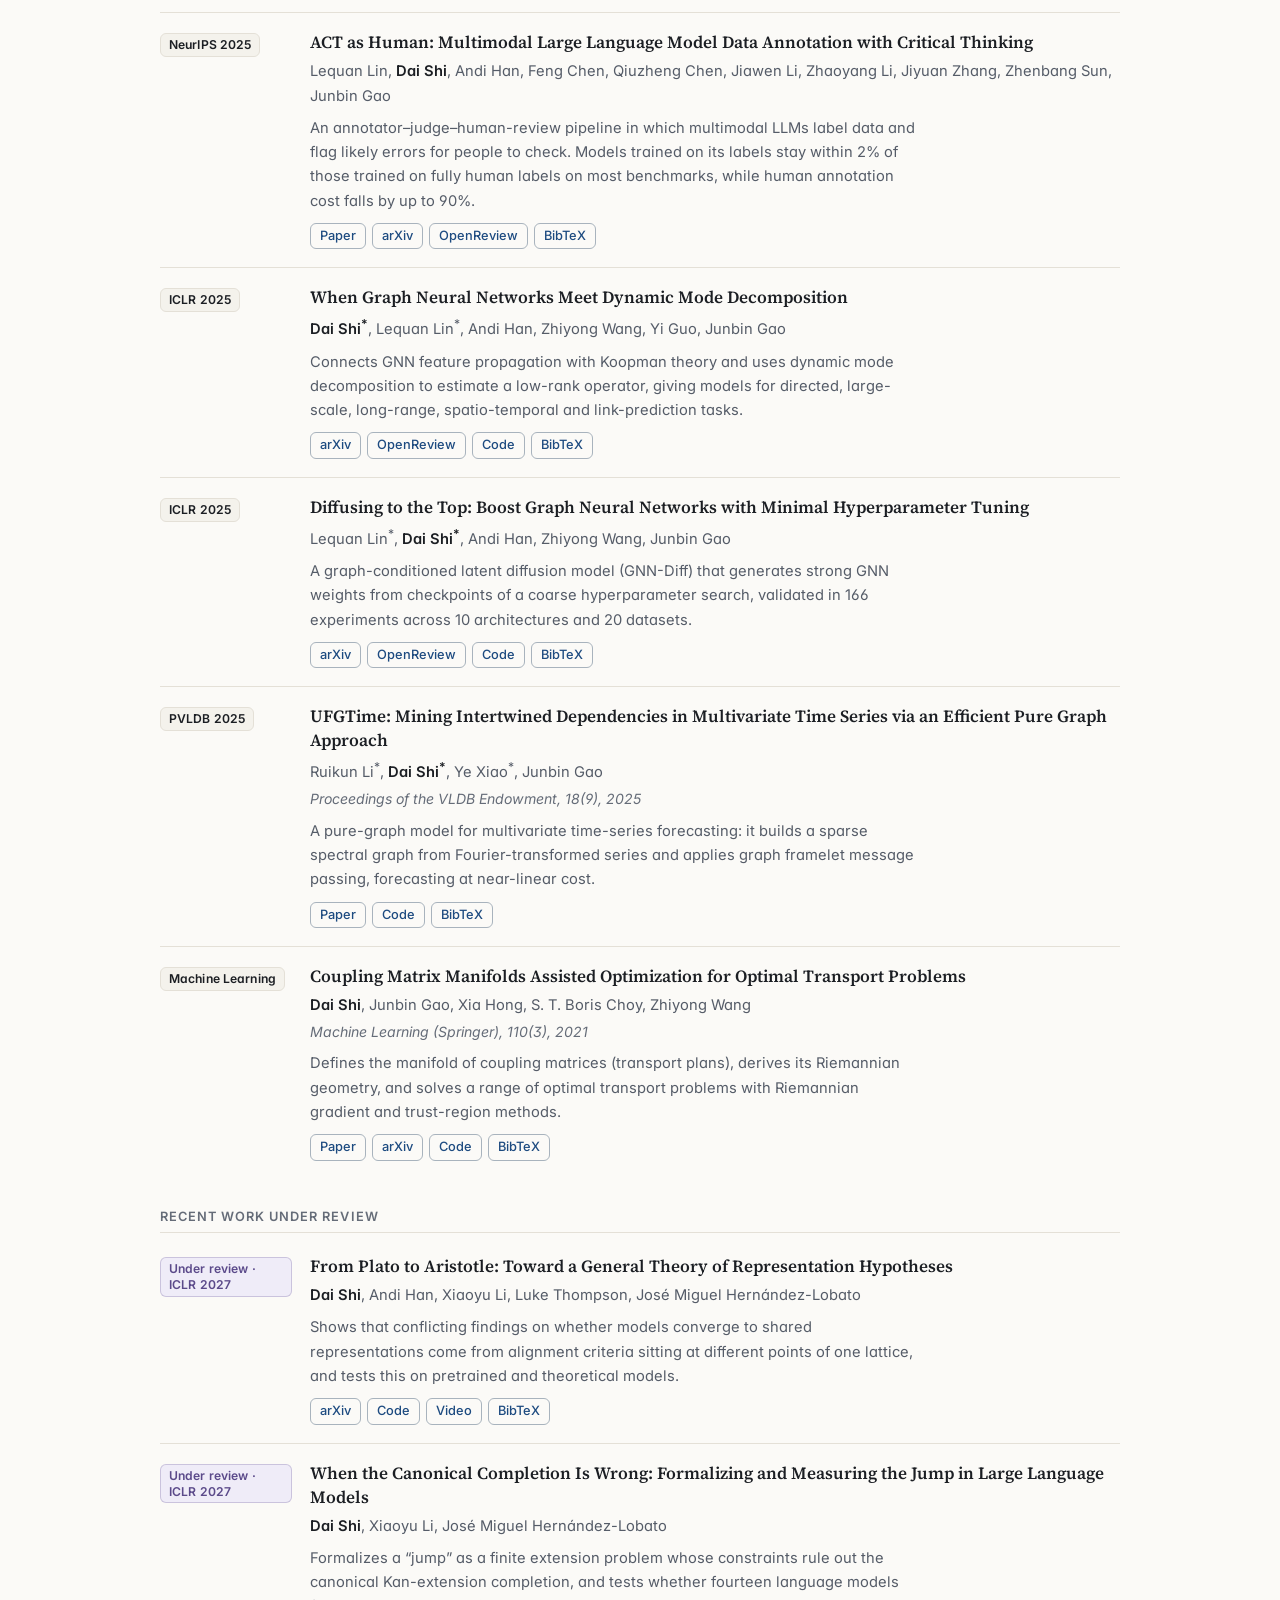
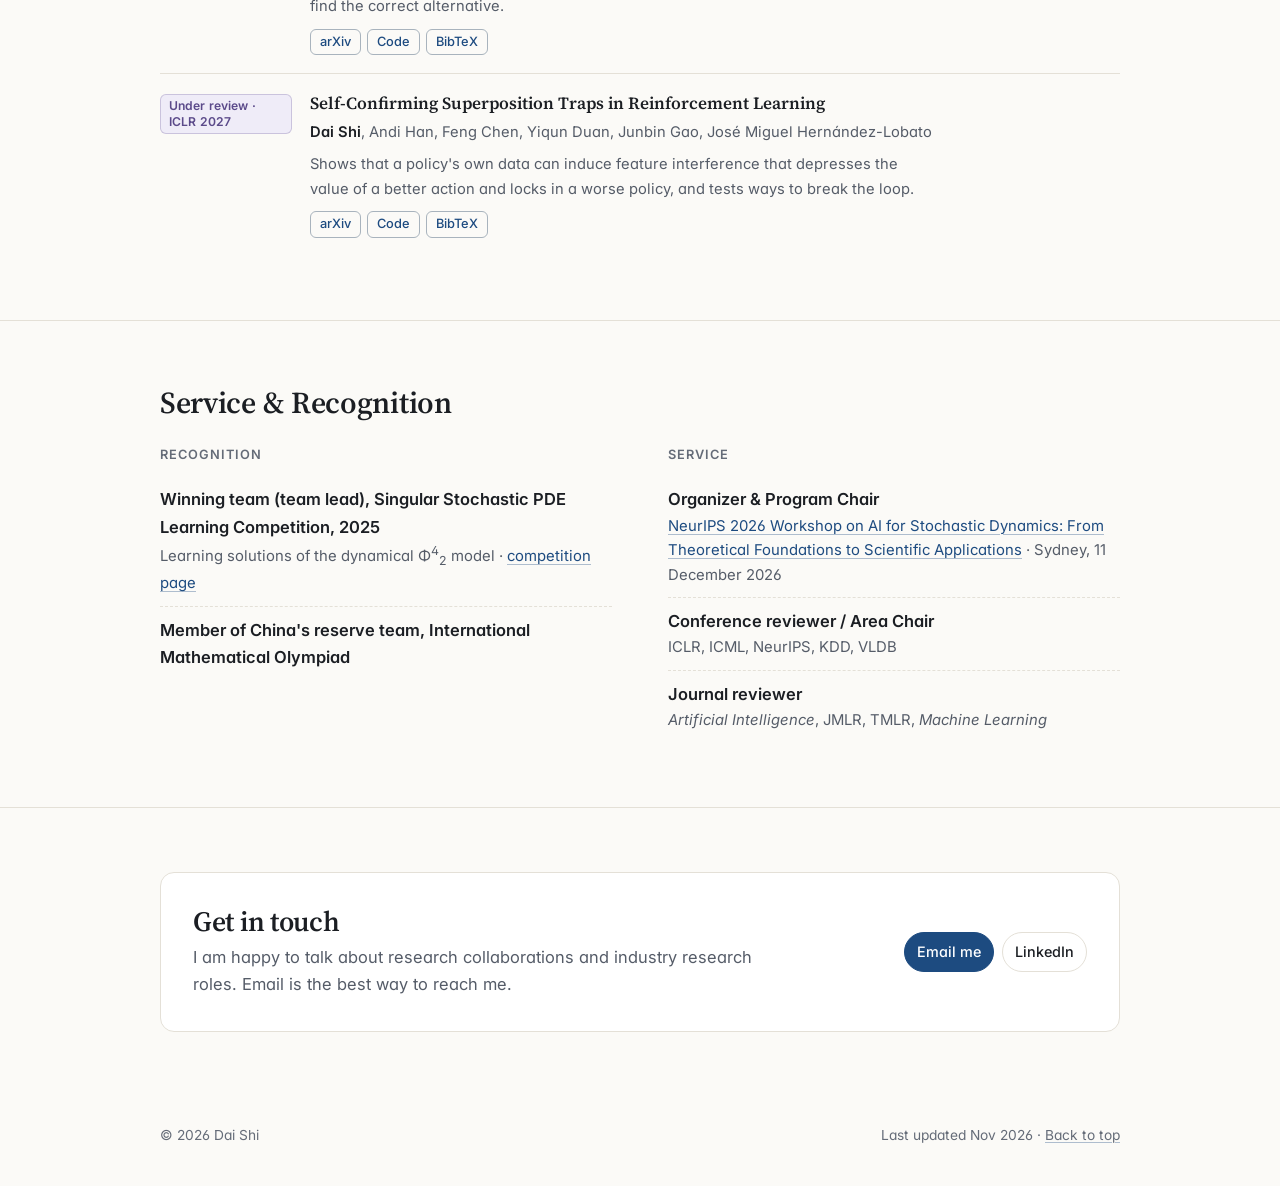
==== commit 9a5f7b11: "News: Grothendieck word-substitution paper accepted to Findings of EACL 2027 Adds the news item with" ====
--- a/index.html
+++ b/index.html
@@ -23,7 +23,7 @@
   <link rel="preconnect" href="https://fonts.googleapis.com">
   <link rel="preconnect" href="https://fonts.gstatic.com" crossorigin>
   <link rel="stylesheet" href="https://fonts.googleapis.com/css2?family=Inter:wght@400;500;600&family=Source+Serif+4:wght@400;600&display=swap">
-  <link rel="stylesheet" href="assets/css/style.css?v=20261108b">
+  <link rel="stylesheet" href="assets/css/style.css?v=20261113">
 
   <script>
     // Apply a saved theme before first paint to avoid a flash.
@@ -403,10 +403,10 @@
     </div>
   </footer>
 
-  <script src="assets/js/data.js?v=20261108b"></script>
-  <script src="assets/js/bibtex.js?v=20261108b"></script>
-  <script src="assets/js/main.js?v=20261108b"></script>
-  <script src="assets/js/yang-mills.js?v=20261108b"></script>
-  <script src="assets/js/sky.js?v=20261108b"></script>
+  <script src="assets/js/data.js?v=20261113"></script>
+  <script src="assets/js/bibtex.js?v=20261113"></script>
+  <script src="assets/js/main.js?v=20261113"></script>
+  <script src="assets/js/yang-mills.js?v=20261113"></script>
+  <script src="assets/js/sky.js?v=20261113"></script>
 </body>
 </html>
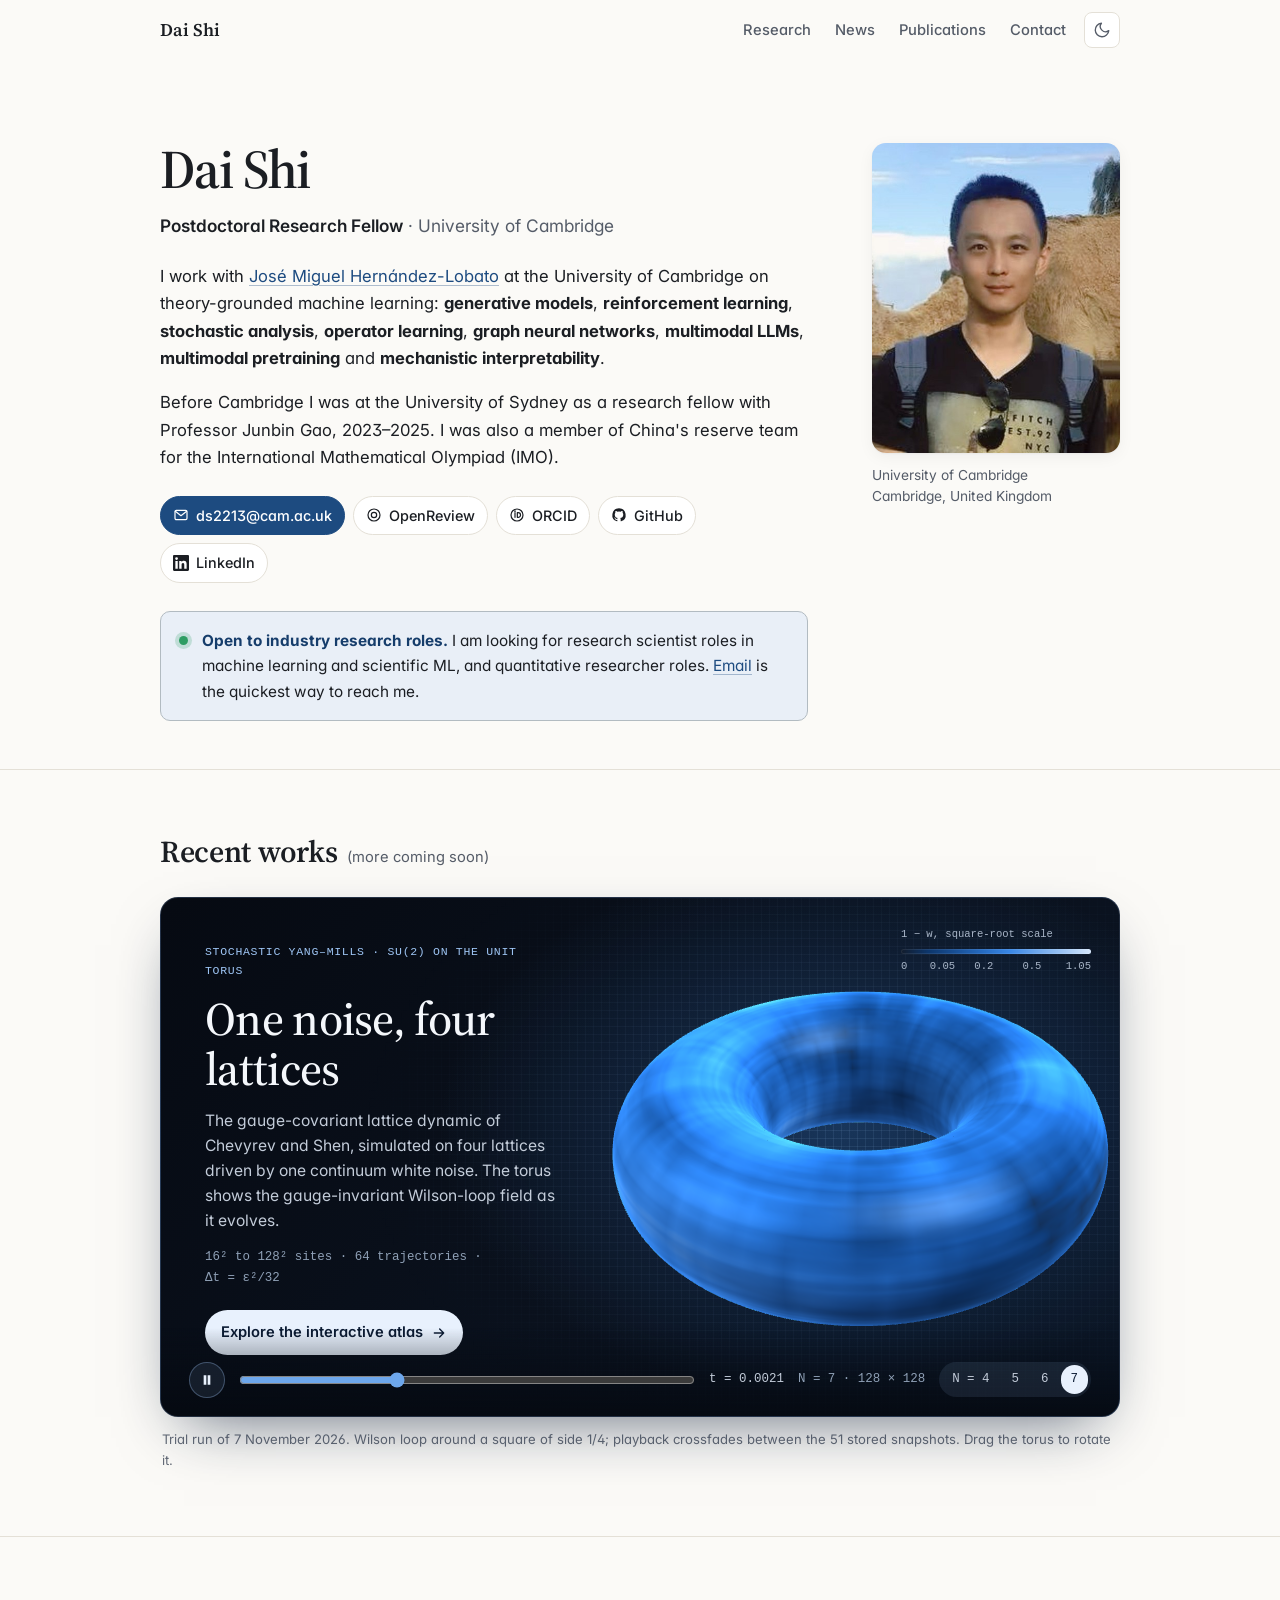
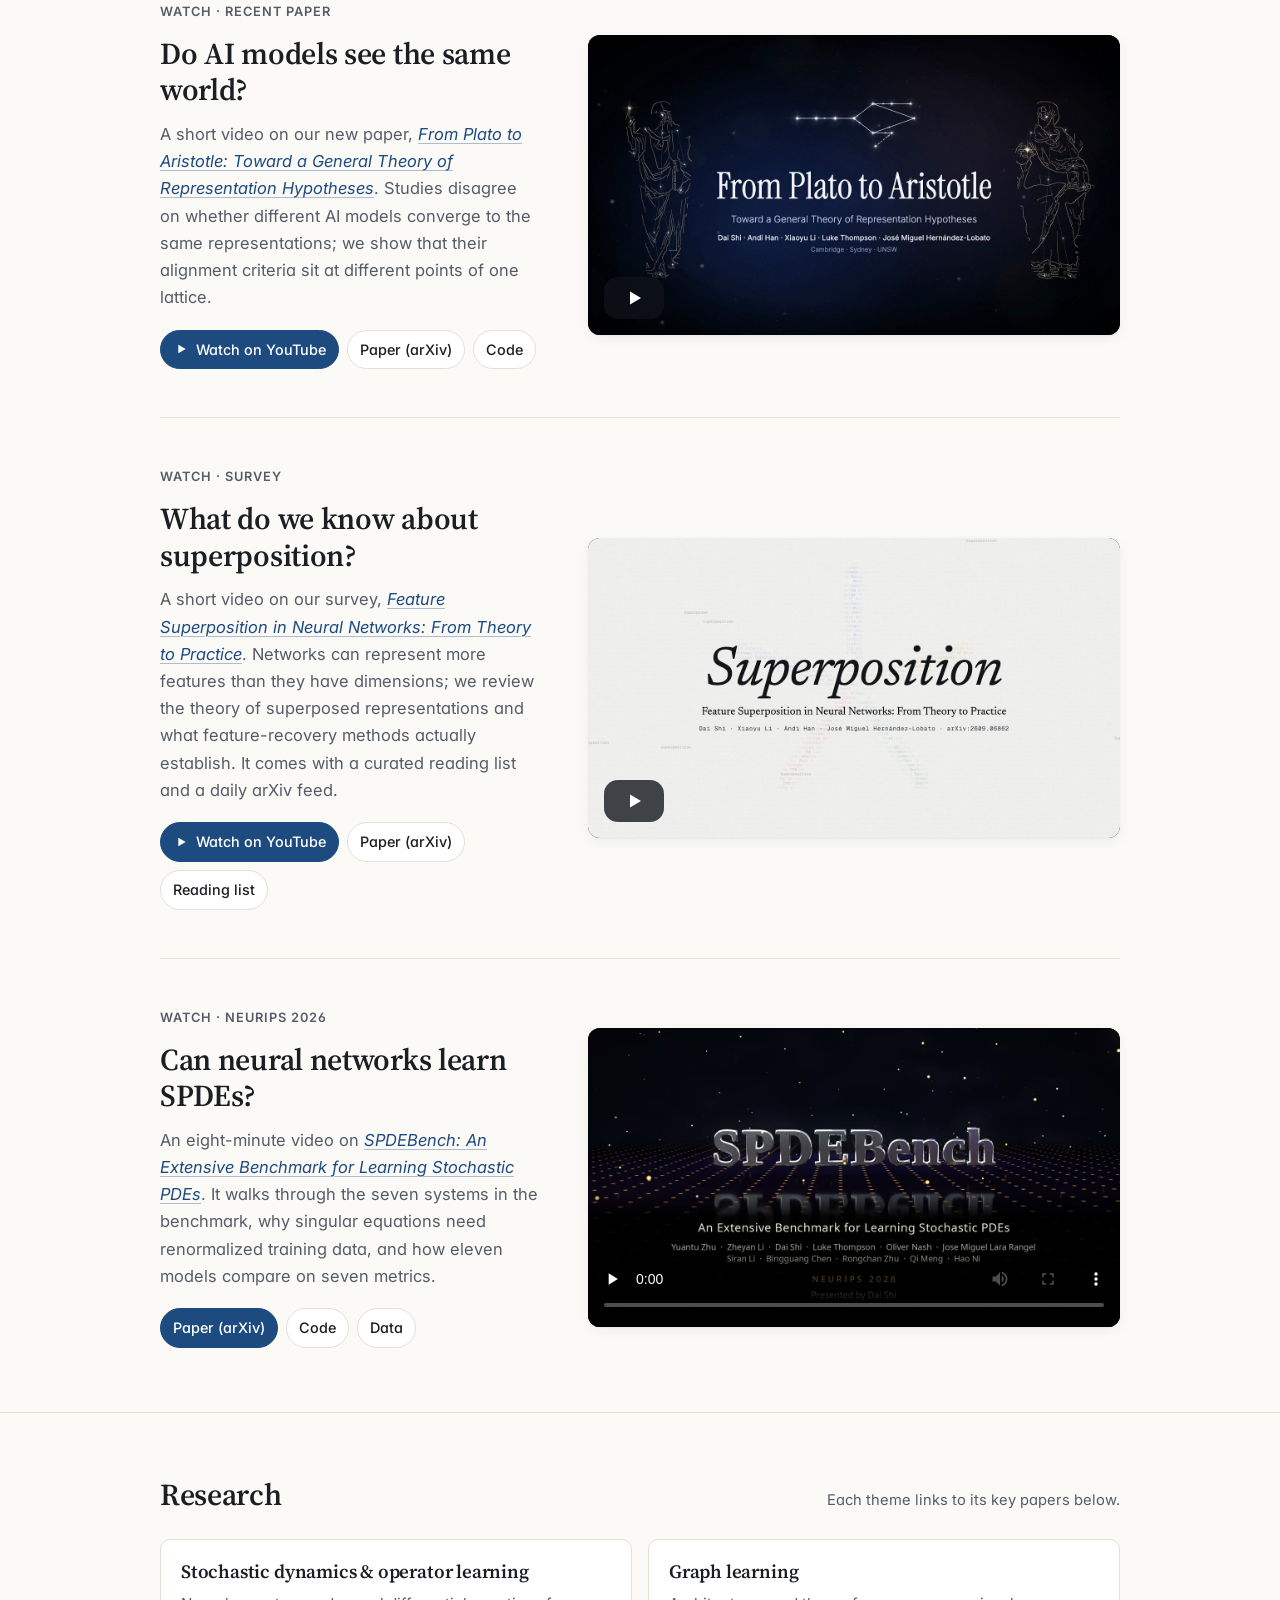
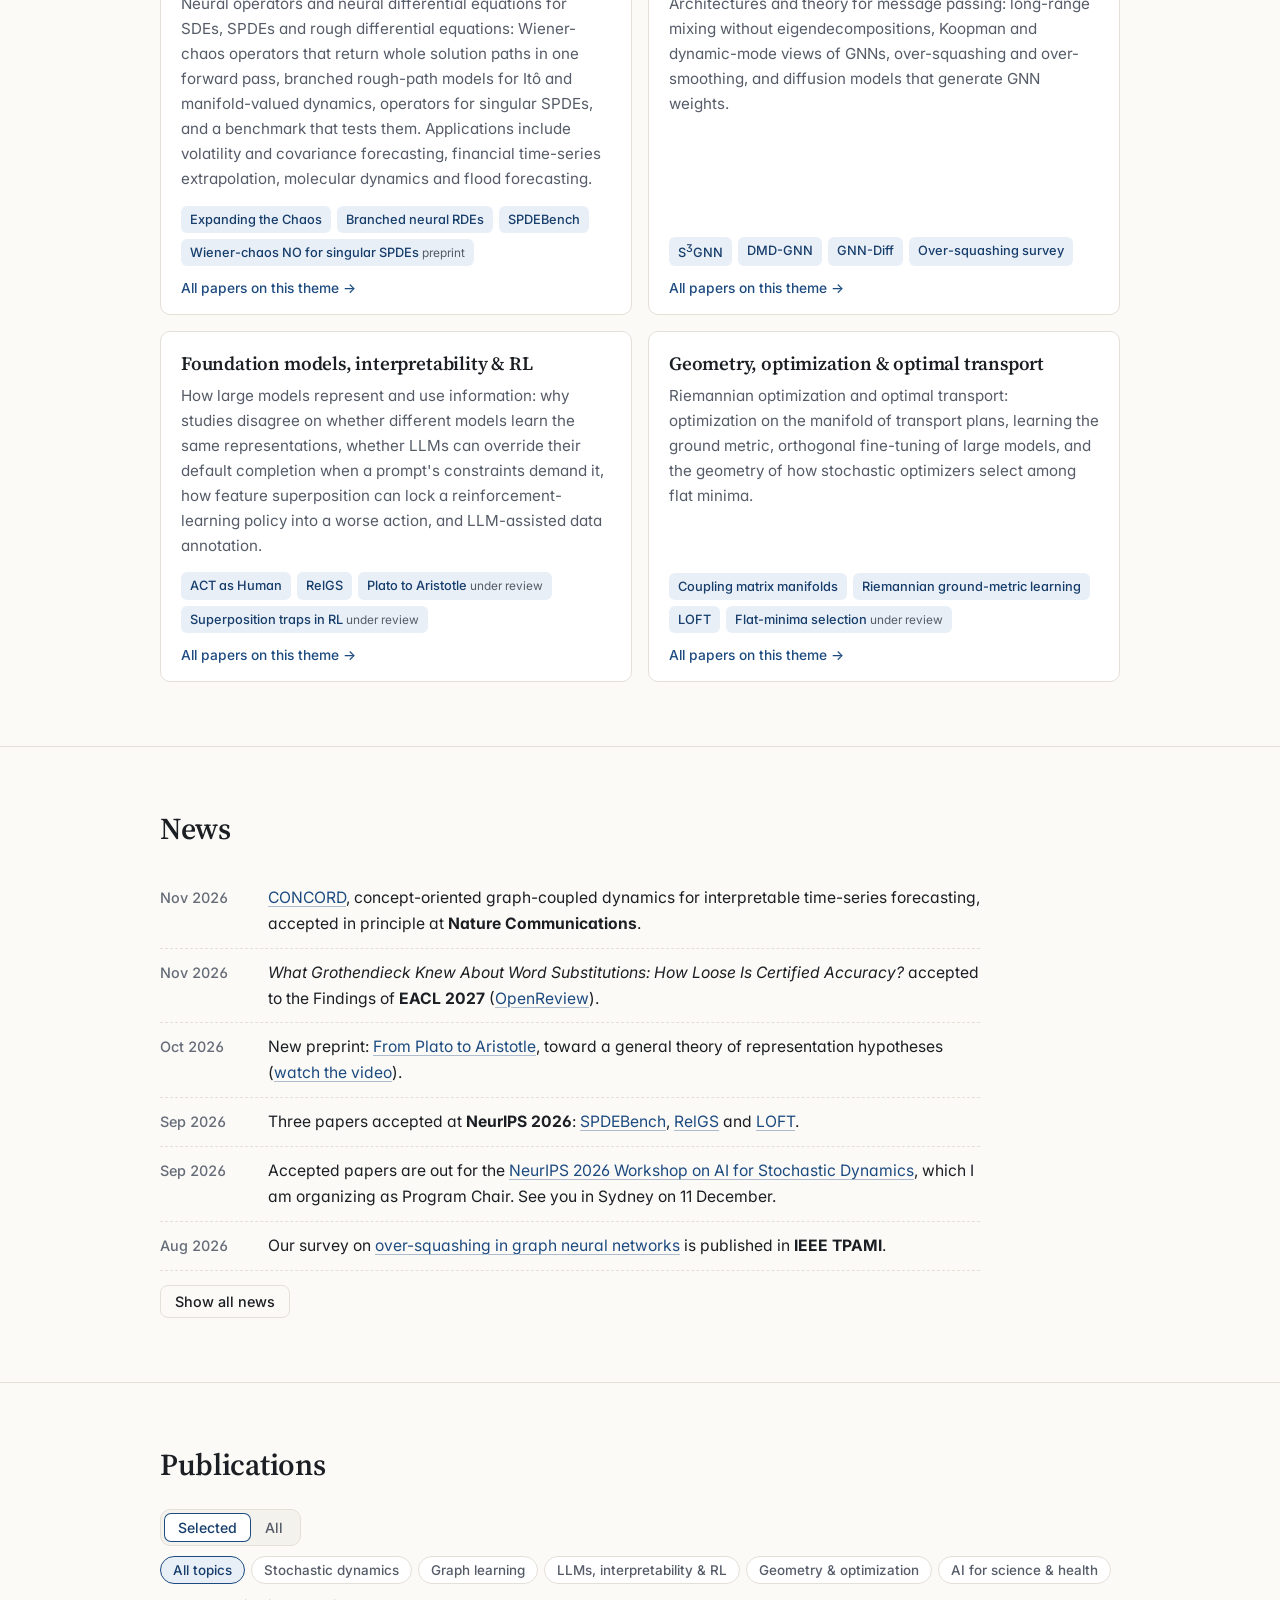
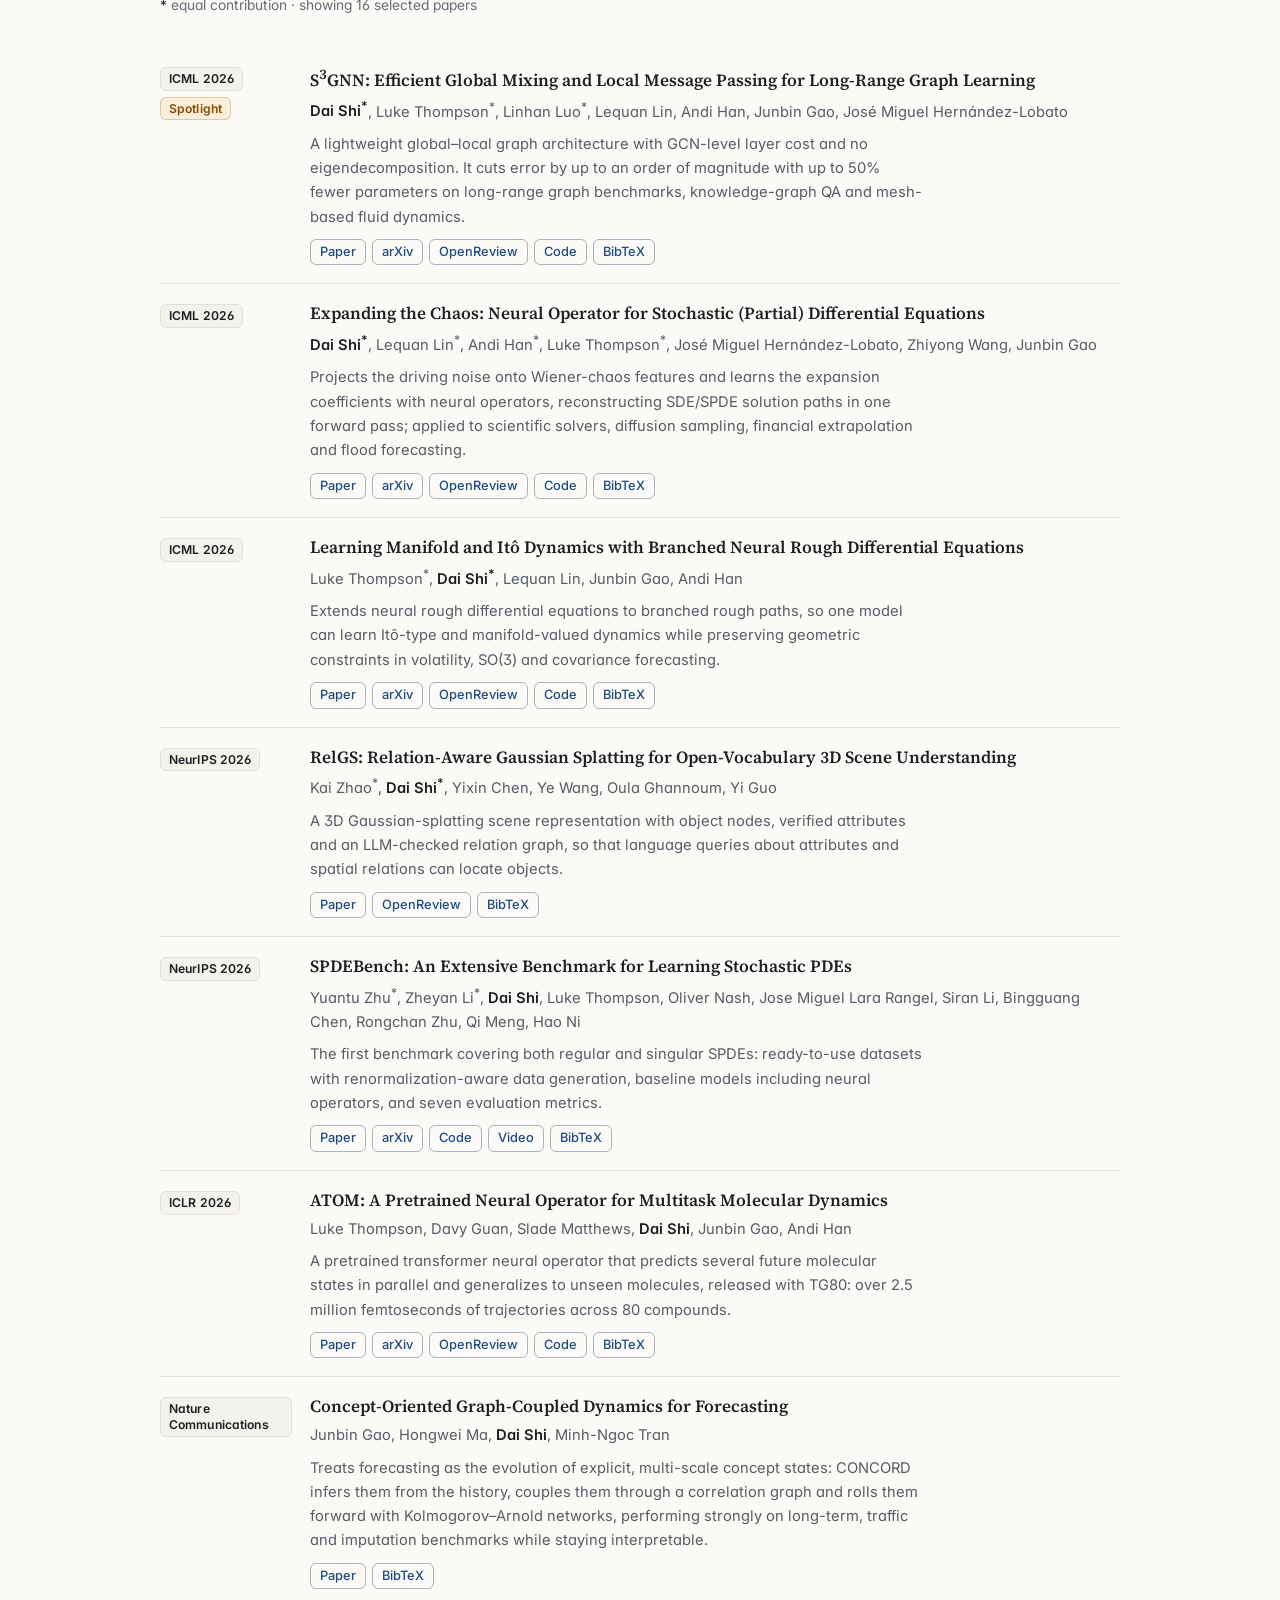
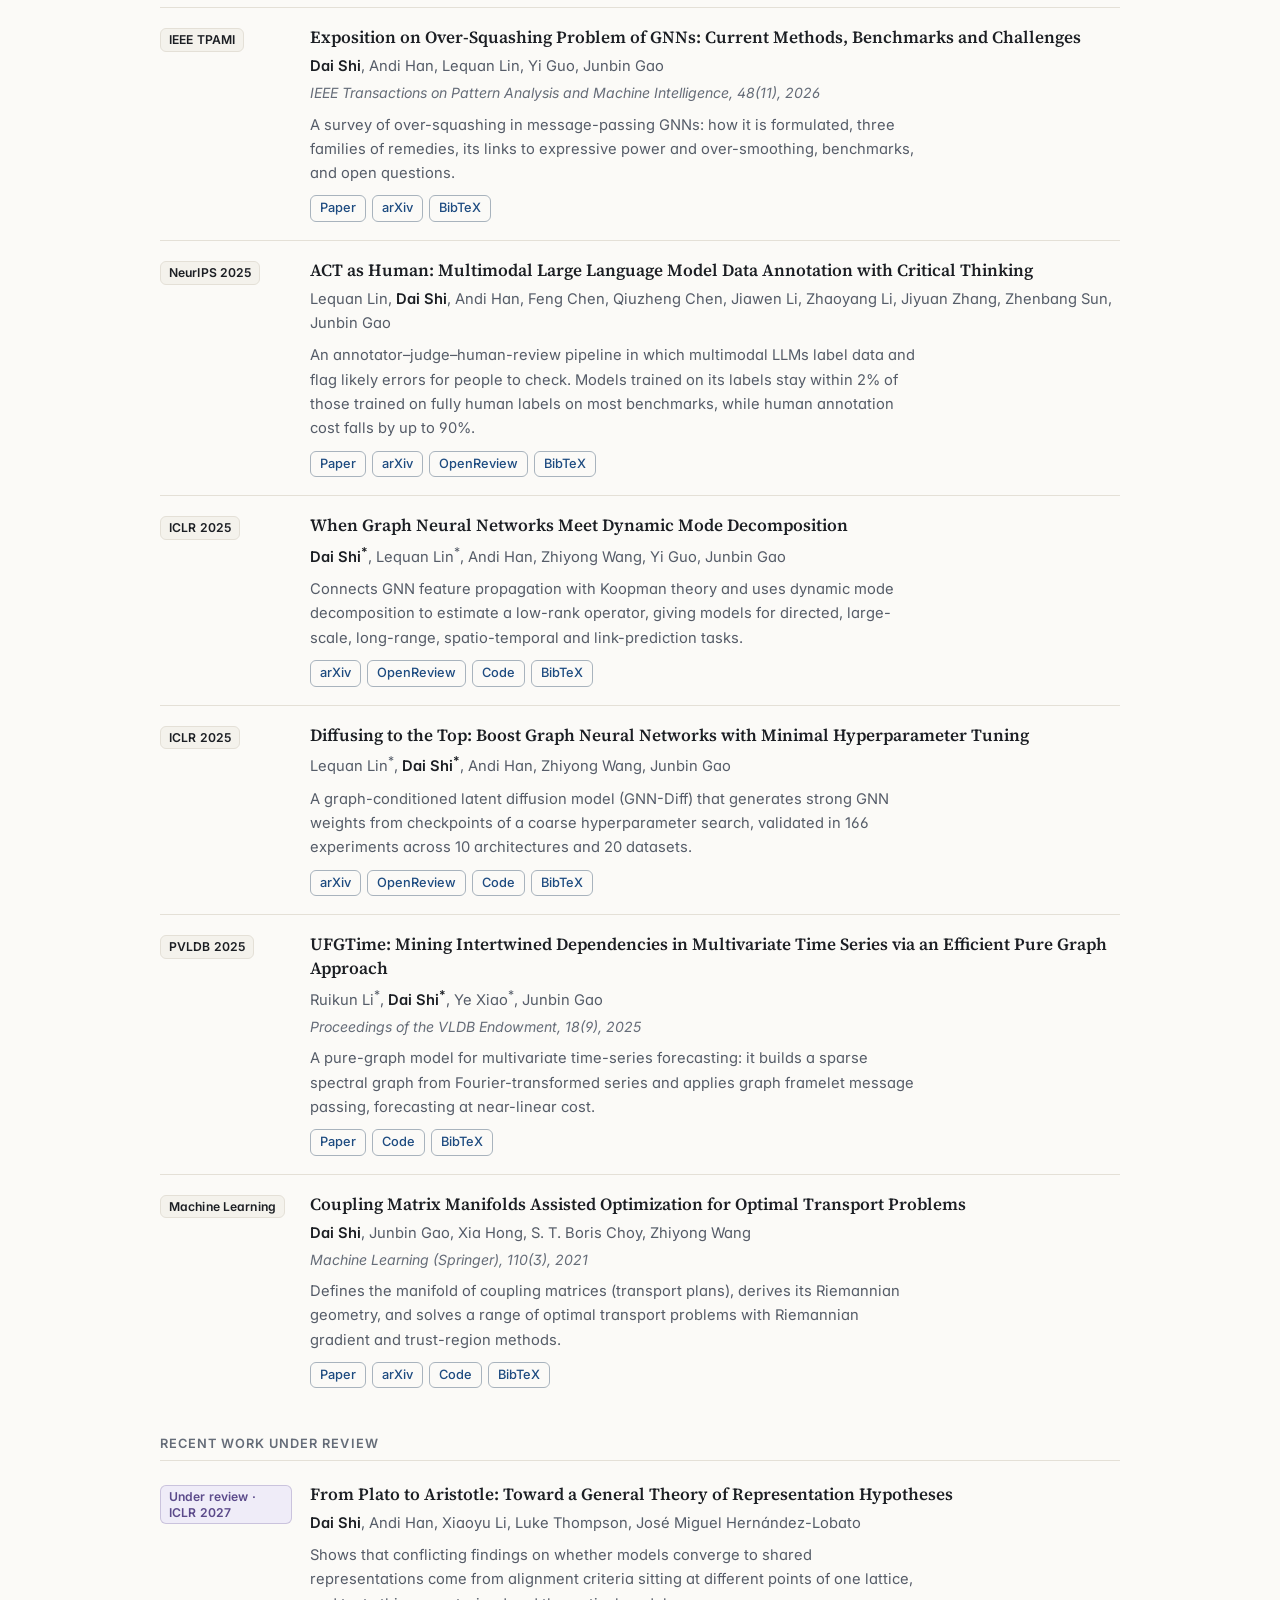
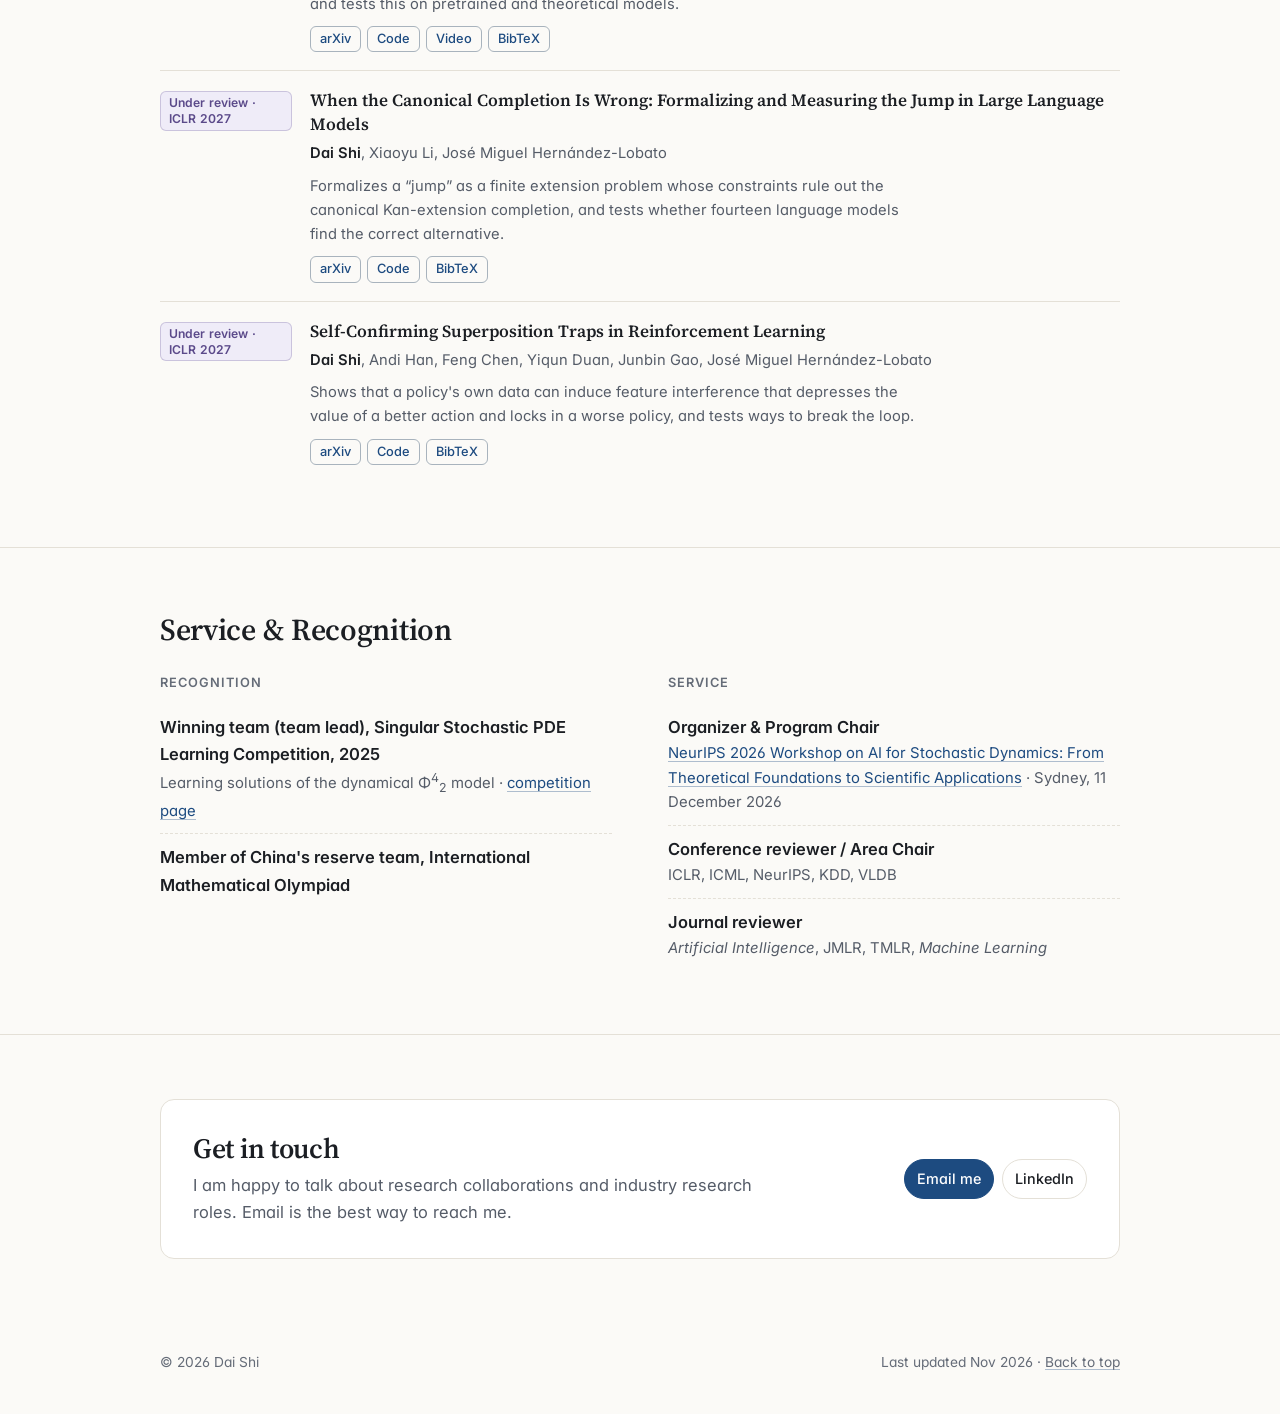
==== commit b25e12b0: "CONCORD accepted in principle at Nature Communications Moves the paper from preprints to the 2026 jo" ====
--- a/index.html
+++ b/index.html
@@ -23,7 +23,7 @@
   <link rel="preconnect" href="https://fonts.googleapis.com">
   <link rel="preconnect" href="https://fonts.gstatic.com" crossorigin>
   <link rel="stylesheet" href="https://fonts.googleapis.com/css2?family=Inter:wght@400;500;600&family=Source+Serif+4:wght@400;600&display=swap">
-  <link rel="stylesheet" href="assets/css/style.css?v=20261113">
+  <link rel="stylesheet" href="assets/css/style.css?v=20261118">
 
   <script>
     // Apply a saved theme before first paint to avoid a flash.
@@ -403,10 +403,10 @@
     </div>
   </footer>
 
-  <script src="assets/js/data.js?v=20261113"></script>
-  <script src="assets/js/bibtex.js?v=20261113"></script>
-  <script src="assets/js/main.js?v=20261113"></script>
-  <script src="assets/js/yang-mills.js?v=20261113"></script>
-  <script src="assets/js/sky.js?v=20261113"></script>
+  <script src="assets/js/data.js?v=20261118"></script>
+  <script src="assets/js/bibtex.js?v=20261118"></script>
+  <script src="assets/js/main.js?v=20261118"></script>
+  <script src="assets/js/yang-mills.js?v=20261118"></script>
+  <script src="assets/js/sky.js?v=20261118"></script>
 </body>
 </html>
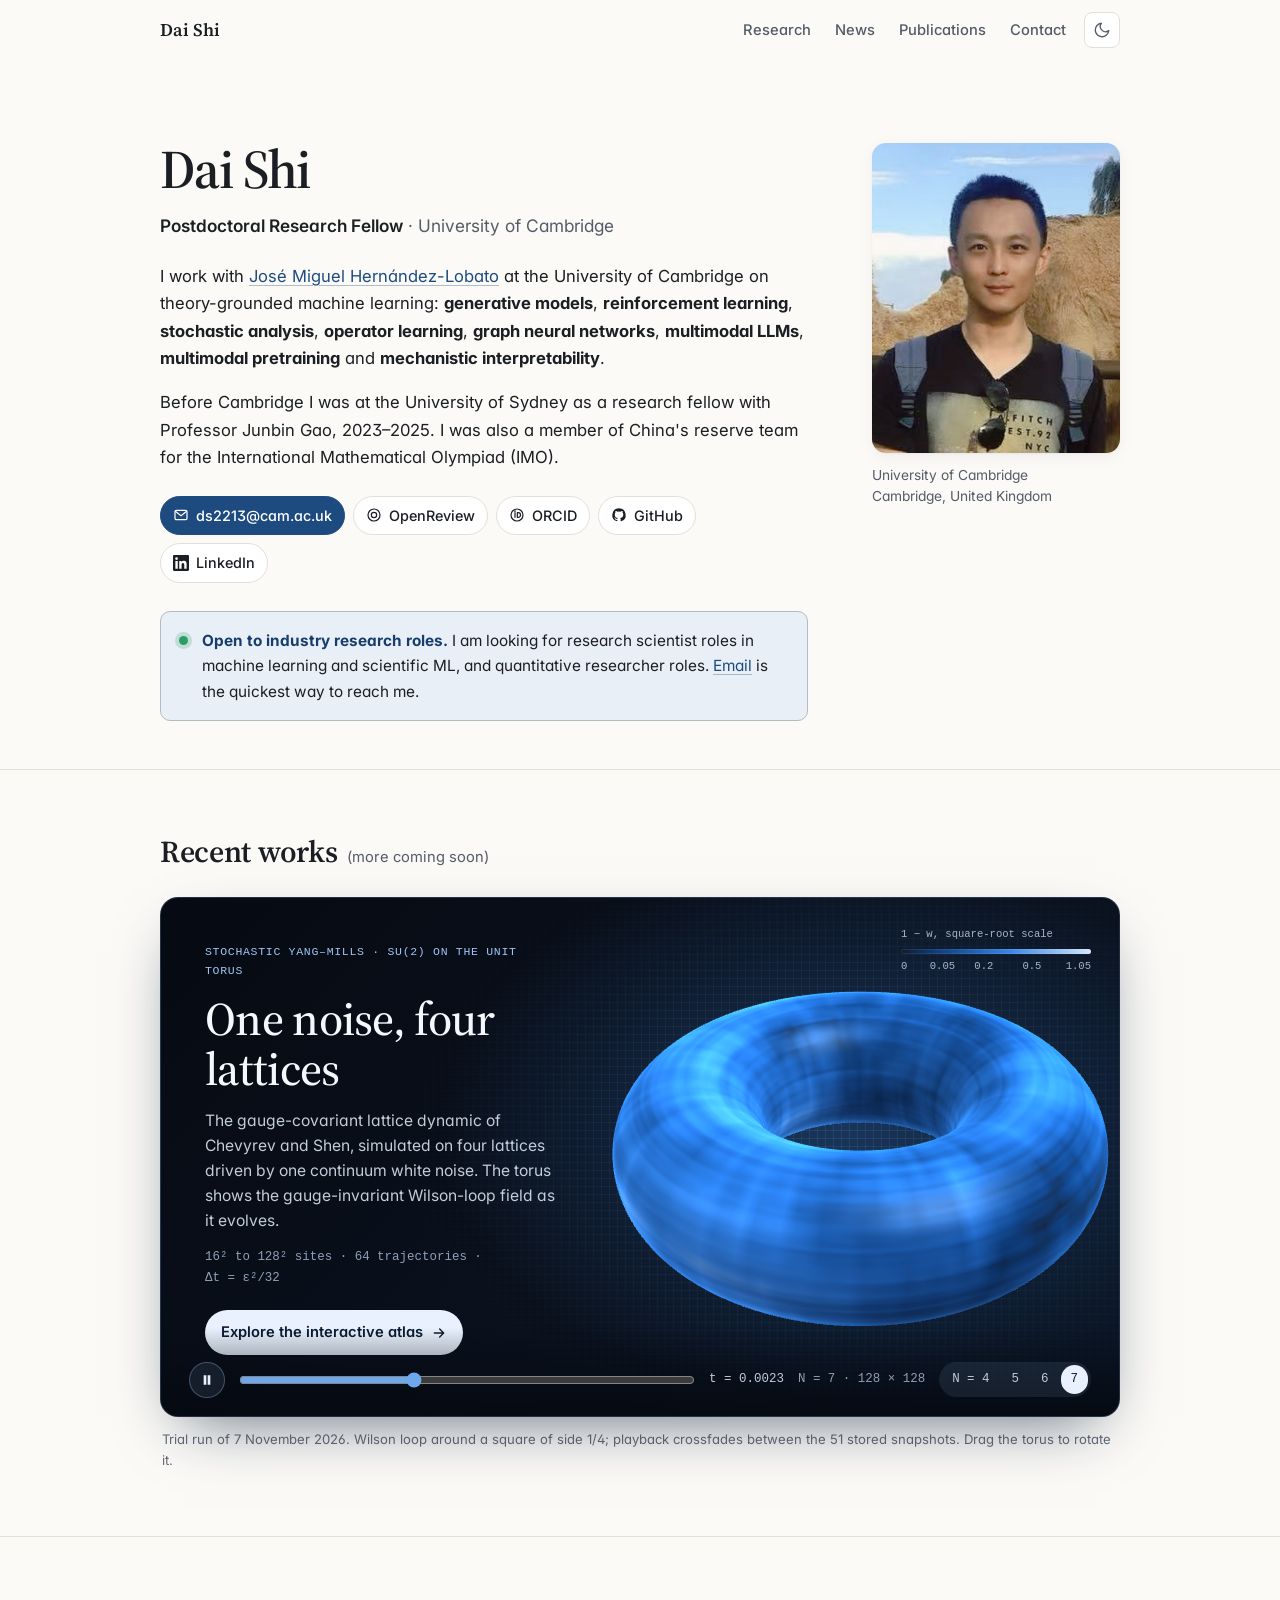
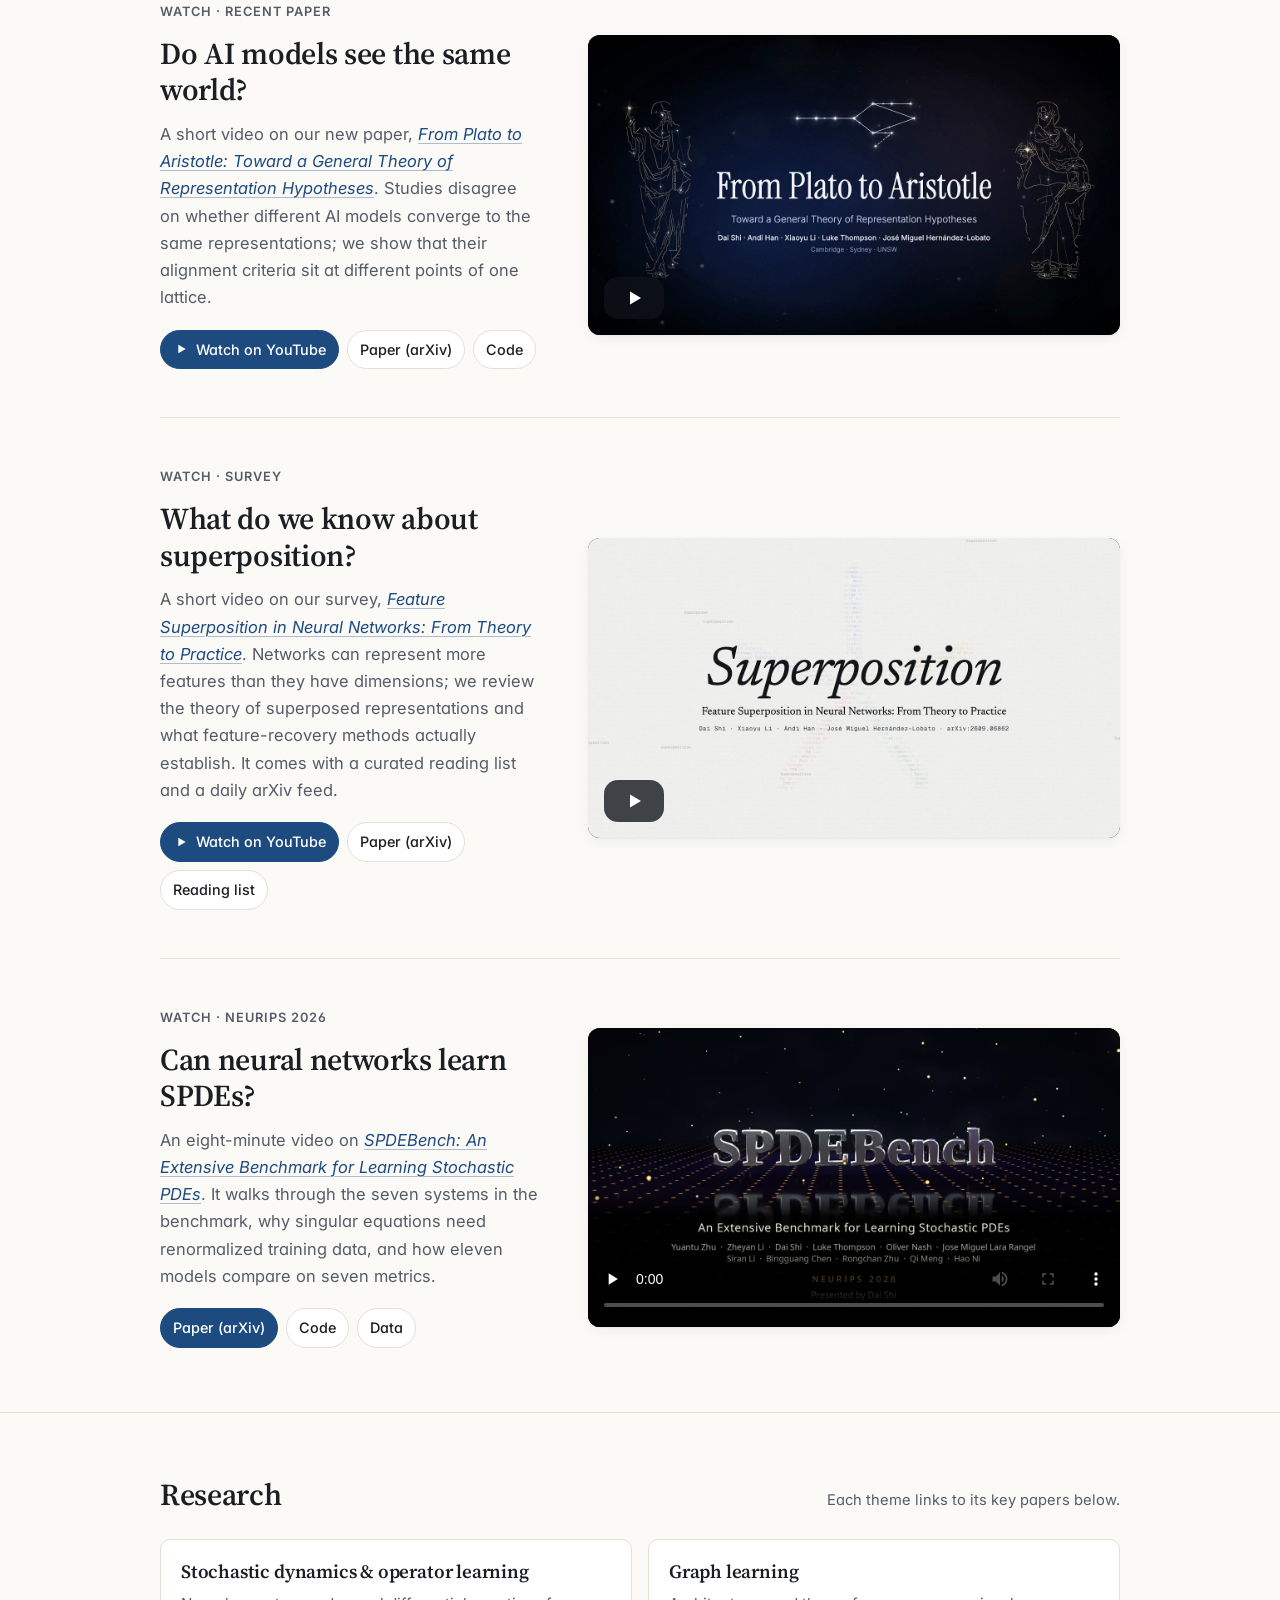
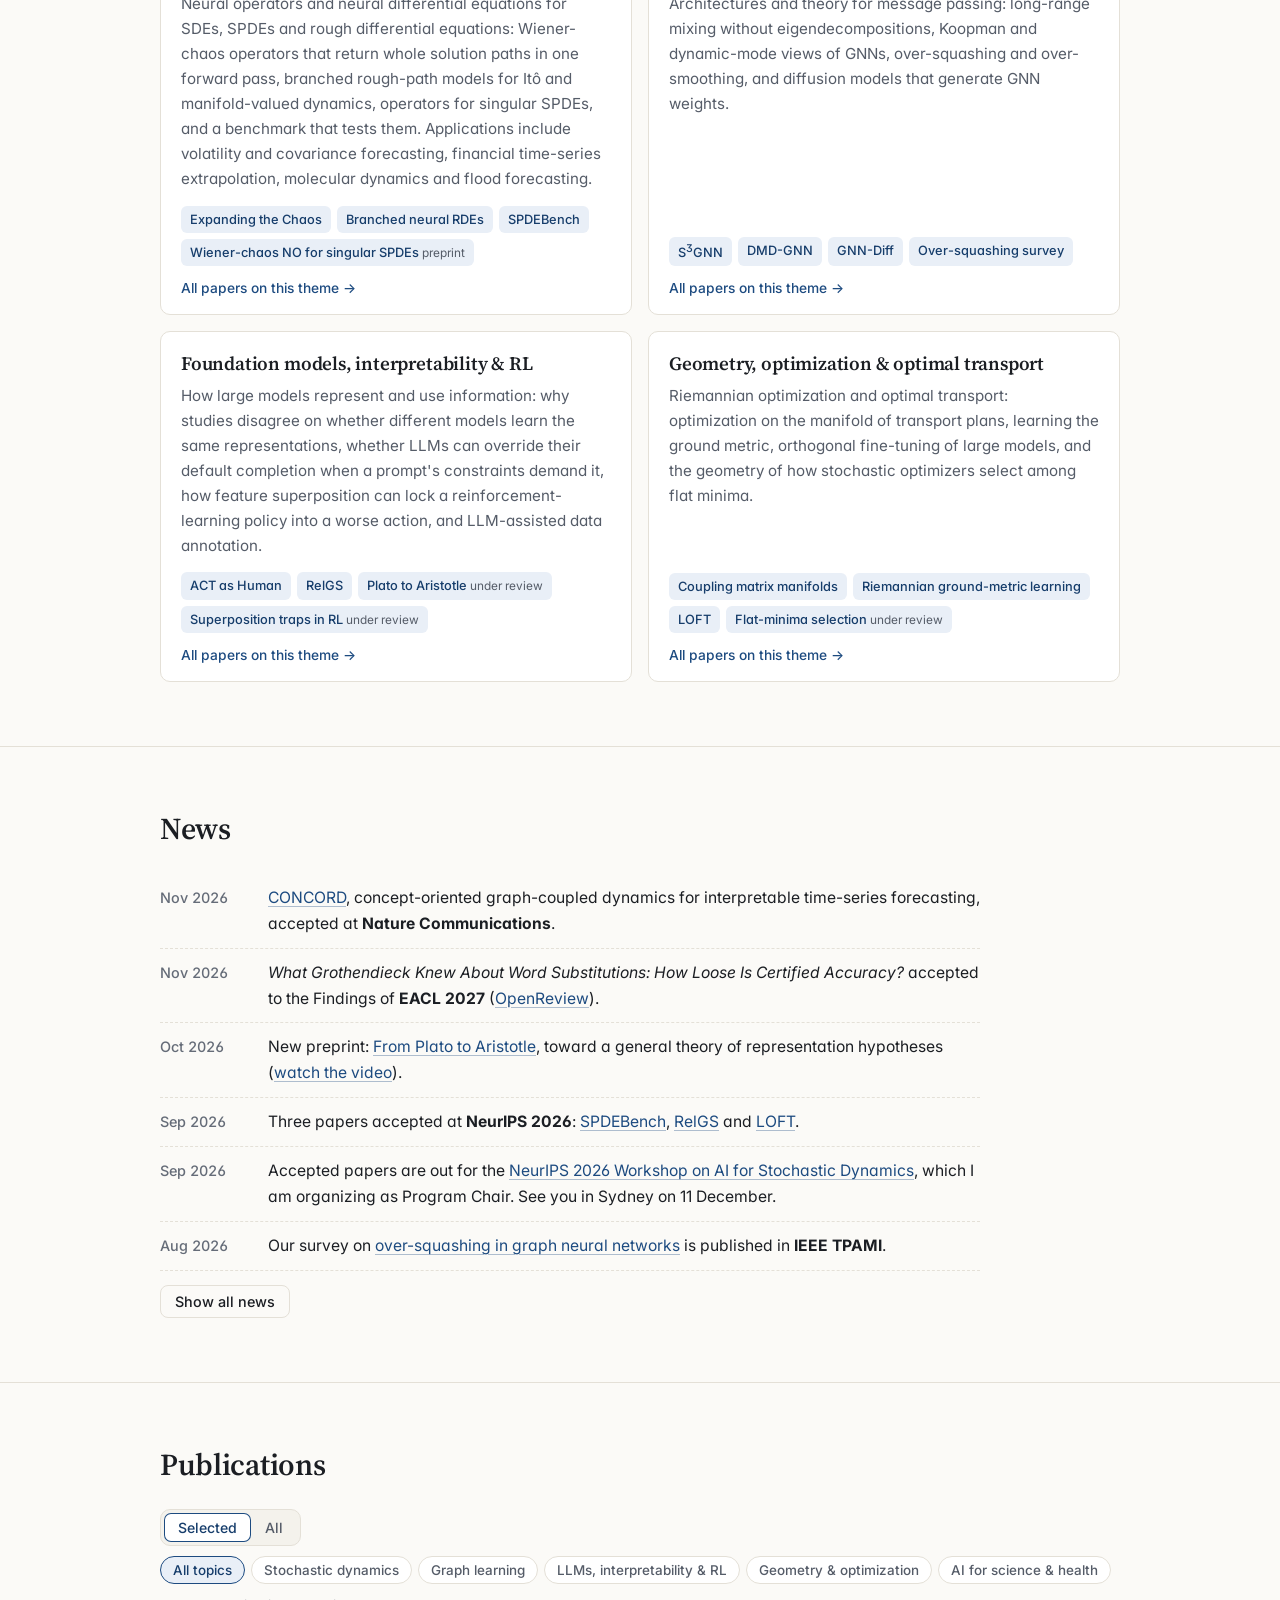
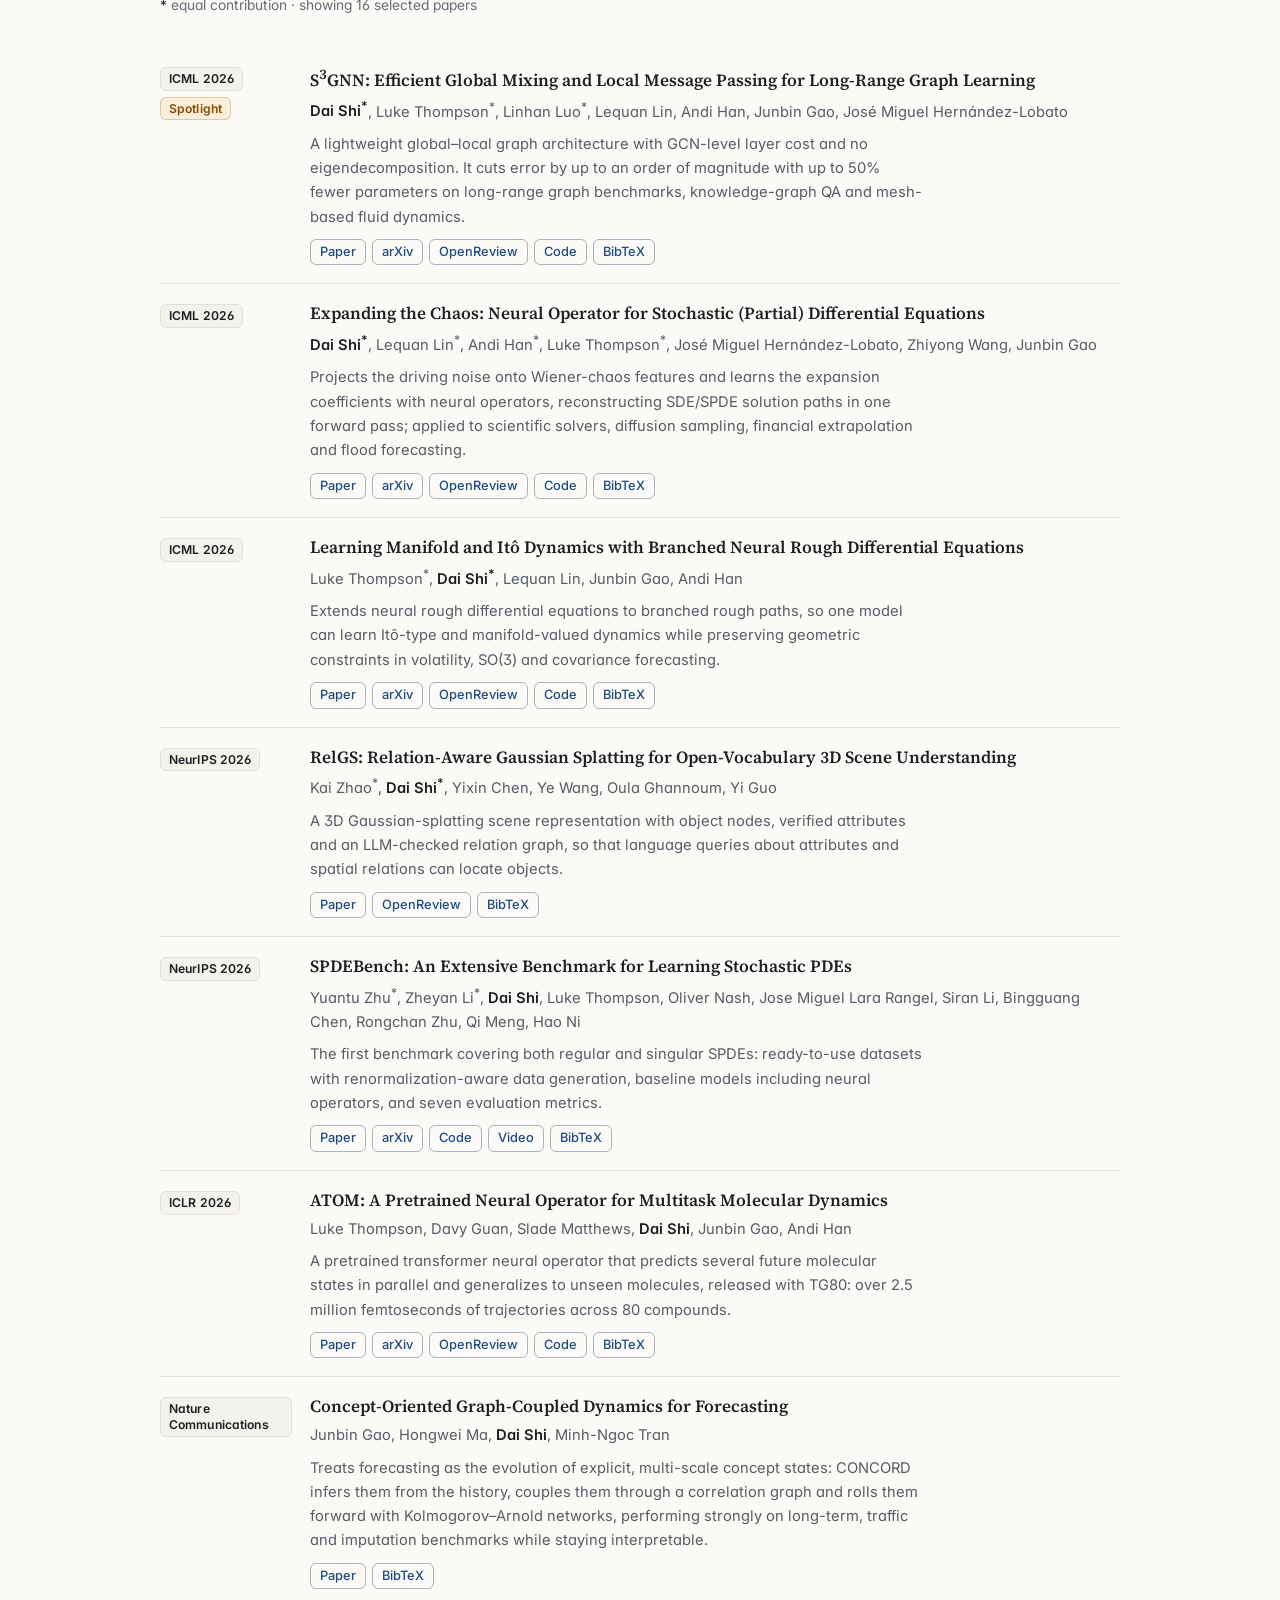
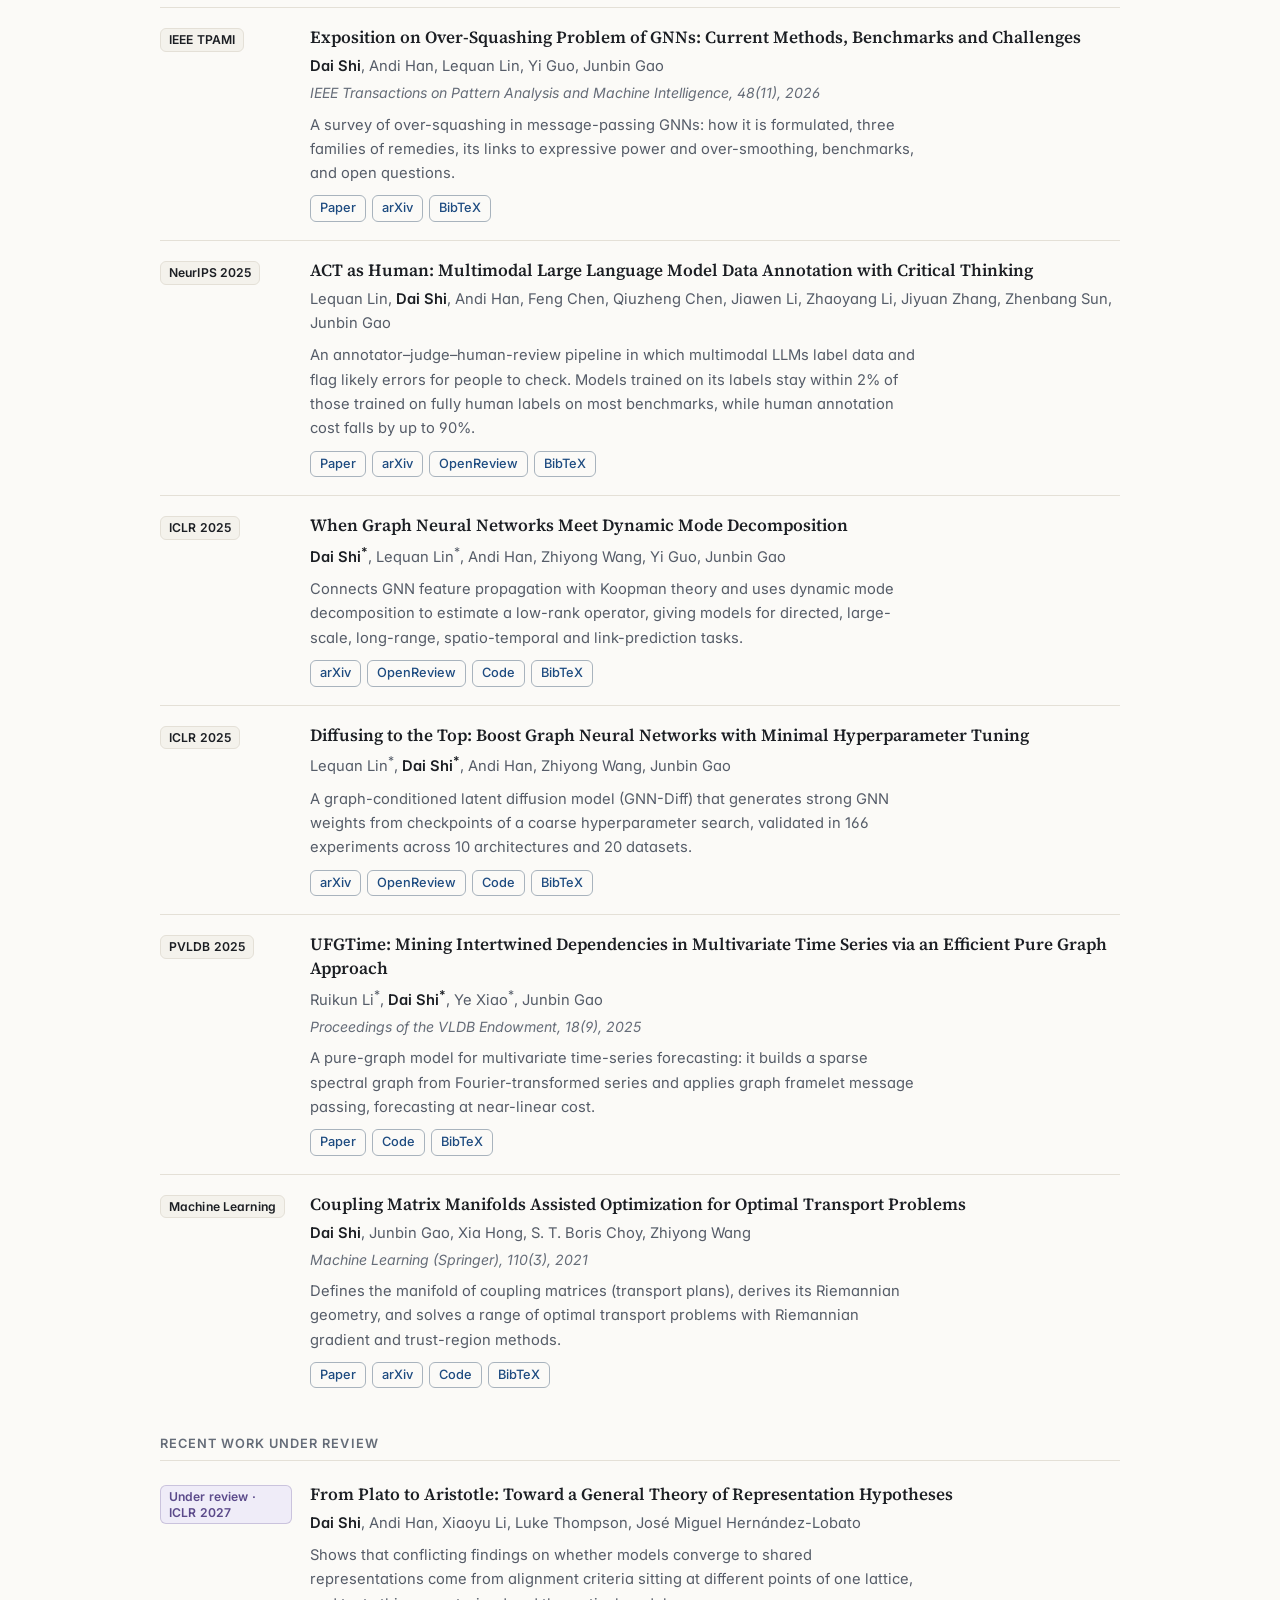
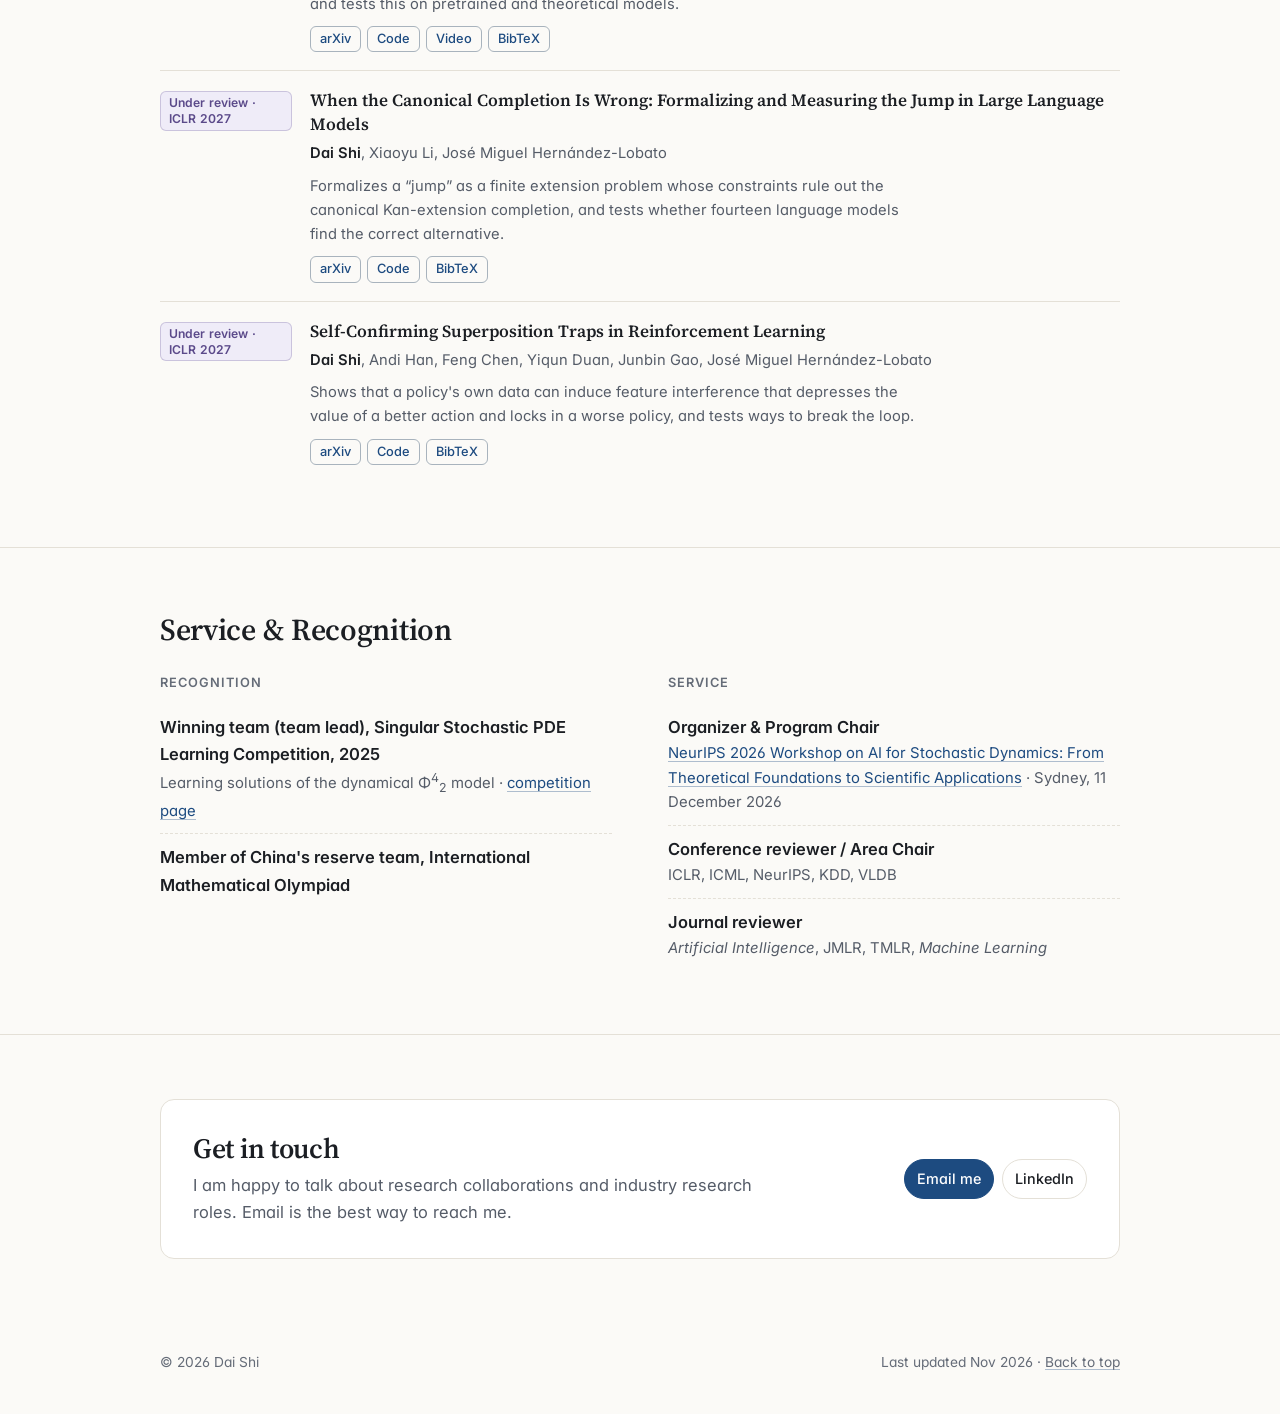
==== commit fb239eb4: "News: say CONCORD was accepted at Nature Communications Co-Authored-By: Claude Opus 5.5 <noreply@ant" ====
--- a/index.html
+++ b/index.html
@@ -23,7 +23,7 @@
   <link rel="preconnect" href="https://fonts.googleapis.com">
   <link rel="preconnect" href="https://fonts.gstatic.com" crossorigin>
   <link rel="stylesheet" href="https://fonts.googleapis.com/css2?family=Inter:wght@400;500;600&family=Source+Serif+4:wght@400;600&display=swap">
-  <link rel="stylesheet" href="assets/css/style.css?v=20261118">
+  <link rel="stylesheet" href="assets/css/style.css?v=20261118b">
 
   <script>
     // Apply a saved theme before first paint to avoid a flash.
@@ -403,10 +403,10 @@
     </div>
   </footer>
 
-  <script src="assets/js/data.js?v=20261118"></script>
-  <script src="assets/js/bibtex.js?v=20261118"></script>
-  <script src="assets/js/main.js?v=20261118"></script>
-  <script src="assets/js/yang-mills.js?v=20261118"></script>
-  <script src="assets/js/sky.js?v=20261118"></script>
+  <script src="assets/js/data.js?v=20261118b"></script>
+  <script src="assets/js/bibtex.js?v=20261118b"></script>
+  <script src="assets/js/main.js?v=20261118b"></script>
+  <script src="assets/js/yang-mills.js?v=20261118b"></script>
+  <script src="assets/js/sky.js?v=20261118b"></script>
 </body>
 </html>
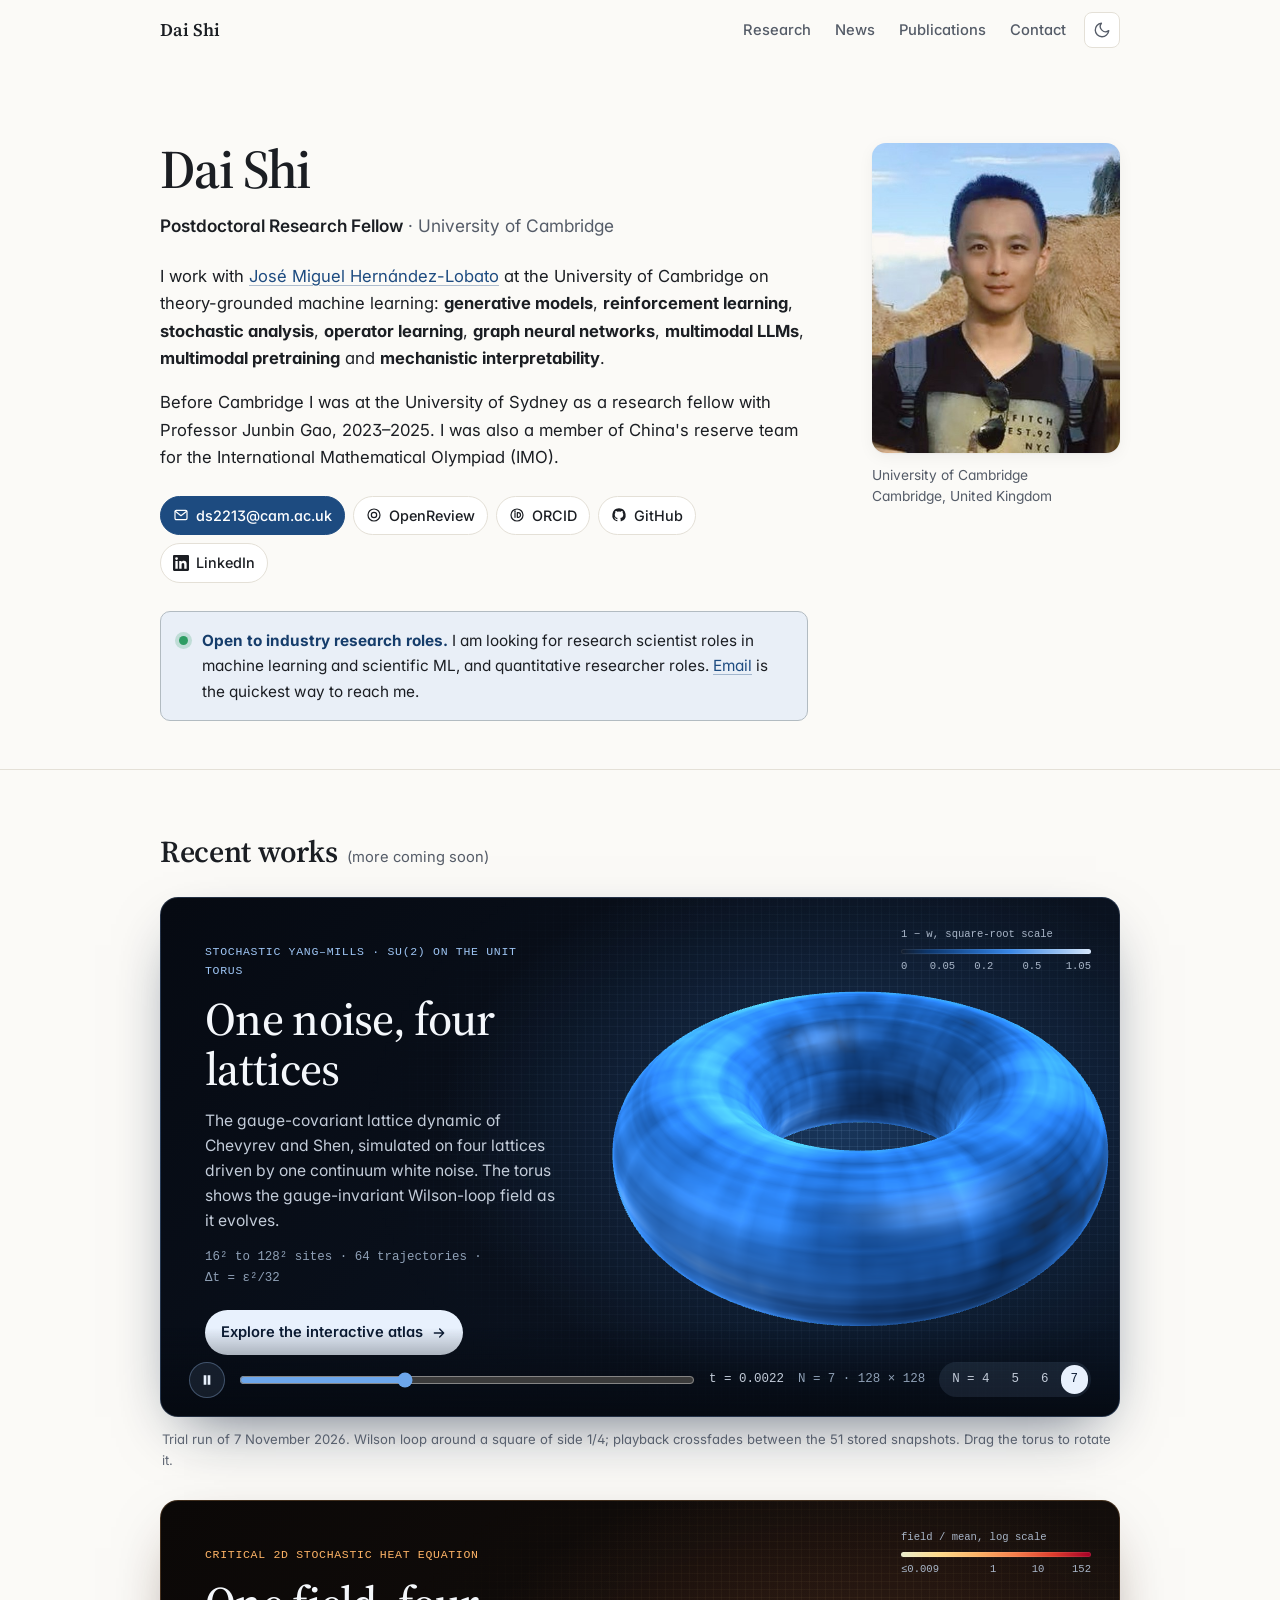
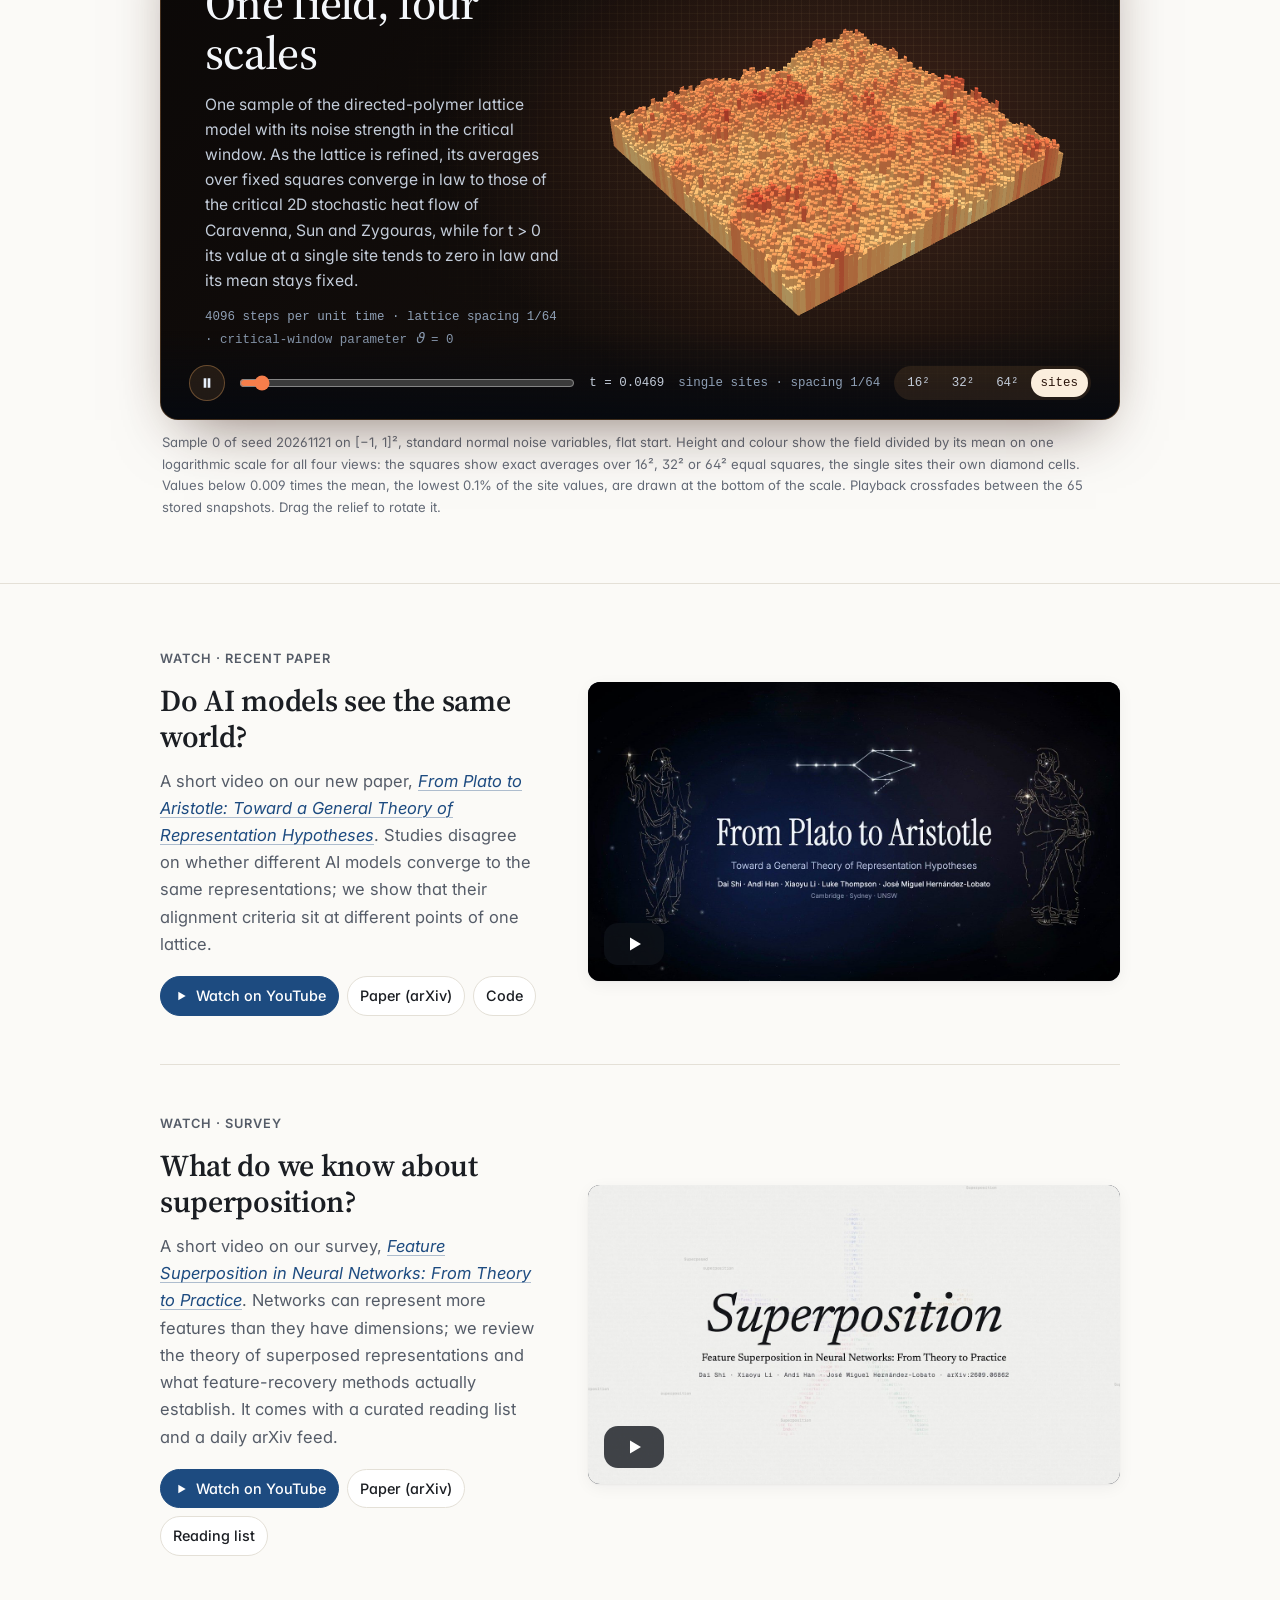
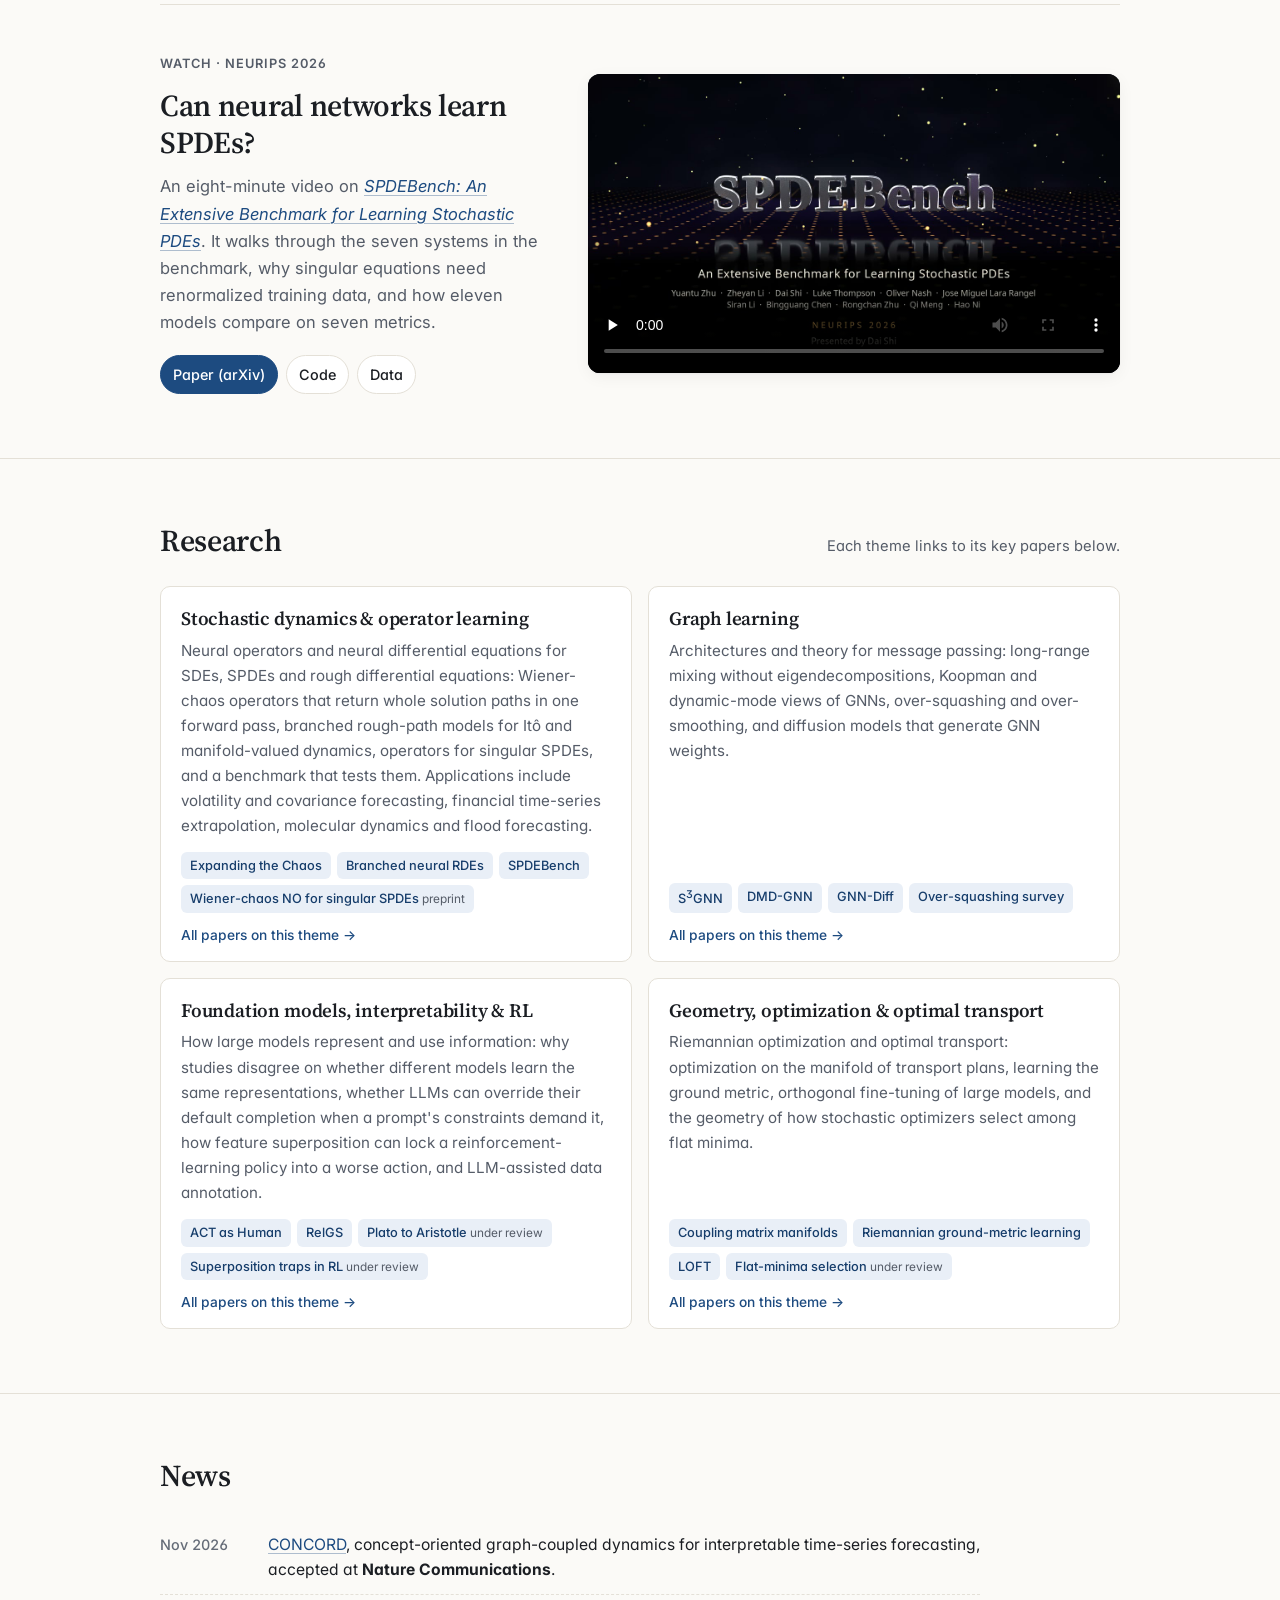
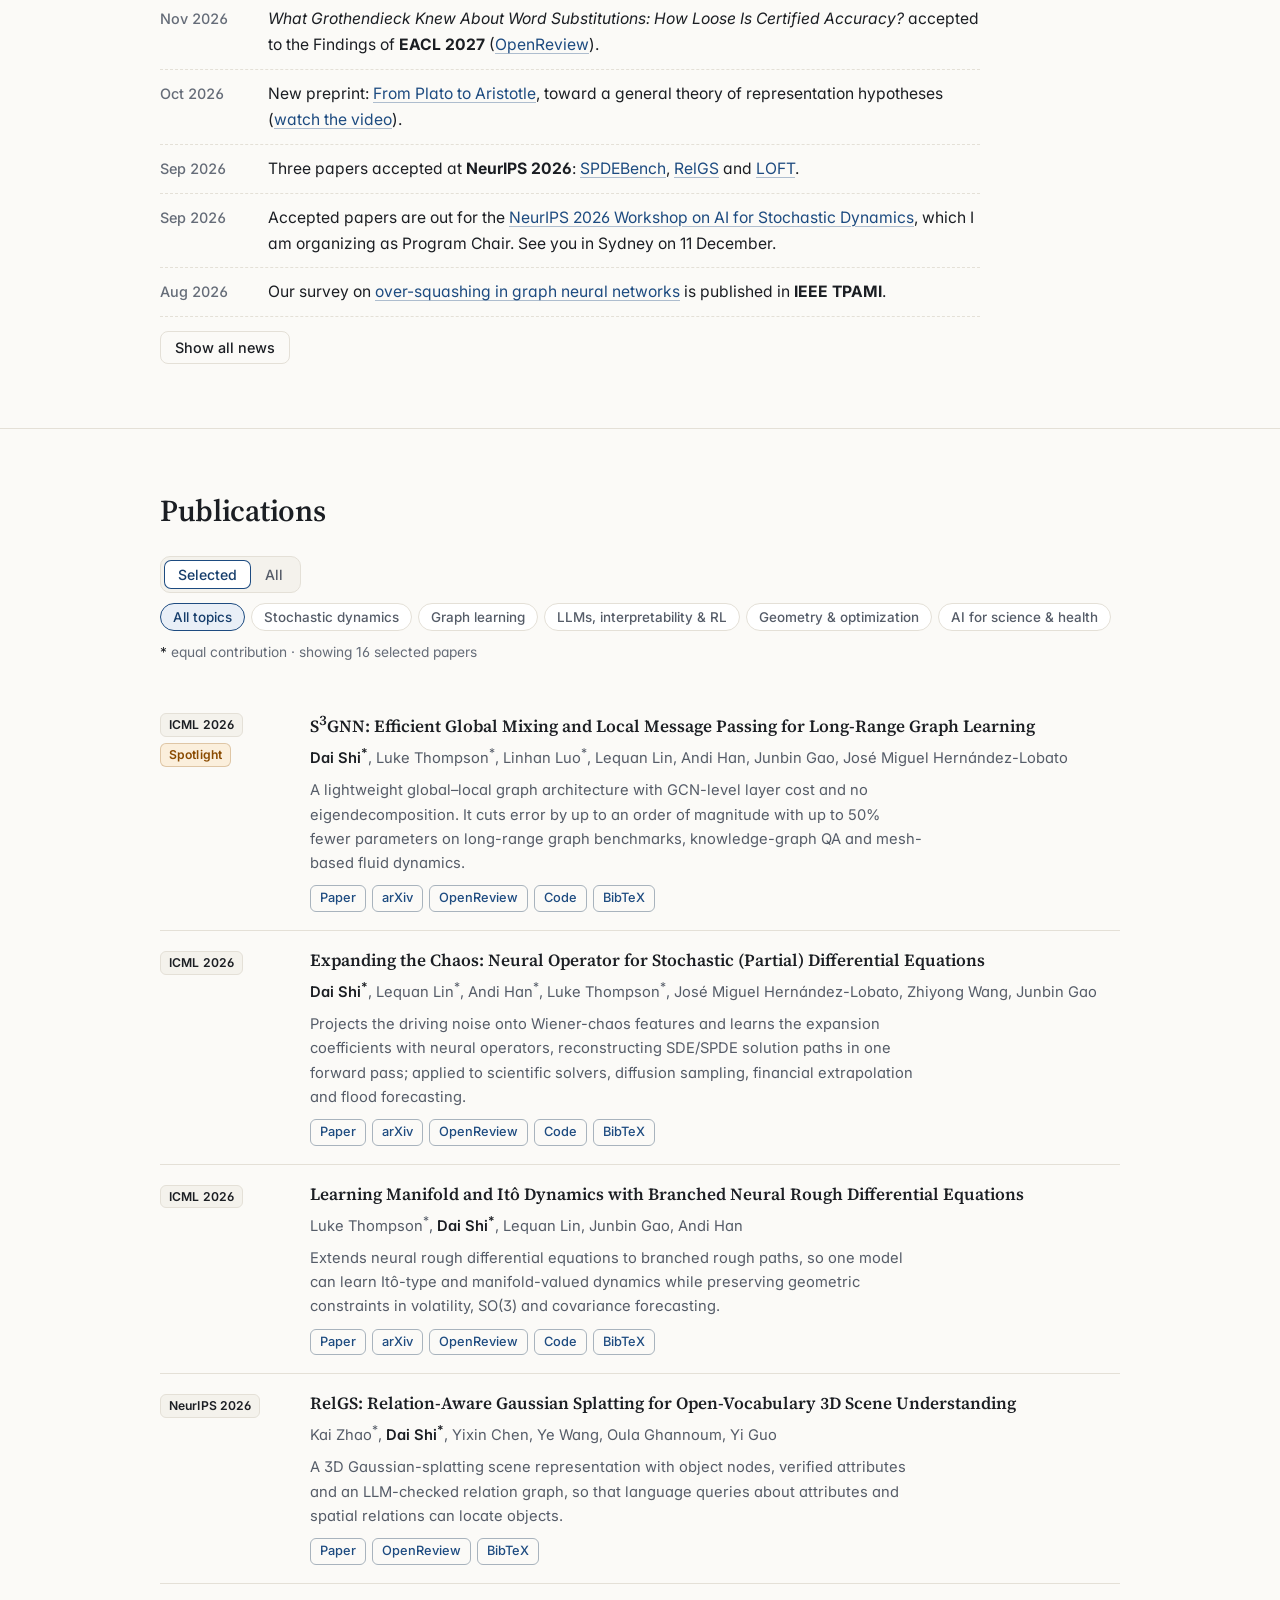
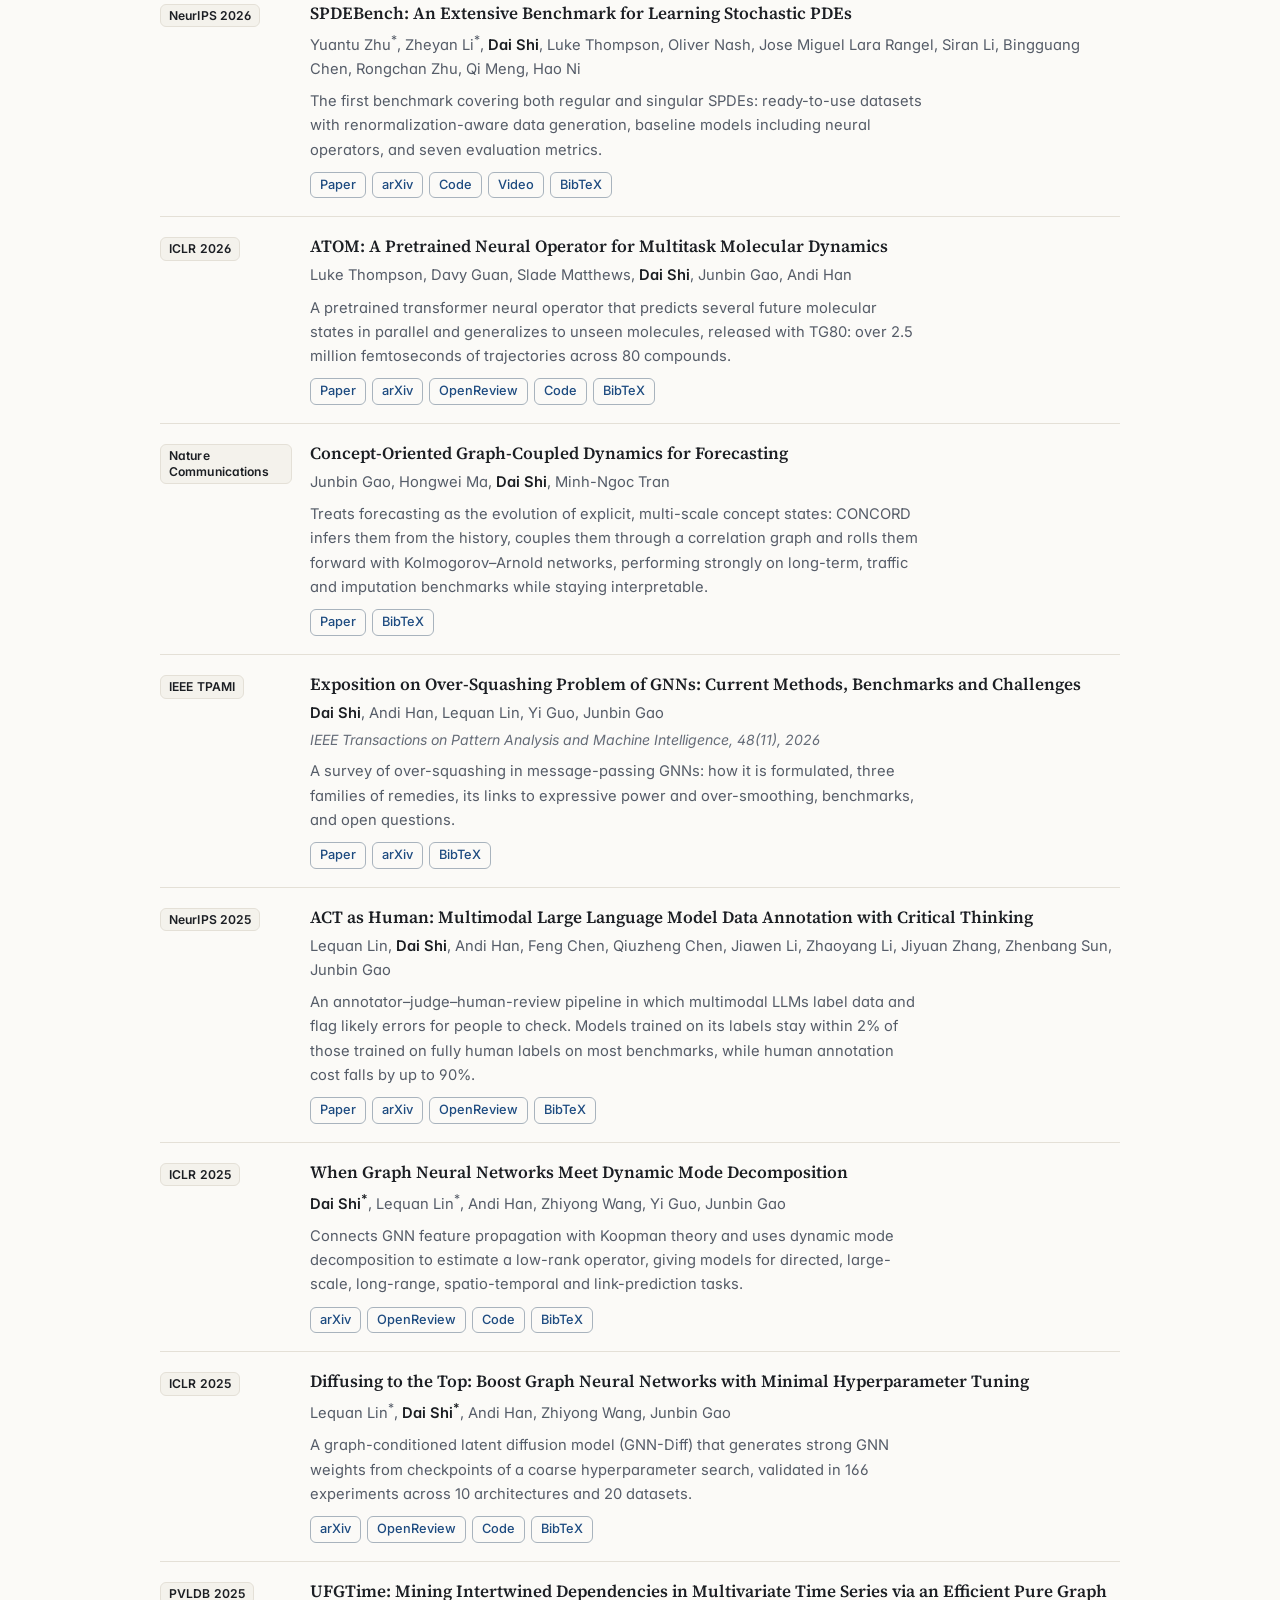
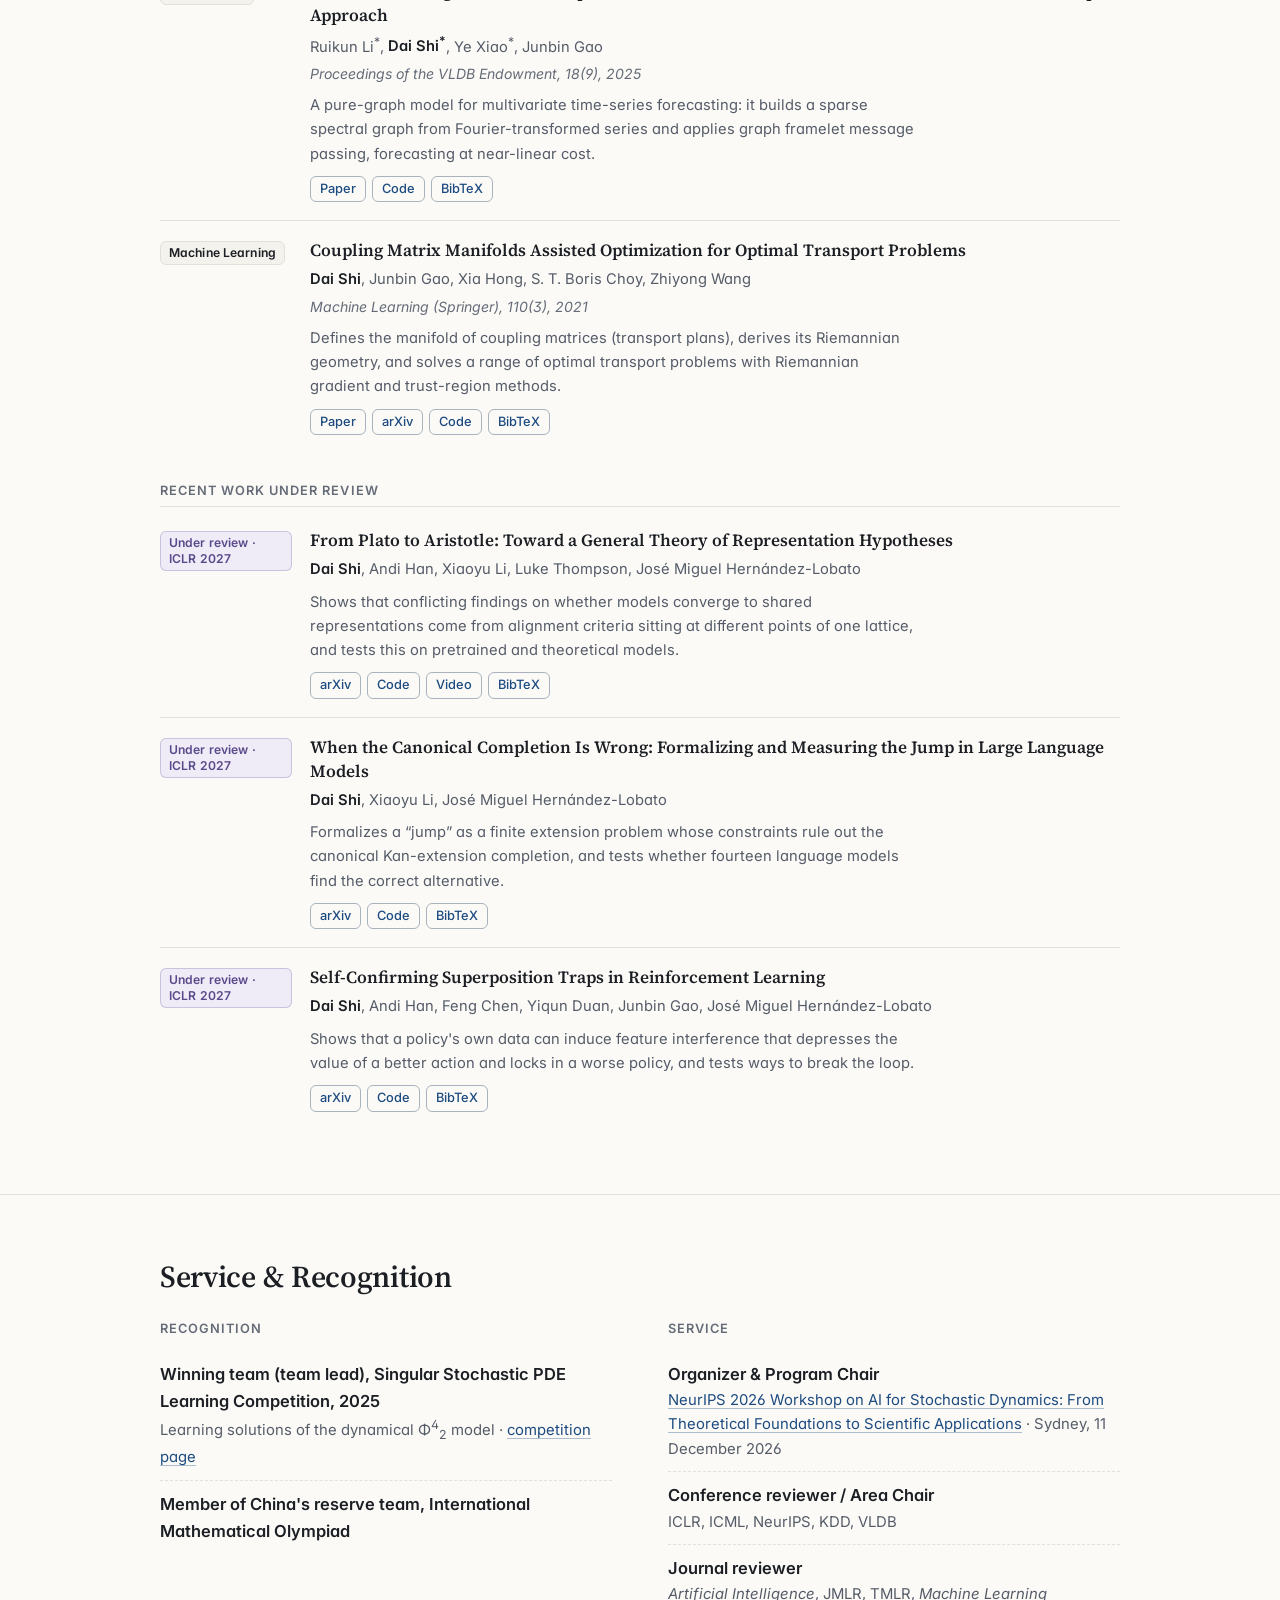
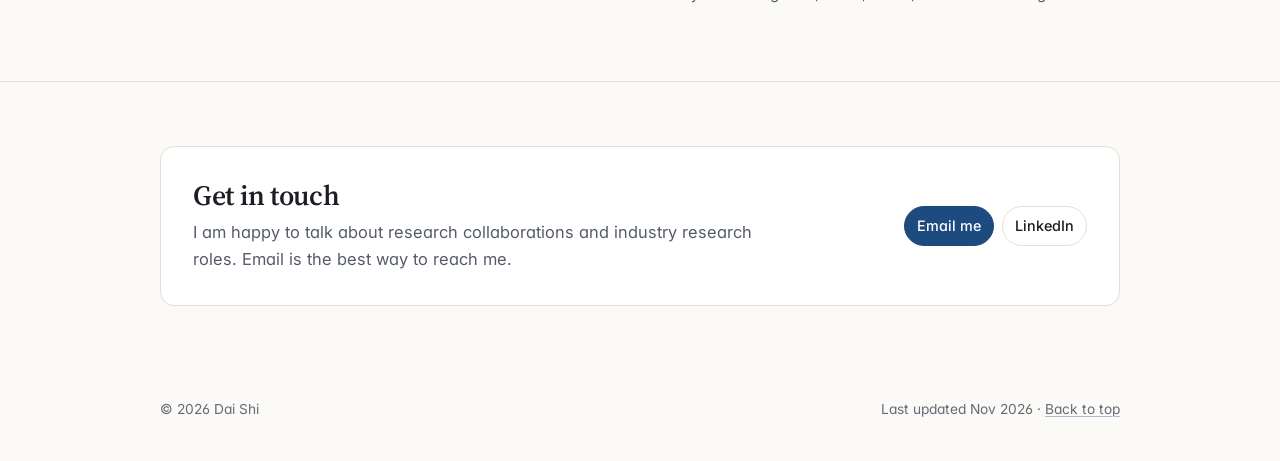
==== commit f09517fc: "Add a Recent works card: the critical 2D stochastic heat equation at four scales A live WebGL relief" ====
--- a/index.html
+++ b/index.html
@@ -23,7 +23,7 @@
   <link rel="preconnect" href="https://fonts.googleapis.com">
   <link rel="preconnect" href="https://fonts.gstatic.com" crossorigin>
   <link rel="stylesheet" href="https://fonts.googleapis.com/css2?family=Inter:wght@400;500;600&family=Source+Serif+4:wght@400;600&display=swap">
-  <link rel="stylesheet" href="assets/css/style.css?v=20261118b">
+  <link rel="stylesheet" href="assets/css/style.css?v=20261125b">
 
   <script>
     // Apply a saved theme before first paint to avoid a flash.
@@ -199,6 +199,46 @@
           </div>
         </article>
         <p class="ym-note">Trial run of 7 November 2026. Wilson loop around a square of side 1/4; playback crossfades between the 51 stored snapshots. Drag the torus to rotate it.</p>
+        <article class="ym-card heat-card" id="heat-card">
+          <div class="ym-lattice-bg" aria-hidden="true"></div>
+          <canvas class="ym-canvas" role="img"
+                  aria-label="One sample of the directed-polymer lattice model for the critical two-dimensional stochastic heat equation on the square [−1, 1]², drawn as a relief whose height and colour show the logarithm of the field divided by its mean, evolving in time. Drag to rotate."></canvas>
+
+          <div class="ym-copy">
+            <p class="ym-kicker">Critical 2D stochastic heat equation</p>
+            <h3 class="ym-title">One field, four scales</h3>
+            <p class="ym-text">
+              One sample of the directed-polymer lattice model with its noise strength in the critical window. As the
+              lattice is refined, its averages over fixed squares converge in law to those of the critical 2D stochastic
+              heat flow of Caravenna, Sun and Zygouras, while for t &gt; 0 its value at a single site tends to zero in law
+              and its mean stays fixed.
+            </p>
+            <p class="ym-facts">4096 steps per unit time · lattice spacing 1/64 · critical-window parameter <i class="heat-sym">ϑ</i> = 0</p>
+          </div>
+
+          <div class="ym-scale" aria-hidden="true">
+            <span class="ym-scale-title">field / mean, log scale</span>
+            <span class="ym-scale-bar"></span>
+            <span class="ym-scale-ticks"><i style="left:0">≤0.009</i><i style="left:48.5%">1</i><i style="left:72.1%">10</i><i style="left:100%">152</i></span>
+          </div>
+
+          <div class="ym-hud">
+            <button class="ym-play" type="button" aria-label="Play animation" aria-pressed="true">
+              <svg class="ym-icon-pause" viewBox="0 0 24 24" fill="currentColor" aria-hidden="true"><path d="M7 5h4v14H7zM13 5h4v14h-4z"/></svg>
+              <svg class="ym-icon-play" viewBox="0 0 24 24" fill="currentColor" aria-hidden="true"><path d="M8 5.5v13l11-6.5z"/></svg>
+            </button>
+            <input class="ym-scrub" type="range" min="0" max="64" step="1" value="0" aria-label="Stored snapshot">
+            <output class="ym-time" aria-live="off">t = 0.0000</output>
+            <span class="ym-lattice">single sites · spacing 1/64</span>
+            <div class="ym-chips" role="group" aria-label="Scale drawn on the relief">
+              <button class="ym-chip" type="button" data-view="b16" aria-pressed="false">16²</button>
+              <button class="ym-chip" type="button" data-view="b32" aria-pressed="false">32²</button>
+              <button class="ym-chip" type="button" data-view="b64" aria-pressed="false">64²</button>
+              <button class="ym-chip" type="button" data-view="sites" aria-pressed="true">sites</button>
+            </div>
+          </div>
+        </article>
+        <p class="ym-note">Sample 0 of seed 20261121 on [−1, 1]², standard normal noise variables, flat start. Height and colour show the field divided by its mean on one logarithmic scale for all four views: the squares show exact averages over 16², 32² or 64² equal squares, the single sites their own diamond cells. Values below 0.009 times the mean, the lowest 0.1% of the site values, are drawn at the bottom of the scale. Playback crossfades between the 65 stored snapshots. Drag the relief to rotate it.</p>
       </div>
     </section>
 
@@ -407,6 +447,7 @@
   <script src="assets/js/bibtex.js?v=20261118b"></script>
   <script src="assets/js/main.js?v=20261118b"></script>
   <script src="assets/js/yang-mills.js?v=20261118b"></script>
+  <script src="assets/js/heat2d.js?v=20261125c"></script>
   <script src="assets/js/sky.js?v=20261118b"></script>
 </body>
 </html>
--- a/assets/css/style.css
+++ b/assets/css/style.css
@@ -635,6 +635,44 @@
   .ym-lattice { display: none; }
 }
 
+/* ---------- Recent works: live relief of the critical 2D stochastic heat equation (same layout as the torus) ---------- */
+
+.heat-card {
+  margin-top: 28px;
+  border-color: rgba(253, 179, 102, 0.2);
+  background:
+    radial-gradient(60% 75% at 71% 46%, rgba(246, 126, 75, 0.2), rgba(246, 126, 75, 0) 70%),
+    linear-gradient(135deg, #0b0807 0%, #120d0b 55%, #17100d 100%);
+  box-shadow: 0 24px 60px -24px rgba(52, 22, 10, 0.6);
+}
+.heat-card .ym-lattice-bg {
+  background-image:
+    linear-gradient(rgba(253, 218, 139, 0.08) 1px, transparent 1px),
+    linear-gradient(90deg, rgba(253, 218, 139, 0.08) 1px, transparent 1px);
+}
+.heat-card .ym-kicker { color: #fdb366; }
+.heat-card .heat-sym { font-family: var(--font-serif); font-size: 1.15em; }
+.heat-card .ym-scale-bar { background: linear-gradient(90deg, #eaeccc, #feda8b, #fdb366, #f67e4b, #dd3d2d, #a50026); }
+.heat-card .ym-play { border-color: rgba(253, 179, 102, 0.32); background: rgba(253, 179, 102, 0.1); }
+.heat-card .ym-play:hover { background: rgba(253, 179, 102, 0.22); }
+.heat-card .ym-scrub { accent-color: #f67e4b; }
+.heat-card .ym-chips { background: rgba(253, 179, 102, 0.1); }
+.heat-card .ym-chip[aria-pressed="true"] { background: #fbeedd; color: #2a140b; }
+/* No WebGL or data: the card has no poster, so drop the scale bar with the canvas. */
+.heat-card.ym-static .ym-scale { display: none; }
+.heat-card .ym-play:focus-visible,
+.heat-card .ym-chip:focus-visible,
+.heat-card .ym-scrub:focus-visible { outline-color: #fdb366; }
+
+@media (max-width: 760px) {
+  .heat-card.ym-static { padding-top: 0; }
+  .heat-card {
+    background:
+      radial-gradient(90% 300px at 50% 170px, rgba(246, 126, 75, 0.2), rgba(246, 126, 75, 0) 70%),
+      linear-gradient(135deg, #0b0807 0%, #120d0b 55%, #17100d 100%);
+  }
+}
+
 /* ---------- Featured video ---------- */
 
 .video-feature {
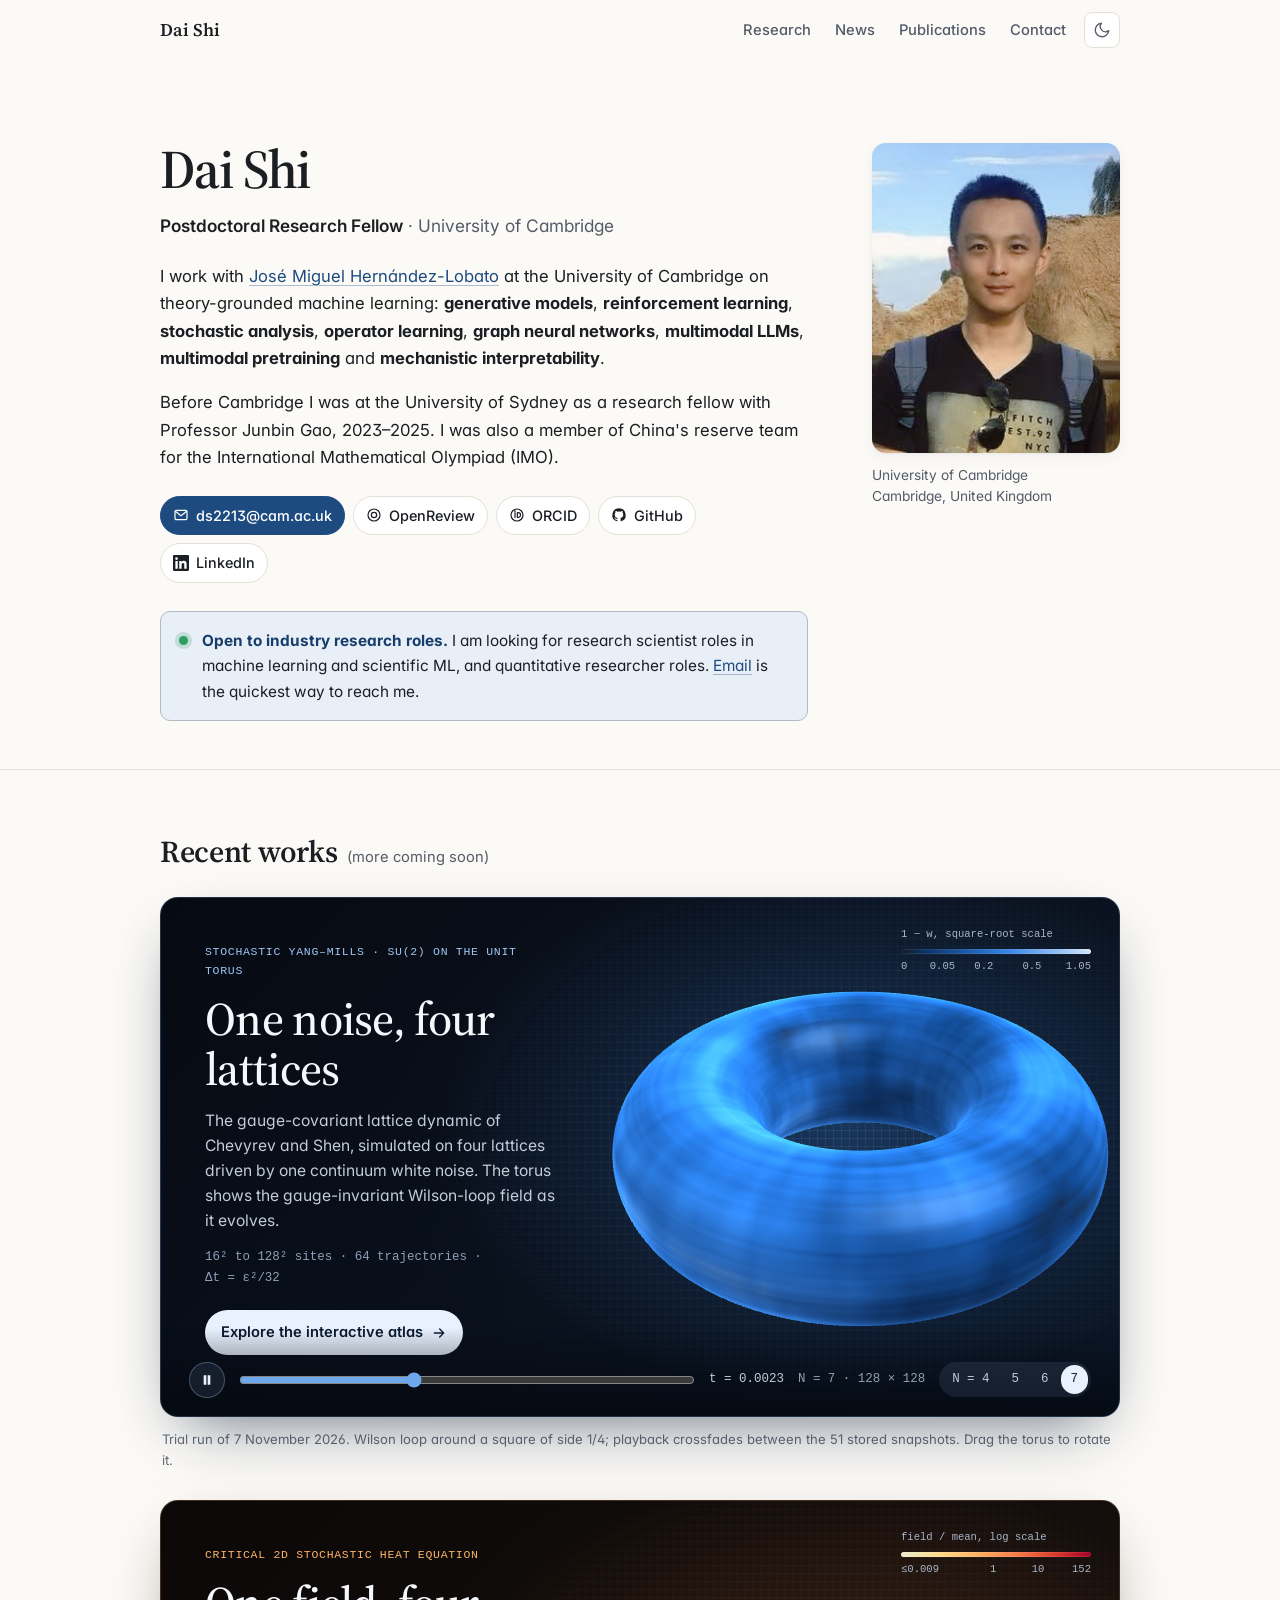
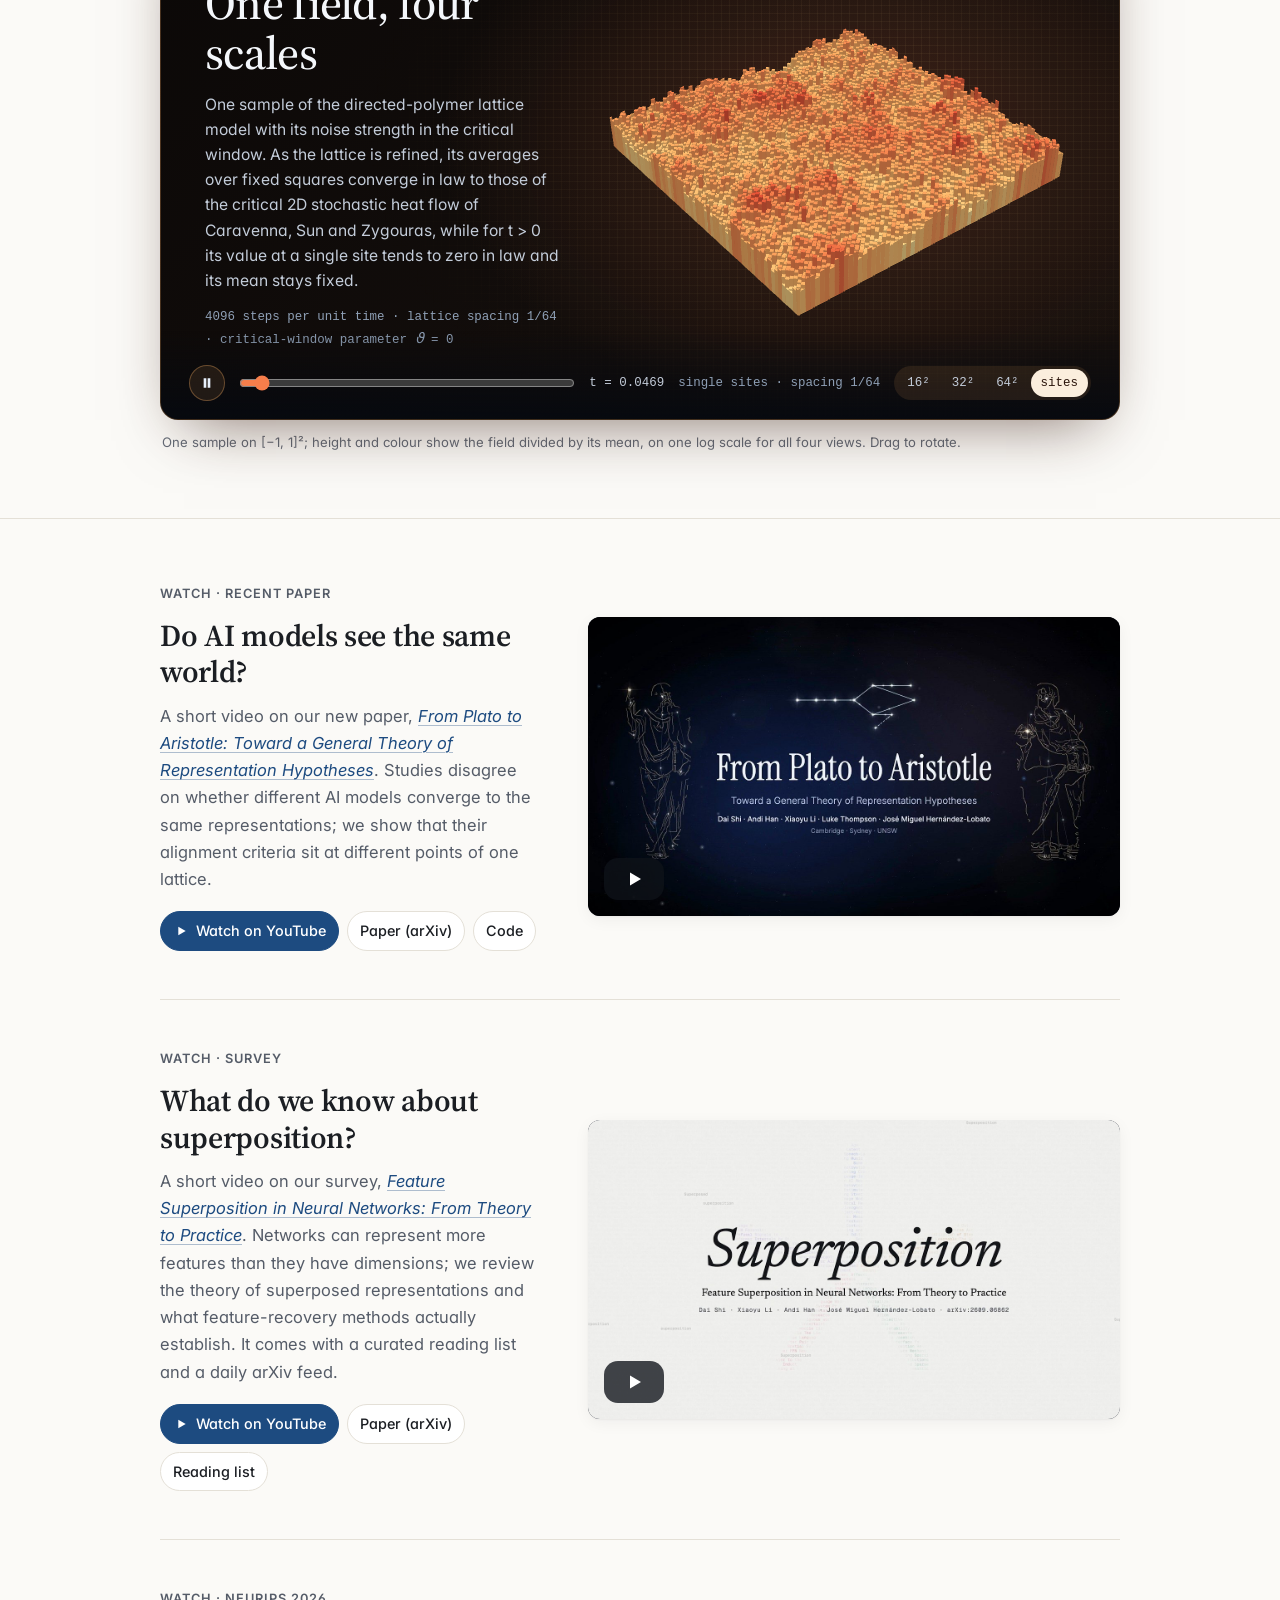
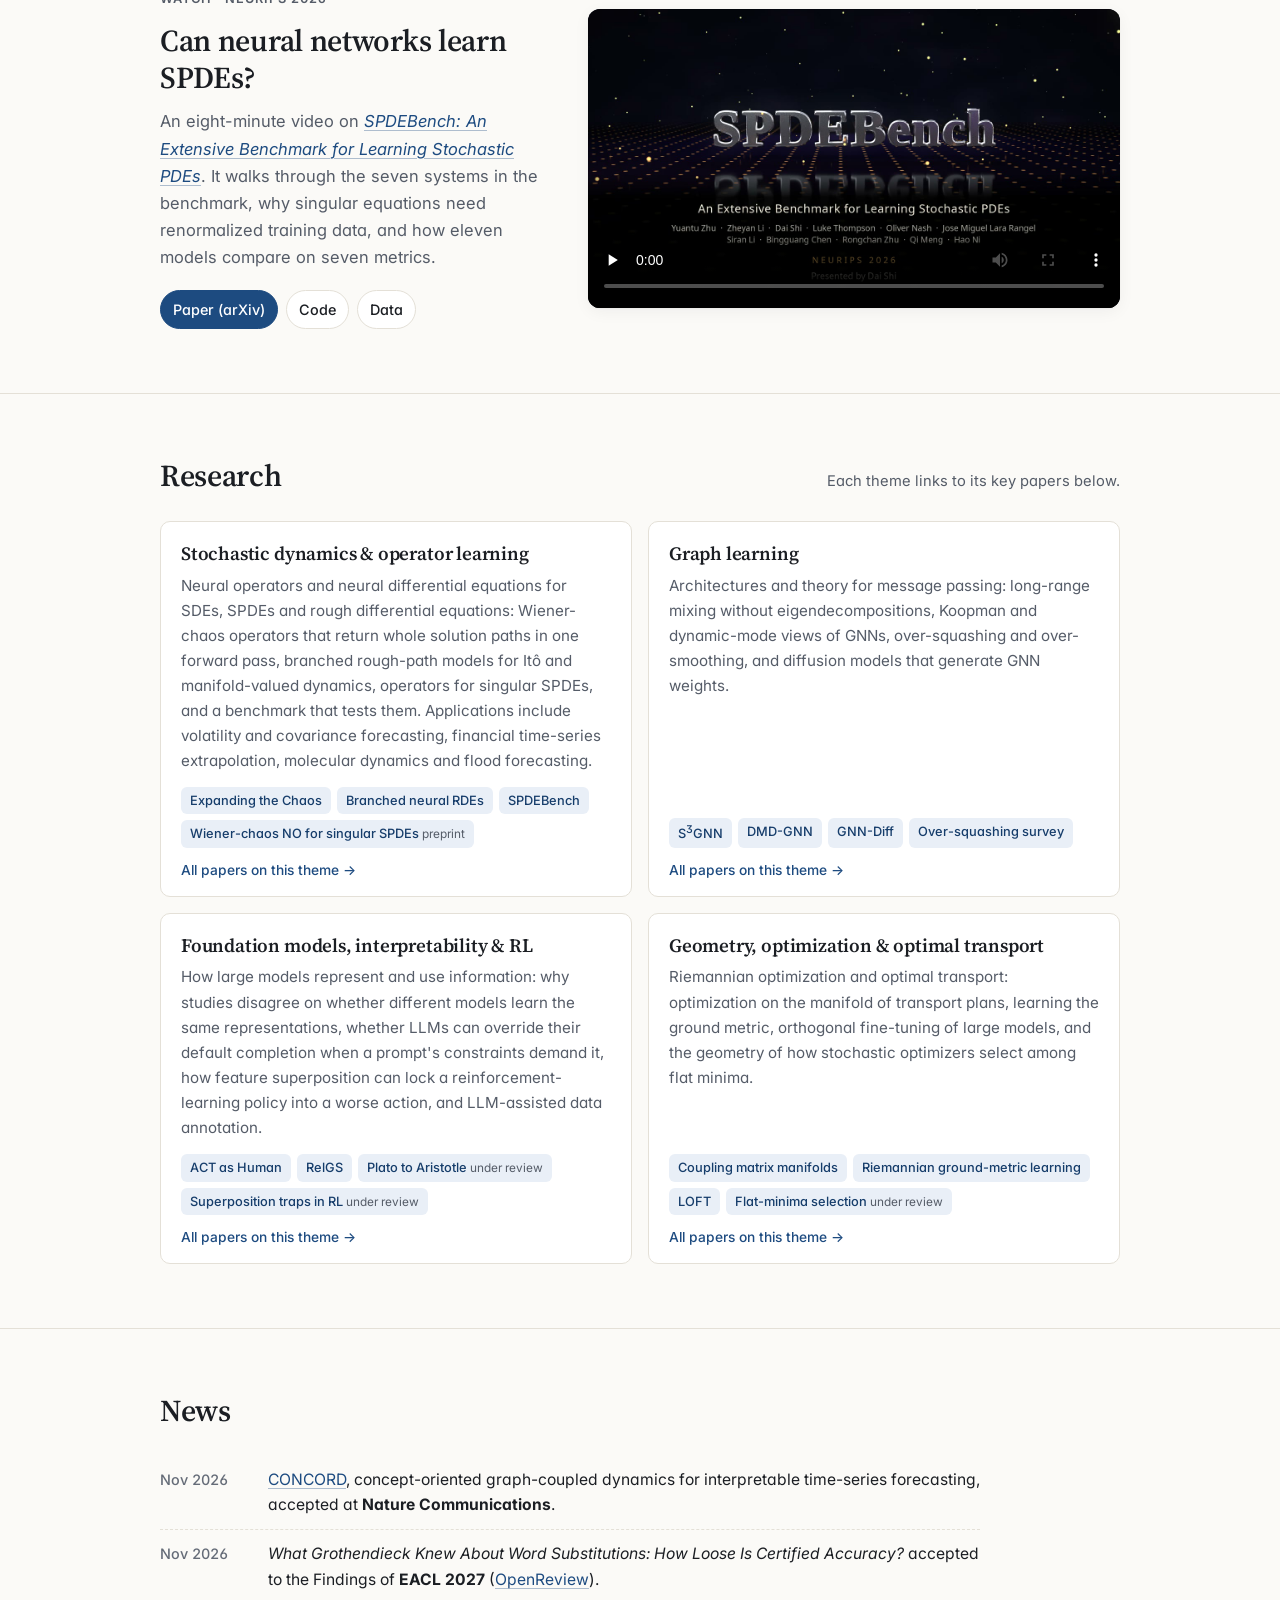
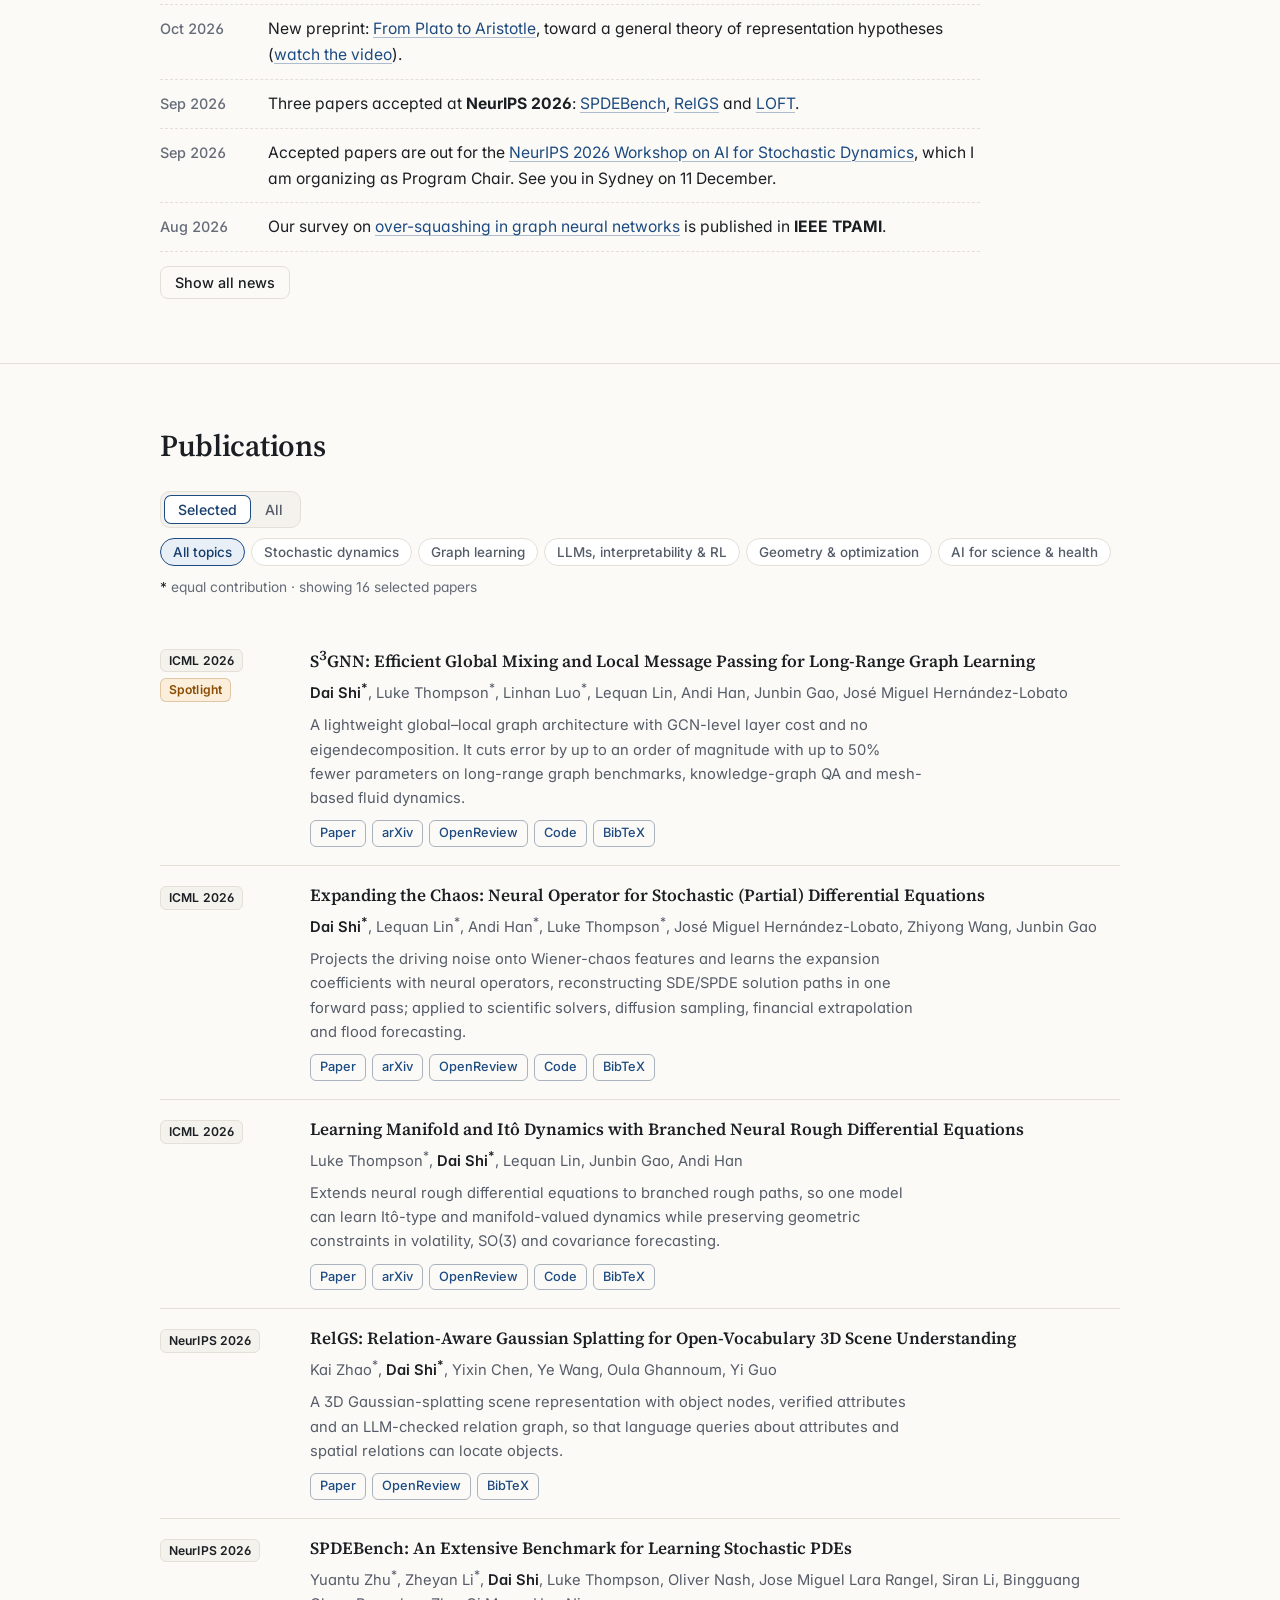
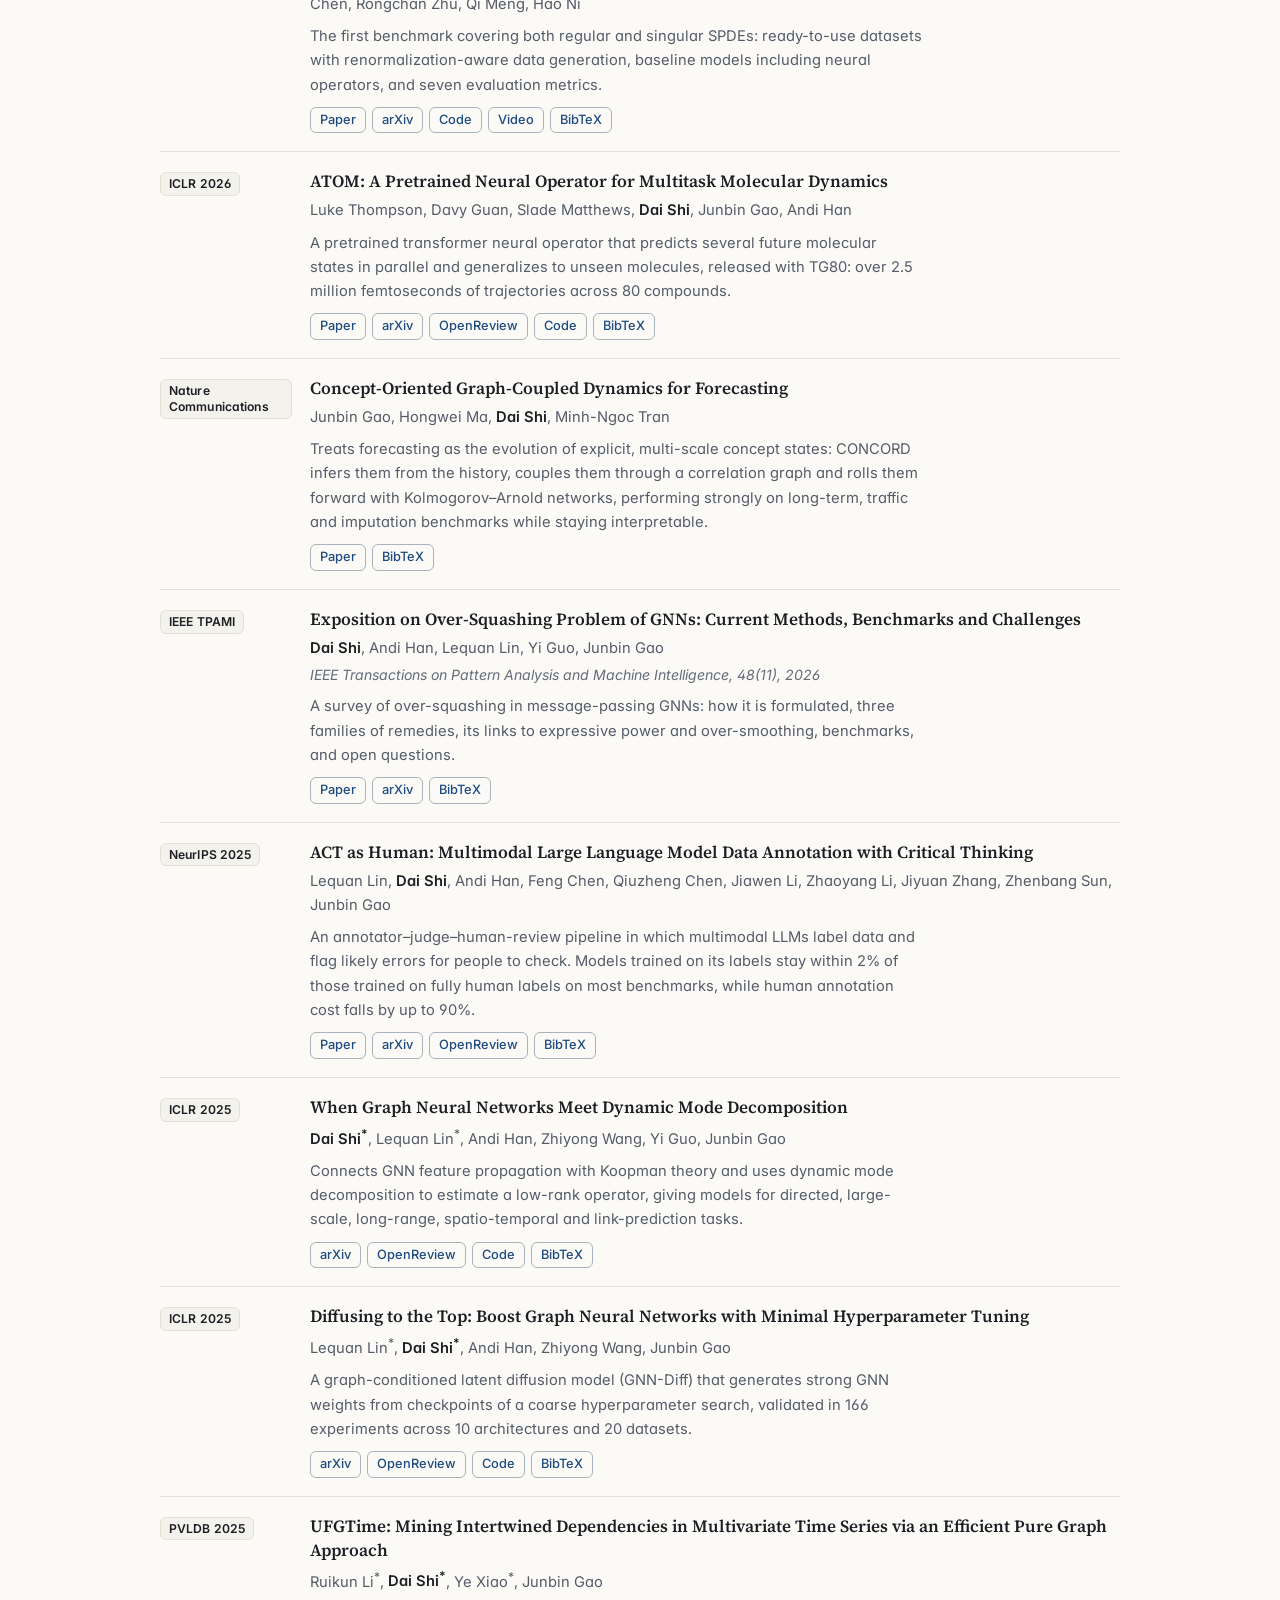
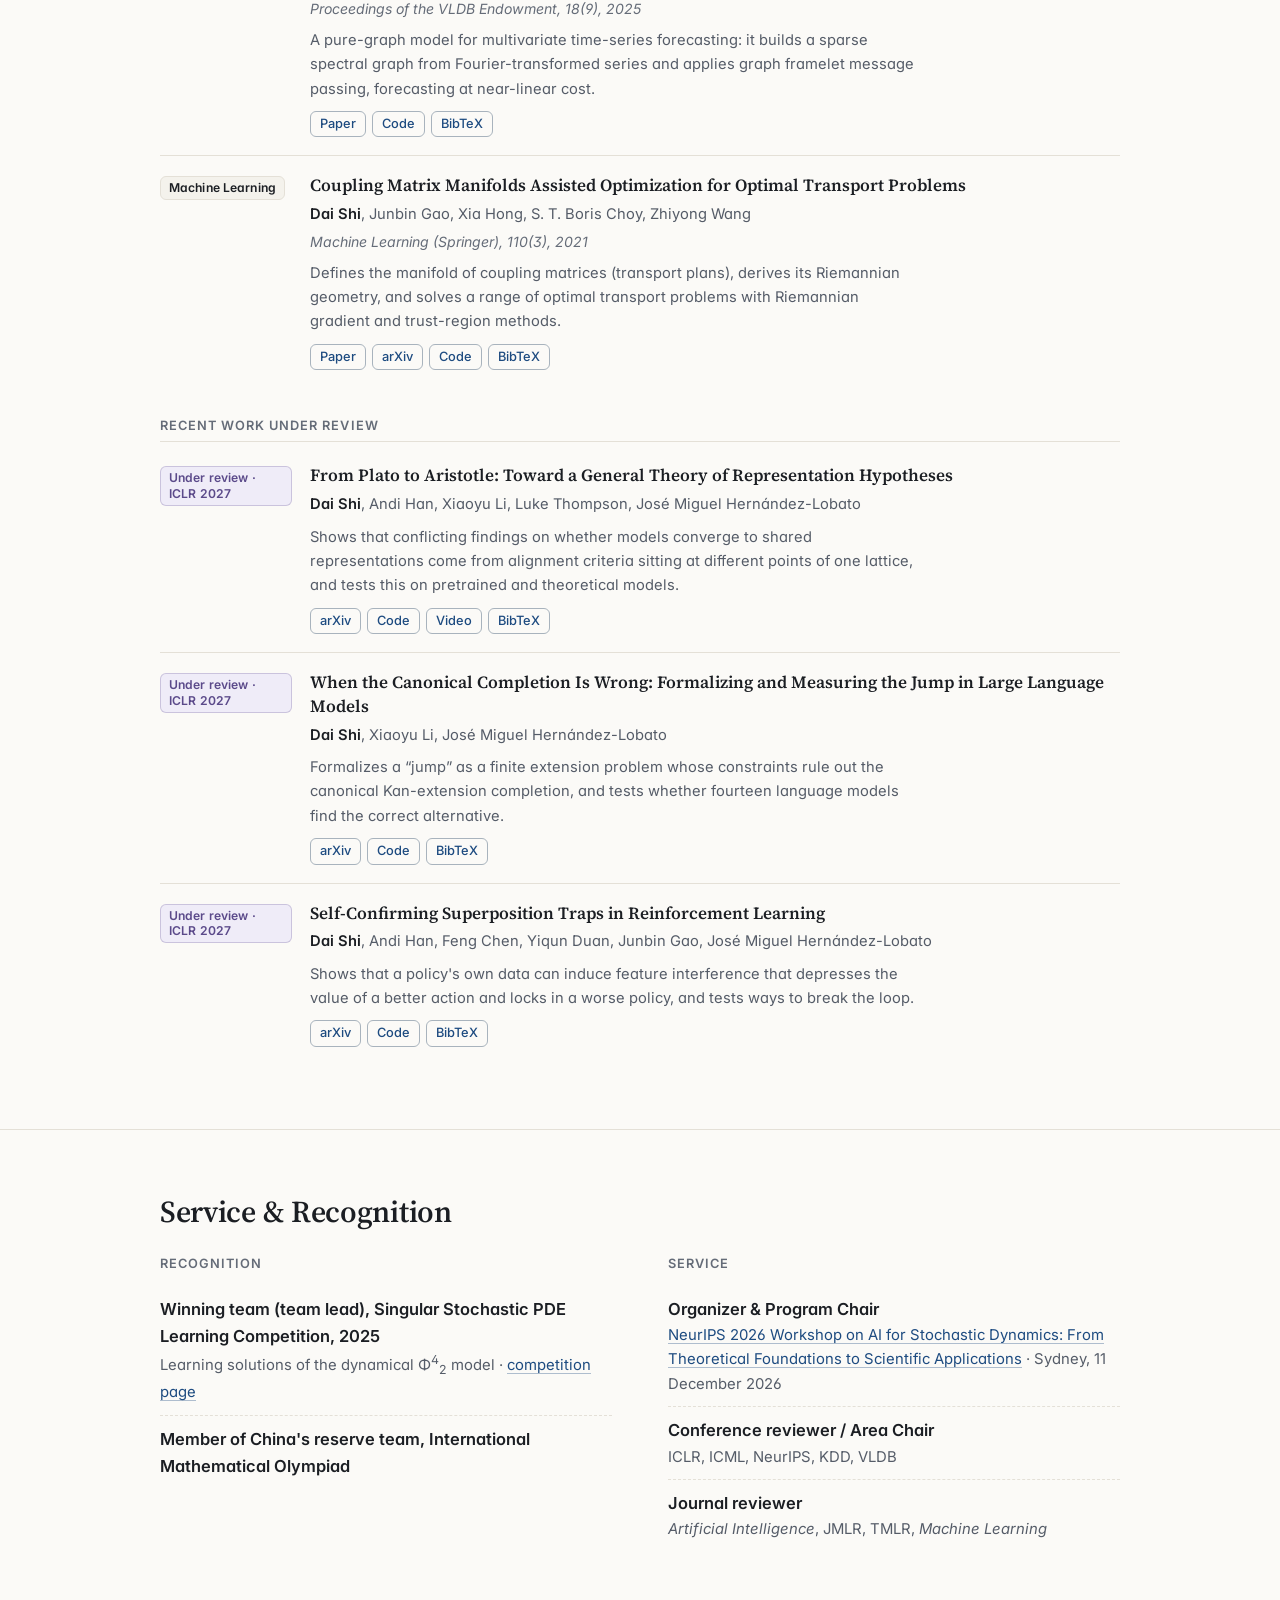
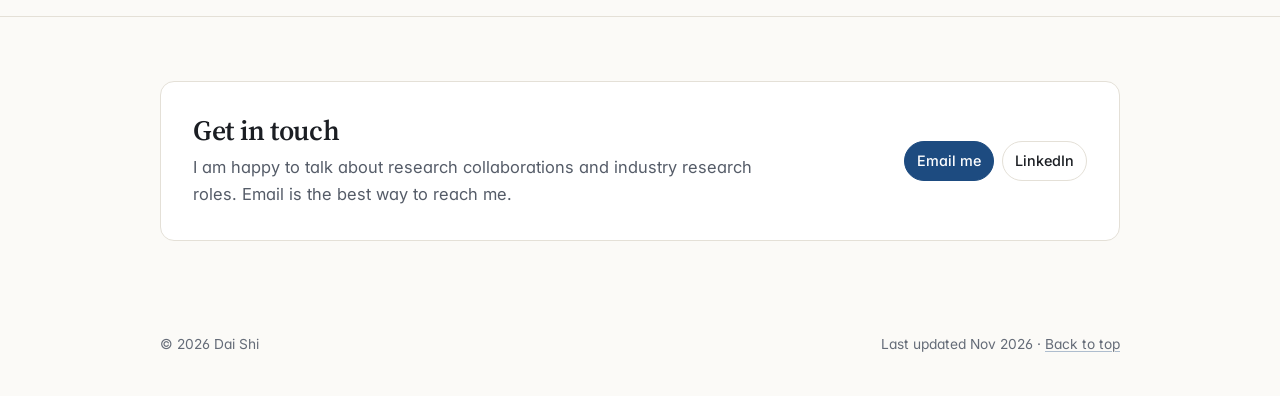
==== commit a7247d4c: "Shorten the note under the heat equation card to one line Co-Authored-By: Claude Opus 5.5 <noreply@a" ====
--- a/index.html
+++ b/index.html
@@ -238,7 +238,7 @@
             </div>
           </div>
         </article>
-        <p class="ym-note">Sample 0 of seed 20261121 on [−1, 1]², standard normal noise variables, flat start. Height and colour show the field divided by its mean on one logarithmic scale for all four views: the squares show exact averages over 16², 32² or 64² equal squares, the single sites their own diamond cells. Values below 0.009 times the mean, the lowest 0.1% of the site values, are drawn at the bottom of the scale. Playback crossfades between the 65 stored snapshots. Drag the relief to rotate it.</p>
+        <p class="ym-note">One sample on [−1, 1]²; height and colour show the field divided by its mean, on one log scale for all four views. Drag to rotate.</p>
       </div>
     </section>
 
